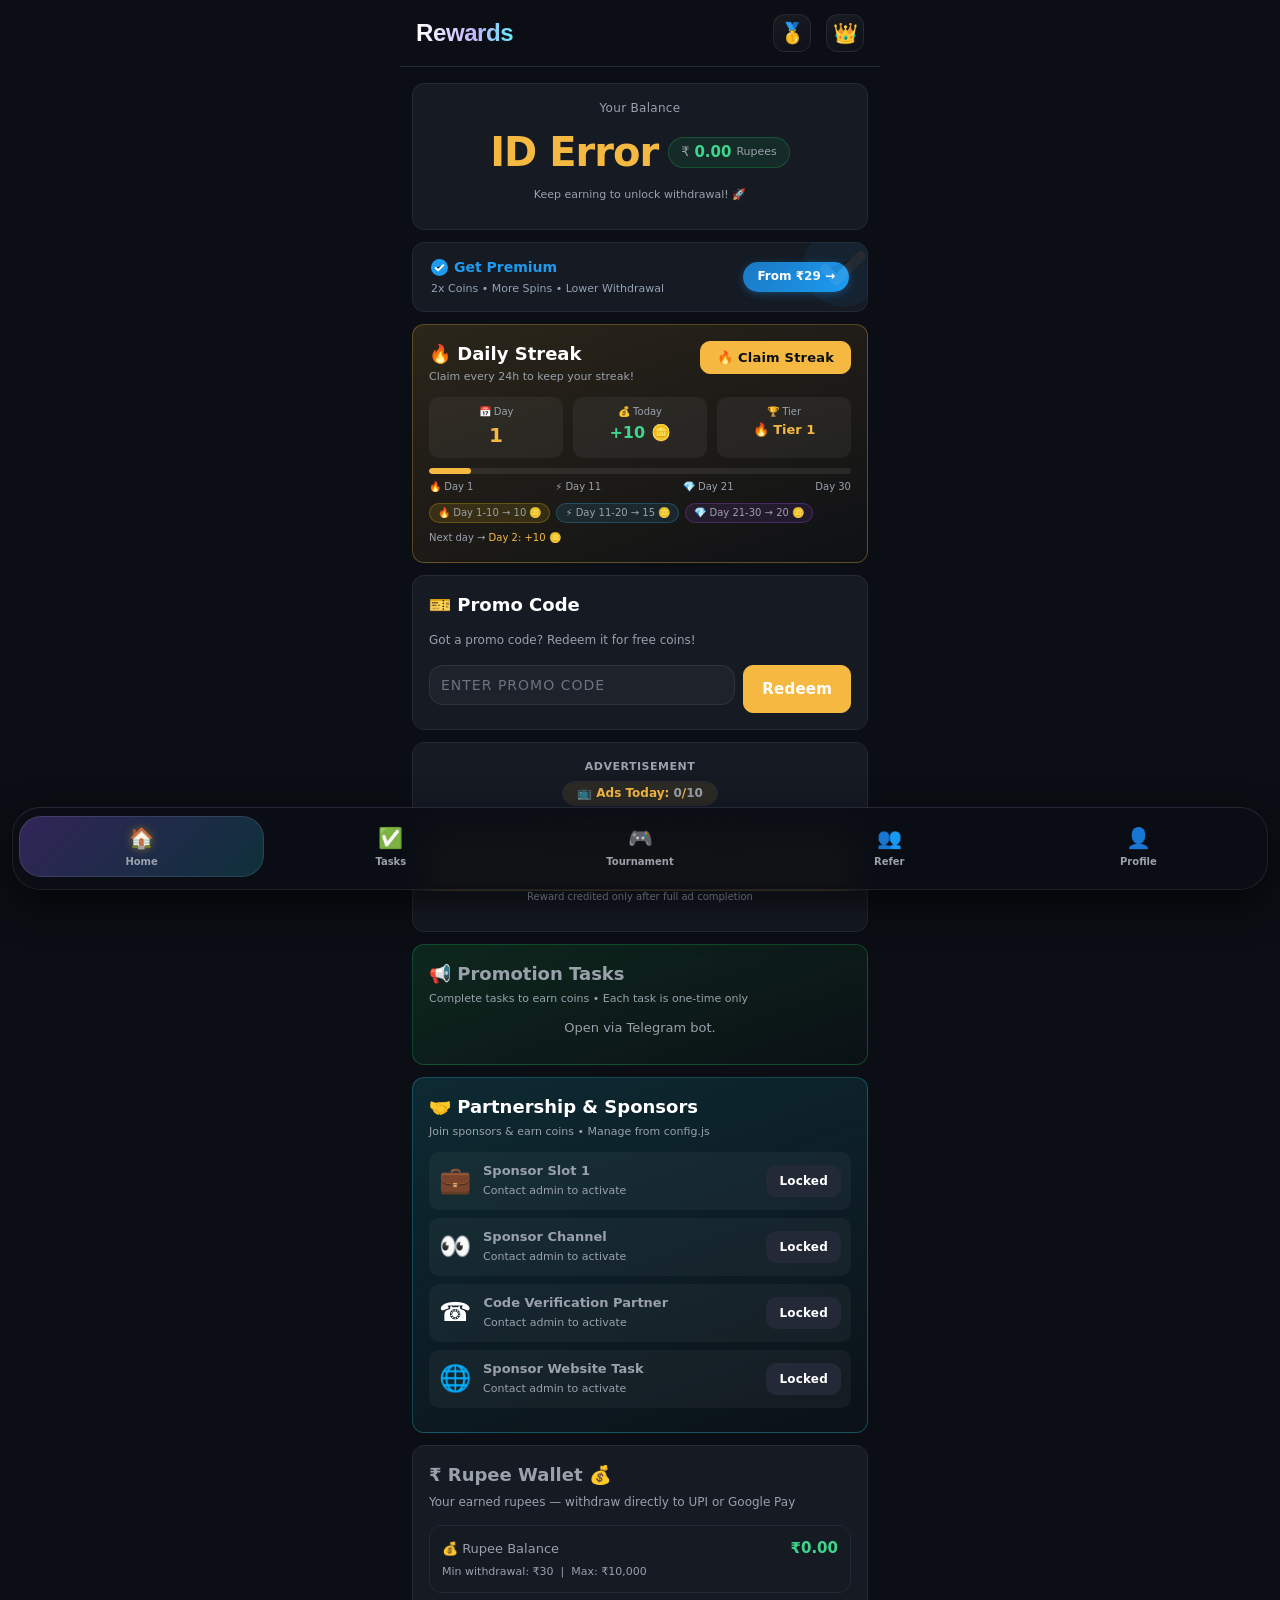
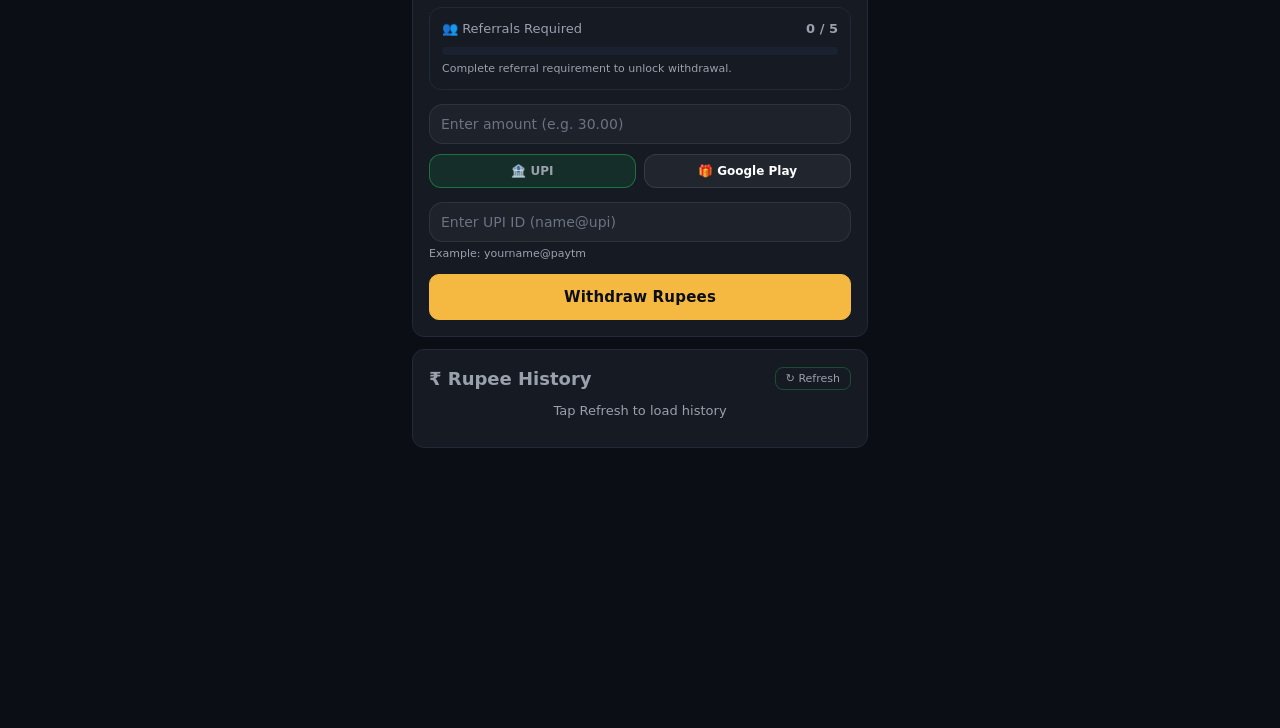
==== index.html @ 0562cbfc "Update script.js version to v10" ====
<!DOCTYPE html>
<html lang="en">
<head>
    <meta charset="UTF-8">
    <meta name="viewport" content="width=device-width, initial-scale=1.0">
    <title>Daksh Grand Earn</title>
    <script src="https://telegram.org/js/telegram-web-app.js"></script>
    <script src="https://sad.adsgram.ai/js/sad.min.js"></script>
    <script src="https://unpkg.com/lucide@0.468.0/dist/umd/lucide.min.js"></script>
    <link rel="stylesheet" href="style.css">
    <link rel="stylesheet" href="theme.css?v=1">
    <style>
        /* ═══════════════════════════════════════════════════════
           DESIGN SYSTEM — Glassmorphism + Unified Palette
           ═══════════════════════════════════════════════════════ */
        :root {
            --glass-bg:       rgba(255,255,255,0.025);
            --glass-border:   rgba(255,255,255,0.055);
            --glass-blur:     blur(14px);
            --card-radius:    16px;
            --card-shadow:    0 4px 24px rgba(0,0,0,0.6), inset 0 1px 0 rgba(255,255,255,0.04);
            --gold:           #d4a017;
            --text-primary:   #c9d1d9;
            --text-muted:     #6e7e96;
            --text-dim:       #3d4a5c;
        }

        /* ── Glass Card base — overrides all inline card styles ── */
        .card {
            background:              var(--glass-bg) !important;
            backdrop-filter:         var(--glass-blur) !important;
            -webkit-backdrop-filter: var(--glass-blur) !important;
            border:                  1px solid var(--glass-border) !important;
            border-radius:           var(--card-radius) !important;
            padding:                 16px 18px !important;
            margin-bottom:           10px;
            box-shadow:              var(--card-shadow) !important;
            position:                relative;
            overflow:                hidden;
        }
        /* Subtle shimmer top edge */
        .card::before {
            content: '';
            position: absolute; top: 0; left: 0; right: 0; height: 1px;
            background: linear-gradient(90deg, transparent, rgba(255,255,255,0.14), transparent);
            pointer-events: none;
        }

        /* ── Accent tint overrides (applied via class on individual cards) ── */
        .c-gold   { border-color: rgba(241,196,15,0.28) !important;  background: rgba(241,196,15,0.04)  !important; }
        .c-purple { border-color: rgba(168,85,247,0.28) !important;  background: rgba(168,85,247,0.04)  !important; }
        .c-amber  { border-color: rgba(245,158,11,0.28) !important;  background: rgba(245,158,11,0.04)  !important; }
        .c-red    { border-color: rgba(239,68,68,0.28)  !important;  background: rgba(239,68,68,0.04)   !important; }
        .c-blue   { border-color: rgba(56,189,248,0.28) !important;  background: rgba(56,189,248,0.04)  !important; }
        .c-green  { border-color: rgba(34,197,94,0.28)  !important;  background: rgba(34,197,94,0.04)   !important; }

        /* ── Balance hero card ── */
        .balance-card {
            background: linear-gradient(145deg, rgba(241,196,15,0.07), rgba(255,255,255,0.03)) !important;
            border-color: rgba(241,196,15,0.25) !important;
        }

        /* ── Section header card (Tasks Daily, Leaderboard, etc.) ── */
        .section-header-card {
            background: linear-gradient(135deg, rgba(255,255,255,0.06), rgba(255,255,255,0.02)) !important;
            border-color: rgba(255,255,255,0.12) !important;
            padding: 14px 18px !important;
        }

        /* ── Lock Animation ── */
        @keyframes lock-pulse {
            0%,100% { transform: scale(1) rotate(0deg);    }
            25%      { transform: scale(1.12) rotate(-8deg); }
            75%      { transform: scale(1.12) rotate(8deg);  }
        }
        .lock-overlay {
            position: absolute; inset: 0;
            display: flex; flex-direction: column;
            align-items: center; justify-content: center;
            background: rgba(5,10,20,0.88);
            backdrop-filter: blur(8px);
            border-radius: var(--card-radius);
            z-index: 10; pointer-events: all; cursor: default;
        }
        .lock-icon  { font-size: 28px; animation: lock-pulse 1.8s ease-in-out infinite; display: block; }
        .lock-label { font-size: 11px; color: #64748b; margin-top: 4px; font-weight: 600; letter-spacing: 0.5px; }

        /* ── Lottery Lock Overlay ── */
        .lottery-lock-overlay {
            position: absolute; inset: 0;
            display: flex; flex-direction: column;
            align-items: center; justify-content: center;
            background: rgba(5,10,20,0.88);
            backdrop-filter: blur(8px);
            border-radius: var(--card-radius);
            z-index: 10; pointer-events: all; cursor: default;
        }
        .lottery-lock-icon  { font-size: 36px; animation: lock-pulse 1.6s ease-in-out infinite; display: block; }
        .lottery-lock-label { font-size: 13px; color: #e8d5ff; margin-top: 8px; font-weight: 700; letter-spacing: 0.5px; }
        .lottery-lock-sub   { font-size: 11px; color: #94a3b8; margin-top: 3px; }

        /* ── Ad Counter Badge ── */
        .ad-counter-badge {
            display: inline-block;
            background: rgba(241,196,15,0.10);
            border: 1px solid rgba(241,196,15,0.30);
            border-radius: 20px; padding: 3px 14px;
            font-size: 12px; font-weight: 700; color: #f1c40f; margin-bottom: 8px;
        }

        /* ── Channel Claim Button ── */
        .ch-claim-btn { transition: background 0.3s, opacity 0.3s; }
        .ch-claim-btn:disabled { cursor: not-allowed; opacity: 0.85; }

        /* ── Partner / Promo Task Card ── */
        .partner-card {
            background: rgba(255,255,255,0.04);
            border: 1px solid rgba(168,85,247,0.20);
            border-radius: 14px; padding: 14px; margin-bottom: 8px;
            position: relative; overflow: hidden;
        }
        .promo-task-card {
            background: rgba(255,255,255,0.04);
            border: 1px solid rgba(34,197,94,0.18);
            border-radius: 14px; padding: 14px; margin-bottom: 8px; position: relative;
        }
        .promo-task-card.completed { border-color: rgba(51,65,85,0.4); opacity: 0.65; }
        .promo-task-card .promo-btn {
            background: linear-gradient(135deg, #22c55e, #16a34a);
            color: #fff; border: none; border-radius: 10px;
            padding: 8px 18px; font-size: 13px; font-weight: 700;
            cursor: pointer; width: 100%; margin-top: 8px;
        }
        .promo-task-card .promo-btn:disabled { background: #1e293b; cursor: not-allowed; opacity: 0.65; }

        /* ── Section Divider ── */
        .section-gap { height: 14px; }

        /* ── Social Icons ── */
        .social-icons-row { display: flex; justify-content: center; gap: 20px; margin-top: 18px; }
        .social-icon-link  { display: flex; flex-direction: column; align-items: center; gap: 6px; text-decoration: none; }
        .social-icon-circle {
            width: 48px; height: 48px; border-radius: 14px;
            display: flex; align-items: center; justify-content: center;
            transition: transform 0.2s, opacity 0.2s;
        }
        .social-icon-circle:active { transform: scale(0.92); opacity: 0.85; }
        .social-icon-label { font-size: 11px; color: #94a3b8; font-weight: 500; }

        /* Channel progress indicator */
        .channel-progress-label { font-size: 11px; color: #64748b; text-align: center; margin-bottom: 10px; }

        /* ── Spin Wheel ── */
        .spin-segment-row { display: flex; justify-content: center; gap: 6px; flex-wrap: wrap; margin: 10px 0 6px; }
        .spin-segment {
            background: rgba(241,196,15,0.08); border: 1px solid rgba(241,196,15,0.25);
            border-radius: 8px; padding: 4px 10px; font-size: 12px; color: #f1c40f; font-weight: 700;
        }
        .spin-segment.miss { color: #64748b; border-color: rgba(51,65,85,0.5); background: rgba(51,65,85,0.2); }
        @keyframes spinResultPop {
            from { opacity: 0; transform: scale(0.6) translateY(8px); }
            to   { opacity: 1; transform: scale(1) translateY(0); }
        }
        .spin-wheel-wrap   { display: flex; flex-direction: column; align-items: center; margin: 8px 0 10px; }
        .spin-pointer-wrap { position: relative; display: inline-block; }
        .spin-pointer {
            position: absolute; top: -4px; left: 50%; transform: translateX(-50%);
            width: 0; height: 0;
            border-left: 10px solid transparent; border-right: 10px solid transparent;
            border-top: 22px solid #f1c40f; z-index: 5;
            filter: drop-shadow(0 0 6px #f1c40f);
        }
        #spin-wheel-canvas { border-radius: 50%; display: block; }

        /* ── Mining ── */
        .mining-progress-bar-wrap { background: rgba(30,41,59,0.6); border-radius: 20px; height: 6px; overflow: hidden; margin-top: 6px; }
        .mining-progress-bar      { height: 100%; background: linear-gradient(90deg, #f59e0b, #f97316); border-radius: 20px; width: 0%; transition: width 0.5s; }
        @keyframes miningGlow {
            0%,100% { box-shadow: 0 0 0 0 rgba(245,158,11,0.0); }
            50%      { box-shadow: 0 0 14px 4px rgba(245,158,11,0.22); }
        }
        .mining-active-glow { animation: miningGlow 2s ease-in-out infinite; }

        /* ── Info strip inside game cards ── */
        .game-info-strip {
            display: flex; gap: 0; justify-content: center;
            background: rgba(255,255,255,0.04);
            border: 1px solid rgba(255,255,255,0.07);
            border-radius: 12px; padding: 9px 12px; margin-bottom: 10px;
        }
        .game-info-strip > div { text-align: center; flex: 1; }
        .game-info-strip .divider { width: 1px; background: rgba(255,255,255,0.08); margin: 0 2px; flex: none; }
        .game-info-strip .lbl { font-size: 10px; color: var(--text-dim); margin: 0; }
        .game-info-strip .val { font-size: 14px; font-weight: 700; color: var(--text-primary); margin: 0; }

        /* ── Withdraw inner boxes ── */
        .withdraw-inner {
            background: rgba(255,255,255,0.04);
            border: 1px solid rgba(255,255,255,0.08);
            border-radius: 12px; padding: 12px; margin-bottom: 10px;
        }

        /* ── Help notice accent boxes ── */
        .notice-green { background: rgba(34,197,94,0.07); border-left: 3px solid rgba(34,197,94,0.5); border-radius: 0 10px 10px 0; padding: 10px 14px; margin-bottom: 10px; }
        .notice-red   { background: rgba(239,68,68,0.08); border: 1px solid rgba(239,68,68,0.25); border-radius: 10px; padding: 12px 14px; }

        /* ══════════════════════════════════════════════════════
           TOURNAMENT HUB — Premium Esports Design
           ══════════════════════════════════════════════════════ */

        /* Modal overlay */
        #tournament-modal {
            display: none; position: fixed; inset: 0; z-index: 99000;
            background: rgba(0,0,0,0.92); backdrop-filter: blur(10px);
            overflow-y: auto; -webkit-overflow-scrolling: touch;
        }
        #tournament-modal.open { display: block; }

        /* Slide-in animation */
        @keyframes t-slide-in {
            from { opacity:0; transform: translateY(40px) scale(0.96); }
            to   { opacity:1; transform: translateY(0) scale(1); }
        }
        #tournament-hub-box {
            animation: t-slide-in 0.4s cubic-bezier(.17,.67,.35,1.2) both;
            background: linear-gradient(160deg, #0d1117 0%, #0f1923 50%, #0a0e1a 100%);
            border: 1px solid rgba(241,196,15,0.20);
            border-radius: 24px;
            margin: 16px;
            padding: 0;
            overflow: hidden;
            box-shadow: 0 0 60px rgba(241,196,15,0.12), 0 24px 64px rgba(0,0,0,0.8);
        }

        /* Header band */
        .t-header-band {
            background: linear-gradient(135deg, rgba(241,196,15,0.12), rgba(139,92,246,0.12));
            border-bottom: 1px solid rgba(241,196,15,0.15);
            padding: 18px 20px 14px;
            position: relative;
        }
        .t-close-btn {
            position: absolute; top: 14px; right: 16px;
            background: rgba(255,255,255,0.08); border: 1px solid rgba(255,255,255,0.12);
            border-radius: 50%; width: 32px; height: 32px;
            display: flex; align-items: center; justify-content: center;
            cursor: pointer; font-size: 16px; color: #94a3b8;
            transition: background 0.2s;
        }
        .t-close-btn:active { background: rgba(255,255,255,0.16); }

        /* Status badge */
        @keyframes live-pulse {
            0%,100% { box-shadow: 0 0 0 0 rgba(239,68,68,0.6); }
            50%      { box-shadow: 0 0 0 8px rgba(239,68,68,0); }
        }
        @keyframes reg-glow {
            0%,100% { box-shadow: 0 0 0 0 rgba(74,222,128,0.5); }
            50%      { box-shadow: 0 0 0 6px rgba(74,222,128,0); }
        }
        .t-status-badge {
            display: inline-flex; align-items: center; gap: 6px;
            padding: 4px 12px; border-radius: 20px;
            font-size: 11px; font-weight: 800; letter-spacing: 0.6px;
            text-transform: uppercase;
        }
        .t-status-badge.coming-soon    { background:rgba(148,163,184,0.12); color:#94a3b8; border:1px solid rgba(148,163,184,0.20); }
        .t-status-badge.reg-open       { background:rgba(74,222,128,0.12);  color:#4ade80; border:1px solid rgba(74,222,128,0.25); animation: reg-glow 1.8s ease infinite; }
        .t-status-badge.reg-closed     { background:rgba(251,146,60,0.12);  color:#fb923c; border:1px solid rgba(251,146,60,0.25); }
        .t-status-badge.match-live     { background:rgba(239,68,68,0.12);   color:#f87171; border:1px solid rgba(239,68,68,0.30); animation: live-pulse 1.4s ease infinite; }
        .t-status-badge.completed      { background:rgba(241,196,15,0.12);  color:#f1c40f; border:1px solid rgba(241,196,15,0.25); }

        /* Info stat tiles */
        .t-stats-grid {
            display: grid; grid-template-columns: repeat(3,1fr); gap: 8px;
            padding: 14px 16px;
        }
        .t-stat-tile {
            background: rgba(255,255,255,0.04);
            border: 1px solid rgba(255,255,255,0.08);
            border-radius: 12px; padding: 10px 6px; text-align: center;
        }
        .t-stat-tile .t-lbl { font-size: 9px; color: #64748b; text-transform: uppercase; letter-spacing: 0.5px; margin: 0; }
        .t-stat-tile .t-val { font-size: 16px; font-weight: 800; color: #e2e8f0; margin: 2px 0 0; }

        /* Prize cards */
        .t-prize-card {
            display: flex; align-items: center; gap: 12px;
            background: rgba(255,255,255,0.03);
            border: 1px solid rgba(255,255,255,0.07);
            border-radius: 14px; padding: 12px 14px; margin-bottom: 8px;
        }
        .t-prize-medal { font-size: 26px; flex-shrink: 0; }
        .t-prize-name  { font-size: 13px; font-weight: 700; color: #e2e8f0; margin: 0; }
        .t-prize-reward{ font-size: 11px; color: #94a3b8; margin: 2px 0 0; }

        /* Winners cards */
        .t-winner-card {
            display: flex; align-items: center; gap: 12px;
            border-radius: 14px; padding: 12px 14px; margin-bottom: 8px;
            position: relative; overflow: hidden;
        }
        .t-winner-card.rank-1 { background: linear-gradient(135deg,rgba(241,196,15,0.12),rgba(241,196,15,0.04)); border: 1px solid rgba(241,196,15,0.30); }
        .t-winner-card.rank-2 { background: linear-gradient(135deg,rgba(148,163,184,0.10),rgba(148,163,184,0.03)); border: 1px solid rgba(148,163,184,0.25); }
        .t-winner-card.rank-3 { background: linear-gradient(135deg,rgba(205,127,50,0.10),rgba(205,127,50,0.03)); border: 1px solid rgba(205,127,50,0.25); }

        /* Registration form */
        .t-input {
            width: 100%; box-sizing: border-box;
            background: rgba(255,255,255,0.05);
            border: 1px solid rgba(255,255,255,0.12);
            border-radius: 10px; padding: 11px 14px;
            color: #e2e8f0; font-size: 13px; outline: none;
            margin-bottom: 10px;
        }
        .t-input:focus { border-color: rgba(241,196,15,0.40); }
        .t-input::placeholder { color: #475569; }

        .t-reg-btn {
            width: 100%; padding: 13px;
            background: linear-gradient(135deg, #f1c40f, #e67e22);
            color: #000; font-weight: 800; font-size: 14px;
            border: none; border-radius: 12px; cursor: pointer;
            letter-spacing: 0.3px;
            transition: opacity 0.2s, transform 0.15s;
        }
        .t-reg-btn:active  { transform: scale(0.97); opacity: 0.9; }
        .t-reg-btn:disabled { background: #1e293b; color: #475569; cursor: not-allowed; }

        /* Already registered badge */
        .t-registered-badge {
            background: rgba(74,222,128,0.10); border: 1px solid rgba(74,222,128,0.25);
            border-radius: 12px; padding: 14px; text-align: center; margin-bottom: 10px;
        }

        /* Lock overlay for tournament states */
        .t-lock-overlay {
            display: flex; flex-direction: column;
            align-items: center; justify-content: center;
            padding: 40px 20px; text-align: center;
        }
        .t-lock-icon { font-size: 48px; animation: lock-pulse 1.8s ease-in-out infinite; display: block; margin-bottom: 12px; }
        .t-lock-title { font-size: 18px; font-weight: 800; color: #e2e8f0; margin: 0 0 6px; }
        .t-lock-sub   { font-size: 13px; color: #64748b; margin: 0; }

        /* Trophy icon pulse when tournament is live */
        @keyframes trophy-live-pulse {
            0%,100% { filter: drop-shadow(0 0 0px #f1c40f); }
            50%      { filter: drop-shadow(0 0 8px #f1c40f); }
        }
        #nav-leaderboard.has-active { animation: trophy-live-pulse 2s ease-in-out infinite; }

        /* Content padding area */
        .t-body { padding: 0 16px 20px; }

        /* Rounds progress row */
        .t-rounds-row {
            display: flex; gap: 6px; flex-wrap: wrap; margin-bottom: 12px;
        }
        .t-round-tile {
            flex: 1; min-width: 54px; text-align: center;
            padding: 6px 4px; border-radius: 10px;
            transition: transform 0.2s;
        }
        .t-round-tile.live   { background: rgba(239,68,68,0.12);  border: 1px solid rgba(239,68,68,0.40); }
        .t-round-tile.ended  { background: rgba(74,222,128,0.08); border: 1px solid rgba(74,222,128,0.25); }
        .t-round-tile.pending{ background: rgba(255,255,255,0.04);border: 1px solid rgba(255,255,255,0.08); }
        .t-round-tile p { margin: 0; }

        /* Team ID badge */
        .t-team-id-badge {
            display: flex; align-items: center; justify-content: space-between;
            margin-top: 8px; padding: 10px 14px;
            background: rgba(139,92,246,0.08); border: 1px solid rgba(139,92,246,0.25);
            border-radius: 12px;
        }

        /* ── Task section labels ── */
        .task-section-label {
            padding: 8px 4px 4px 4px;
        }
        .task-section-label .tsl-title { font-size: 12px; font-weight: 700; text-transform: uppercase; letter-spacing: 1px; margin: 0 0 2px 0; }
        .task-section-label .tsl-sub   { font-size: 11px; color: #64748b; margin: 0; }

        /* ── Privacy Policy Accordion ── */
        .policy-accordion-btn {
            width: 100%;
            display: flex;
            align-items: center;
            justify-content: space-between;
            background: none;
            border: none;
            cursor: pointer;
            padding: 0;
            text-align: left;
        }
        .policy-accordion-btn:active { opacity: 0.8; }
        .policy-chevron {
            font-size: 16px;
            color: #a78bfa;
            transition: transform 0.3s ease;
            flex-shrink: 0;
        }
        .policy-chevron.open { transform: rotate(180deg); }

        .policy-body {
            max-height: 0;
            overflow: hidden;
            transition: max-height 0.4s ease, opacity 0.3s ease;
            opacity: 0;
        }
        .policy-body.open {
            max-height: 2000px;
            opacity: 1;
        }
        .policy-section-title {
            font-size: 12px;
            font-weight: 800;
            color: #a78bfa;
            text-transform: uppercase;
            letter-spacing: 0.8px;
            margin: 14px 0 6px 0;
        }
        .policy-section-title:first-child { margin-top: 6px; }
        .policy-text {
            font-size: 12px;
            color: var(--text-muted);
            line-height: 1.7;
            margin: 0 0 4px 0;
        }
        .policy-bullet {
            font-size: 12px;
            color: var(--text-muted);
            line-height: 1.7;
            margin: 0 0 3px 0;
            padding-left: 4px;
        }
        .policy-divider {
            height: 1px;
            background: rgba(167,139,250,0.12);
            margin: 12px 0 0 0;
        }
        .policy-disclaimer-box {
            background: rgba(239,68,68,0.06);
            border: 1px solid rgba(239,68,68,0.18);
            border-radius: 10px;
            padding: 10px 12px;
            margin-top: 6px;
        }

        /* ── Leaderboard Items ── */
        .lb-item {
            display: flex;
            align-items: center;
            justify-content: space-between;
            padding: 10px 4px;
            border-bottom: 1px solid rgba(255,255,255,0.05);
        }
        .lb-item:last-child { border-bottom: none; }
        .lb-rank  { font-size: 18px; min-width: 36px; }
        .lb-user  { flex: 1; font-size: 13px; font-weight: 600; color: var(--text-primary); padding: 0 8px; }
        .lb-coins { font-size: 13px; font-weight: 700; color: var(--gold); white-space: nowrap; }

        /* ── Spinner / Loading text ── */
        .spinner {
            text-align: center;
            color: var(--text-muted);
            font-size: 13px;
            padding: 16px 0;
            margin: 0;
        }
    </style>
    <style id="professional-dark-theme">
        /*
         * Daksh Grand Earn — Unified Telegram Mini-App Theme
         * This layer intentionally wins over the legacy inline presentation styles
         * while preserving every existing id, event handler and API-driven state.
         */
        :root {
            --app-bg: #0B0E14;
            --card-bg: #151A23;
            --card-border: #232936;
            --gold: #F5B942;
            --green: #3DD68C;
            --locked: #6B7280;
            --text-primary: #FFFFFF;
            --text-body: #9AA1AC;
            --text-muted: #6B7280;
            --text-dim: #6B7280;
            --card-radius: 12px;
        }

        * { box-sizing: border-box; }
        html, body {
            background: var(--app-bg) !important;
            color: var(--text-primary) !important;
            font-family: Inter, -apple-system, BlinkMacSystemFont, "Segoe UI", sans-serif !important;
        }
        body {
            margin: 0 !important;
            padding: 0 12px 88px !important;
            font-size: 14px !important;
            line-height: 1.45 !important;
        }
        p, label, span { color: var(--text-body); }
        h1, h2, h3, h4, h5, h6,
        .card h1, .card h2, .card h3, .card h4, .card h5, .card h6 {
            color: var(--text-primary) !important;
        }
        h3 { font-size: 20px !important; font-weight: 600 !important; }
        h4 { font-size: 18px !important; font-weight: 600 !important; }

        /* Every surface uses one material, border and radius. */
        .card,
        .partner-card,
        .promo-task-card,
        .withdraw-inner,
        .section-header-card,
        .t-stat-tile,
        .t-prize-card,
        .t-winner-card,
        .task-item,
        .pf-stat-tile,
        .game-info-strip,
        #premium-buy-card,
        #pub-lb-box,
        #tournament-hub-box {
            background: var(--card-bg) !important;
            border: 1px solid var(--card-border) !important;
            border-radius: var(--card-radius) !important;
            box-shadow: none !important;
            backdrop-filter: none !important;
            -webkit-backdrop-filter: none !important;
        }
        .card {
            padding: 16px !important;
            margin: 0 0 12px !important;
            overflow: hidden !important;
        }
        .card::before { display: none !important; }
        .c-gold, .c-purple, .c-amber, .c-red, .c-blue, .c-green,
        .balance-card, .section-header-card,
        #rupee-withdraw-card, #premium-buy-card {
            background: var(--card-bg) !important;
            border-color: var(--card-border) !important;
        }
        .section-gap { height: 12px !important; }
        .tab-content { padding-top: 4px !important; }

        /* Header and bottom navigation */
        .header {
            background: var(--app-bg) !important;
            border-bottom: 1px solid var(--card-border) !important;
            margin: 0 -12px 12px !important;
            padding: 14px 16px !important;
        }
        .header h3 { margin: 0 !important; color: var(--text-primary) !important; }
        .bottom-nav {
            background: rgba(11,14,20,.97) !important;
            border-top: 1px solid var(--card-border) !important;
            backdrop-filter: blur(16px) !important;
            -webkit-backdrop-filter: blur(16px) !important;
            padding: 8px 4px 12px !important;
        }
        .nav-item {
            color: var(--text-muted) !important;
            border-radius: 10px !important;
            min-width: 54px;
            padding: 7px 10px !important;
        }
        .nav-item.active {
            color: var(--gold) !important;
            background: rgba(245,185,66,.10) !important;
        }

        /* Numbers and state colors */
        #balance, #profile-coins, #streak-day-num, #ref-stat-total,
        #ref-stat-active, #ref-stat-today, #ref-stat-lifetime {
            color: var(--gold) !important;
            background: none !important;
            -webkit-text-fill-color: var(--gold) !important;
        }
        #balance, #profile-coins { font-size: 40px !important; font-weight: 800 !important; }
        #rupee-balance, #rupee-wd-balance-text, #streak-reward-num,
        #ref-stat-active { color: var(--green) !important; }
        #premium-status-badge, #premium-status-badge *,
        #streak-tier-label, #streak-next-reward { color: var(--gold) !important; }

        /* Gold progress system */
        [id$="-progress-bar"], [id*="-progress-bar"],
        .mining-progress-bar, #ref-daily-bar, #ref-ms-bar,
        #profile-rank-bar {
            background: var(--gold) !important;
            box-shadow: none !important;
        }
        .mining-progress-bar-wrap,
        [id$="-progress-bar"]::before {
            background: #232936 !important;
        }
        .game-info-strip { padding: 12px !important; }
        .game-info-strip .divider { background: var(--card-border) !important; }

        /* Inputs and buttons */
        input, textarea, select, .t-input {
            background: #0B0E14 !important;
            color: var(--text-primary) !important;
            border: 1px solid var(--card-border) !important;
            border-radius: 10px !important;
            font-size: 14px !important;
        }
        input::placeholder, textarea::placeholder { color: var(--text-muted) !important; }
        input:focus, textarea:focus, select:focus, .t-input:focus {
            border-color: var(--gold) !important;
            outline: none !important;
        }
        button.btn, button.btn-sm, button.promo-btn, button.t-reg-btn,
        #ad-btn, #daily-btn, #spin-btn, #mining-watch-ad-btn, #mining-collect-btn,
        #bomb-box-ad-btn, #lottery-btn, #rupee-withdraw-btn, #allbonus-btn,
        #prem-pay-btn, #winner-close-btn {
            background: var(--gold) !important;
            color: var(--app-bg) !important;
            border: 1px solid var(--gold) !important;
            border-radius: 10px !important;
            box-shadow: none !important;
            font-weight: 700 !important;
        }
        button:disabled, button[disabled] {
            background: #232936 !important;
            border-color: #232936 !important;
            color: var(--locked) !important;
            opacity: 1 !important;
        }
        button[onclick*="copy"], button[onclick*="Copy"],
        button[onclick*="Refresh"], button[onclick*="refresh"],
        button[onclick*="clear"], button[onclick*="Clear"],
        #pub-lb-clear-btn, .t-close-btn {
            background: transparent !important;
            color: var(--gold) !important;
            border: 1px solid var(--gold) !important;
        }
        .t-close-btn {
            width: 32px !important;
            height: 32px !important;
            color: var(--text-body) !important;
            border-color: var(--card-border) !important;
        }
        .btn:active, .btn-sm:active, button:active { transform: scale(.98); }

        /* Locked features are compact dimmed cards with a gray pill, never a modal overlay. */
        /* BUG FIX #3: :has() isn't supported in every Telegram in-app WebView, so the
           dimming used to silently fail there and the card looked fully active.
           .locked-card is now toggled directly in JS as the reliable fallback,
           the :has() rule stays only as a belt-and-braces enhancement. */
        #lottery-card:has(.lottery-lock-overlay),
        #spin-card:has(.spin-lock-overlay),
        #mining-card:has(.mining-lock-overlay),
        #bomb-box-card:has(.tl-card-lock-bomb_box),
        #yt-tasks-section:has(.lock-overlay),
        .locked-card {
            opacity: .62 !important;
        }
        /* BUG FIX #1: belt-and-braces — even if a button's `disabled` attribute
           somehow gets missed, clicks inside a locked card never reach it. */
        .locked-card button, .locked-card .btn, .locked-card .btn-sm {
            pointer-events: none !important;
        }
        .lock-overlay, .lottery-lock-overlay, .spin-lock-overlay,
        .mining-lock-overlay, .tl-overlay {
            /* BUG FIX #4: was absolutely pinned to a corner (first bottom-right,
               then top-right) — every corner collides with something different
               on some card (CTA button, rate badge, etc). Now a normal in-flow
               line at the top of the card, so it can never overlap anything. */
            position: static !important;
            inset: auto !important;
            margin: 0 0 10px 0 !important;
            width: auto !important;
            height: auto !important;
            min-height: 0 !important;
            display: inline-flex !important;
            flex-direction: row !important;
            align-items: center !important;
            justify-content: center !important;
            gap: 5px !important;
            padding: 6px 10px !important;
            background: rgba(107,114,128,.16) !important;
            border: 1px solid #232936 !important;
            border-radius: 999px !important;
            backdrop-filter: none !important;
            -webkit-backdrop-filter: none !important;
            pointer-events: none !important;
        }
        .app-lock-pill {
            position: static !important;
            inset: auto !important;
            margin: 0 0 10px 0 !important;
            z-index: 20 !important;
            display: inline-flex !important;
            align-items: center !important;
            gap: 5px !important;
            width: auto !important;
            height: auto !important;
            min-height: 0 !important;
            padding: 6px 10px !important;
            background: rgba(107,114,128,.16) !important;
            border: 1px solid var(--card-border) !important;
            border-radius: 999px !important;
            color: var(--locked) !important;
            pointer-events: none !important;
            backdrop-filter: none !important;
        }
        .app-lock-pill .lock-label,
        .app-lock-pill .lottery-lock-label {
            display: inline !important;
            color: var(--locked) !important;
            font-size: 11px !important;
            margin: 0 !important;
            animation: none !important;
        }
        .app-lock-pill .lock-label::before,
        .app-lock-pill .lottery-lock-label::before { content: none !important; }
        .lock-icon, .lottery-lock-icon, .t-lock-icon,
        .lock-overlay span:first-child { font-size: 0 !important; animation: none !important; }
        .lock-label, .lottery-lock-label, .lottery-lock-sub,
        .lock-overlay span:not(:first-child),
        .tl-overlay p { color: var(--locked) !important; font-size: 11px !important; margin: 0 !important; }
        .lock-label::before, .lottery-lock-label::before,
        .tl-overlay p:first-of-type::before {
            content: "Locked";
        }
        .lock-label, .lottery-lock-label { font-size: 0 !important; }
        .lottery-lock-sub, .tl-overlay p:not(:first-of-type),
        .tl-overlay button { display: none !important; }
        .tl-overlay p { font-size: 0 !important; }
        .tl-overlay p:first-of-type::before {
            content: "Locked";
            font-size: 11px;
            color: var(--locked);
        }

        /* Tournament modal uses the same card language as every other screen. */
        #tournament-modal, #pub-lb-modal { background: rgba(11,14,20,.92) !important; }
        #tournament-hub-box, #pub-lb-box {
            margin: 12px !important;
            overflow: hidden !important;
        }
        .t-header-band,
        #pub-lb-box > div:first-child {
            background: var(--card-bg) !important;
            border-bottom: 1px solid var(--card-border) !important;
        }
        .t-body { padding: 12px 16px 20px !important; }
        .t-status-badge, .ad-counter-badge, #spin-count-badge,
        #mining-rate-badge, .pf-rank-pill {
            background: rgba(245,185,66,.10) !important;
            color: var(--gold) !important;
            border: 1px solid var(--card-border) !important;
        }
        .t-status-badge.coming-soon, .t-status-badge.reg-closed,
        .t-status-badge.match-live, .t-status-badge.completed,
        .t-status-badge.reg-open {
            background: rgba(107,114,128,.14) !important;
            color: var(--text-body) !important;
            border-color: var(--card-border) !important;
            animation: none !important;
        }
        .t-reg-btn { width: 100% !important; }
        .t-winner-card.rank-1, .t-winner-card.rank-2, .t-winner-card.rank-3 {
            background: var(--card-bg) !important;
            border-color: var(--card-border) !important;
        }

        /* Prevent old inline accent colors from creating a multi-color UI. */
        .card h1, .card h2, .card h3, .card h4, .card h5, .card h6 {
            color: var(--text-primary) !important;
        }
        .card p, .card label, .card span, .card small,
        .task-section-label .tsl-title, .task-section-label .tsl-sub {
            color: var(--text-body) !important;
        }
        .card button, .card button * { color: inherit !important; }
        .card [style*="color:#4ade80"],
        .card [style*="color:#22c55e"],
        .card [style*="color:#2ecc71"],
        .card [style*="color:#16a34a"],
        .card [style*="color: #4ade80"],
        .card [style*="color: #22c55e"] {
            color: var(--text-body) !important;
        }
        #streak-reward-num, #rupee-balance, #rupee-wd-balance-text,
        #ref-stat-active, [id*="reward-num"], [id*="reward-coins"],
        [id*="earnings"], [id*="commission"] {
            color: var(--green) !important;
        }
        #balance, #profile-coins, #streak-day-num, #streak-tier-label,
        #ref-stat-total, #ref-stat-today, #ref-stat-lifetime,
        #display-link, #ref-ms-text, #lottery-prize {
            color: var(--gold) !important;
        }

        /* Icon system */
        .lucide-app-icon, [data-lucide] {
            width: 18px !important;
            height: 18px !important;
            stroke-width: 2 !important;
            vertical-align: -4px !important;
            flex: 0 0 auto;
        }
        .nav-item [data-lucide] { width: 19px !important; height: 19px !important; }
        .gold-icon, [data-icon-state="gold"] { color: var(--gold) !important; stroke: var(--gold) !important; }
        .muted-icon, [data-icon-state="muted"] { color: var(--locked) !important; stroke: var(--locked) !important; }

        @media (min-width: 520px) {
            body { max-width: 480px; margin: 0 auto !important; }
        }
    </style>
</head>
<body>

    <div class="header" style="display:flex; justify-content:space-between; align-items:center; padding:12px 20px;">
        <h3 id="tab-title">Rewards</h3>
        <div style="display:flex; gap:15px; align-items:center;">
            <div onclick="switchTab('leaderboard', null)" id="top-earners-btn" style="cursor:pointer; font-size:20px; position:relative;" title="Top Earners Ranking">
                🥇
            </div>
            <div onclick="openPublicLeaderboard()" id="lb-crown-btn" style="cursor:pointer; font-size:20px;" title="Tournament Leaderboard">👑</div>
        </div>
    </div>

    <!-- ═══════════════════════════════════════════
         TOURNAMENT HUB MODAL
         ═══════════════════════════════════════════ -->
    <div id="tournament-modal">
        <div id="tournament-hub-box">

            <!-- ── Header Band ── -->
            <div class="t-header-band">
                <div style="display:flex; align-items:center; gap:10px; margin-bottom:8px;">
                    <span style="font-size:26px;">🏆</span>
                    <div>
                        <h3 style="color:#f1c40f; margin:0; font-size:17px; font-weight:800; letter-spacing:0.3px;">Tournament Hub</h3>
                        <p style="font-size:11px; color:#64748b; margin:0;">Free Fire Esports Arena</p>
                    </div>
                </div>
                <div id="t-status-badge-wrap"></div>
                <div class="t-close-btn" onclick="closeTournamentHub()">✕</div>
            </div>

            <!-- ── Dynamic Content ── -->
            <div id="tournament-content">
                <div style="padding:40px; text-align:center;">
                    <div style="font-size:28px; margin-bottom:8px;">⏳</div>
                    <p style="color:#64748b; font-size:13px;">Loading tournament...</p>
                </div>
            </div>

        </div>
    </div>

    <!-- ═══════════════════════════════════════════
         PUBLIC TOURNAMENT LEADERBOARD MODAL
         ═══════════════════════════════════════════ -->
    <div id="pub-lb-modal" style="display:none; position:fixed; inset:0; z-index:10000; background:rgba(0,0,0,0.78); backdrop-filter:blur(4px); overflow-y:auto; -webkit-overflow-scrolling:touch;">
        <div id="pub-lb-box" style="background:linear-gradient(180deg,#0f1523 0%,#0a0e1a 100%); border:1px solid rgba(139,92,246,0.18); border-radius:20px 20px 0 0; min-height:88vh; margin-top:6vh; padding-bottom:40px; position:relative; max-width:480px; margin-left:auto; margin-right:auto; box-shadow:0 0 60px rgba(139,92,246,0.10);">

            <!-- Header Band -->
            <div style="background:linear-gradient(135deg,rgba(139,92,246,0.15),rgba(241,196,15,0.08)); border-bottom:1px solid rgba(139,92,246,0.18); padding:18px 20px 14px; position:relative; border-radius:20px 20px 0 0;">
                <div style="display:flex; align-items:center; gap:10px; margin-bottom:2px;">
                    <span style="font-size:26px;">👑</span>
                    <div>
                        <h3 style="color:#a78bfa; margin:0; font-size:17px; font-weight:800; letter-spacing:0.3px;">Tournament Leaderboard</h3>
                        <p style="font-size:11px; color:#64748b; margin:0;">Enter Tournament ID &amp; Team ID to view</p>
                    </div>
                </div>
                <div onclick="closePublicLeaderboard()" class="t-close-btn">✕</div>
            </div>

            <!-- Content -->
            <div style="padding:16px;">
                <!-- Search form (hidden after results load) -->
                <div id="pub-lb-inputs" style="margin-bottom:14px;">
                    <input type="text" id="pub-lb-tid"
                        class="t-input"
                        placeholder="Enter Tournament ID (e.g. FF25-A8KQ)"
                        autocomplete="off"
                        autocapitalize="characters"
                        style="margin-bottom:10px;" />
                    <input type="text" id="pub-lb-teamid"
                        class="t-input"
                        placeholder="Enter Team ID (e.g. T001)"
                        autocomplete="off"
                        autocapitalize="characters"
                        style="margin-bottom:12px;" />
                    <button onclick="viewPublicLeaderboard()" id="pub-lb-view-btn"
                        class="t-reg-btn"
                        style="background:linear-gradient(135deg,#a78bfa,#7c3aed);">
                        👑 View Leaderboard
                    </button>
                </div>
                <!-- Clear Search button (shown after results load) -->
                <button id="pub-lb-clear-btn"
                    onclick="clearPublicLeaderboardSearch()"
                    style="display:none; align-items:center; justify-content:center; gap:7px;
                           width:100%; padding:9px 0; margin-bottom:12px;
                           background:rgba(255,255,255,0.05); border:1px solid rgba(255,255,255,0.12);
                           border-radius:10px; color:#94a3b8; font-size:12px; font-weight:700;
                           cursor:pointer; letter-spacing:0.3px;">
                    🔍 Clear Search &amp; Search Another
                </button>
                <!-- Results -->
                <div id="pub-lb-result"></div>
            </div>
        </div>
    </div>

    <!-- ===================== REWARDS TAB ===================== -->
    <div id="rewards" class="tab-content active-tab">

        <!-- Balance -->
        <div class="card balance-card" style="text-align:center;">
            <div id="premium-status-badge" style="display:none; margin-bottom:8px; text-align:center;"></div>
            <p style="font-size:12px; color:var(--text-muted); margin-bottom:6px; letter-spacing:0.3px;">Your Balance</p>
            <div style="display:flex;align-items:center;justify-content:center;gap:10px;flex-wrap:nowrap;">
                <h1 id="balance" style="font-size:42px; color:var(--gold); font-weight:800; letter-spacing:-1px; margin:0;white-space:nowrap;">0 🪙</h1>
                <div style="display:inline-flex;align-items:center;gap:5px;background:rgba(34,197,94,0.10);border:1px solid rgba(34,197,94,0.25);border-radius:20px;padding:4px 12px;flex-shrink:0;">
                    <span style="font-size:13px;color:#4ade80;">₹</span>
                    <span id="rupee-balance" style="font-size:15px;font-weight:800;color:#4ade80;">0.00</span>
                    <span style="font-size:11px;color:#64748b;">Rupees</span>
                </div>
            </div>
            <p style="font-size:11px; color:var(--text-dim); margin-top:6px;">Keep earning to unlock withdrawal! 🚀</p>
        </div>

        <!-- Premium Buy Card -->
        <div id="premium-buy-card" onclick="handlePremiumCardClick()" style="
            background: linear-gradient(135deg, #1a1a2e 0%, #16213e 50%, #0f3460 100%);
            border: 1px solid rgba(241,196,15,0.35);
            border-radius: 16px;
            padding: 14px 18px;
            margin: 0 0 12px 0;
            cursor: pointer;
            display: flex;
            align-items: center;
            justify-content: space-between;
            gap: 12px;
            box-shadow: 0 4px 20px rgba(241,196,15,0.08);
            position: relative;
            overflow: hidden;
        ">
            <div style="position:absolute;top:-16px;right:-16px;opacity:0.07;pointer-events:none;">
                <svg width="80" height="80" viewBox="0 0 18 18" xmlns="http://www.w3.org/2000/svg">
                    <circle cx="9" cy="9" r="9" fill="#1D9BF0"/>
                    <path d="M5 9.5L7.5 12L13 6.5" stroke="white" stroke-width="2.2" stroke-linecap="round" stroke-linejoin="round"/>
                </svg>
            </div>
            <div style="flex:1;">
                <div style="display:flex;align-items:center;gap:6px;margin-bottom:3px;">
                    <svg width="17" height="17" viewBox="0 0 18 18" xmlns="http://www.w3.org/2000/svg" style="flex-shrink:0;">
                        <circle cx="9" cy="9" r="9" fill="#1D9BF0"/>
                        <path d="M5 9.5L7.5 12L13 6.5" stroke="white" stroke-width="2.2" stroke-linecap="round" stroke-linejoin="round"/>
                    </svg>
                    <p style="font-size:14px;font-weight:800;color:#1D9BF0;margin:0;" id="prem-card-title">Get Premium</p>
                </div>
                <p style="font-size:11px;color:#94a3b8;margin:0;" id="prem-card-sub">2x Coins • More Spins • Lower Withdrawal</p>
            </div>
            <div style="background:linear-gradient(135deg,#1a78c2,#1D9BF0);border-radius:20px;padding:6px 14px;white-space:nowrap;box-shadow:0 2px 8px rgba(29,155,240,0.35);">
                <p style="font-size:12px;font-weight:800;color:#fff;margin:0;" id="prem-card-btn-label">From ₹29 →</p>
            </div>
        </div>

        <!-- Daily Streak Bonus -->
        <div class="card c-gold" style="padding:16px;">
            <div style="display:flex; justify-content:space-between; align-items:flex-start; margin-bottom:12px;">
                <div>
                    <h4 style="margin-bottom:2px; color:var(--text-primary);">🔥 Daily Streak</h4>
                    <p style="font-size:11px; color:var(--text-muted); margin:0;">Claim every 24h to keep your streak!</p>
                </div>
                <button class="btn" id="daily-btn" onclick="claimDaily()" style="width:auto; padding:8px 16px; font-size:13px;">🔥 Claim Streak</button>
            </div>

            <!-- Streak Stats Row -->
            <div style="display:flex; gap:10px; margin-bottom:10px;">
                <div style="flex:1; background:rgba(255,255,255,0.05); border-radius:10px; padding:8px 10px; text-align:center;">
                    <p style="font-size:10px; color:var(--text-dim); margin:0 0 2px;">📅 Day</p>
                    <p style="font-size:20px; font-weight:800; color:var(--gold); margin:0;" id="streak-day-num">1</p>
                </div>
                <div style="flex:1; background:rgba(255,255,255,0.05); border-radius:10px; padding:8px 10px; text-align:center;">
                    <p style="font-size:10px; color:var(--text-dim); margin:0 0 2px;">💰 Today</p>
                    <p style="font-size:16px; font-weight:800; color:#4ade80; margin:0;" id="streak-reward-num">+10 🪙</p>
                </div>
                <div style="flex:1; background:rgba(255,255,255,0.05); border-radius:10px; padding:8px 10px; text-align:center;">
                    <p style="font-size:10px; color:var(--text-dim); margin:0 0 2px;">🏆 Tier</p>
                    <p style="font-size:13px; font-weight:800; margin:0;" id="streak-tier-label">🔥 Tier 1</p>
                </div>
            </div>

            <!-- Progress Bar -->
            <div style="background:rgba(255,255,255,0.08); border-radius:20px; height:6px; overflow:hidden; margin-bottom:6px;">
                <div id="streak-progress-bar" style="height:100%; width:10%; background:#f1c40f; border-radius:20px; transition:width 0.5s;"></div>
            </div>
            <div style="display:flex; justify-content:space-between; font-size:10px; color:var(--text-dim); margin-bottom:8px;">
                <span>🔥 Day 1</span>
                <span>⚡ Day 11</span>
                <span>💎 Day 21</span>
                <span>Day 30</span>
            </div>

            <!-- Tier Info -->
            <div style="display:flex; gap:6px; flex-wrap:wrap; margin-bottom:8px;">
                <span style="font-size:10px; background:rgba(241,196,15,0.12); border:1px solid rgba(241,196,15,0.25); border-radius:20px; padding:2px 8px; color:#f1c40f;">🔥 Day 1-10 → 10 🪙</span>
                <span style="font-size:10px; background:rgba(56,189,248,0.10); border:1px solid rgba(56,189,248,0.25); border-radius:20px; padding:2px 8px; color:#38bdf8;">⚡ Day 11-20 → 15 🪙</span>
                <span style="font-size:10px; background:rgba(168,85,247,0.10); border:1px solid rgba(168,85,247,0.25); border-radius:20px; padding:2px 8px; color:#a855f7;">💎 Day 21-30 → 20 🪙</span>
            </div>

            <!-- Countdown + Next reward -->
            <div style="display:flex; justify-content:space-between; align-items:center; flex-wrap:wrap; gap:4px;">
                <p id="daily-timer" style="font-size:11px; color:var(--gold); font-weight:700; margin:0; display:none;">
                    ⏰ Next: <span id="daily-countdown">--:--:--</span>
                </p>
                <p style="font-size:10px; color:var(--text-dim); margin:0;">
                    Next day → <span id="streak-next-reward" style="color:var(--text-muted);">Day 2: +10 🪙</span>
                </p>
            </div>
        </div>

        <!-- Lottery -->
        <div class="card c-purple" id="lottery-card" style="display:none; position:relative; overflow:hidden;">
            <div style="display:flex; justify-content:space-between; align-items:flex-start; gap:10px;">
                <div style="flex:1;">
                    <h4 style="margin-bottom:4px; color:#d8b4fe;">🎰 Daily Lottery</h4>
                    <p style="font-size:12px; color:var(--text-muted); margin-bottom:8px;">
                        Buy a ticket. Win the jackpot at end of day!
                    </p>
                    <div style="display:flex; gap:14px; flex-wrap:wrap; margin-bottom:6px;">
                        <div>
                            <p style="font-size:10px; color:var(--text-dim); margin:0;">🎫 Ticket</p>
                            <p style="font-size:16px; font-weight:700; margin:0; color:var(--text-primary);">
                                <span id="lottery-ticket-price">--</span> 🪙
                            </p>
                        </div>
                        <div>
                            <p style="font-size:10px; color:var(--text-dim); margin:0;">🏆 Prize</p>
                            <p style="font-size:16px; font-weight:700; margin:0; color:var(--gold);">
                                <span id="lottery-prize">--</span> 🪙
                            </p>
                        </div>
                        <div>
                            <p style="font-size:10px; color:var(--text-dim); margin:0;">👥 Players</p>
                            <p style="font-size:16px; font-weight:700; margin:0; color:var(--text-primary);">
                                <span id="lottery-players">0</span>
                            </p>
                        </div>
                    </div>
                    <p id="lottery-last-winner" style="font-size:10px; color:var(--text-dim); margin-top:6px; display:none;"></p>
                </div>
            </div>
            <button
                class="btn"
                id="lottery-btn"
                onclick="buyLotteryTicket()"
                style="background:#ffd700; color:#1a1a1a; font-weight:700; margin-top:10px;">
                🎫 Buy Ticket
            </button>
        </div>

        <!-- Promo Code -->
        <div class="card" style="display:flex; flex-direction:column; gap:10px;">
            <h4 style="margin-bottom:4px; color:var(--text-primary);">🎫 Promo Code</h4>
            <p style="font-size:12px; color:var(--text-muted); margin-bottom:6px;">Got a promo code? Redeem it for free coins!</p>
            <div style="display:flex; gap:8px;">
                <input
                    type="text"
                    id="promo-input"
                    placeholder="Enter promo code"
                    style="flex:1; text-transform:uppercase; letter-spacing:1px;"
                    maxlength="30"
                >
                <button
                    id="promo-btn"
                    class="btn"
                    onclick="redeemPromo()"
                    style="width:auto; padding:10px 18px; background:linear-gradient(135deg,#a855f7,#7c3aed); color:#fff; font-weight:700;"
                >
                    Redeem
                </button>
            </div>
        </div>

        <!-- Watch Ad -->
        <div class="card" style="text-align:center;">
            <p style="font-size:11px; color:var(--text-dim); margin-bottom:6px; letter-spacing:0.5px; text-transform:uppercase; font-weight:600;">Advertisement</p>
            <div class="ad-counter-badge">📺 Ads Today: <span id="ad-counter">0</span>/<span id="ad-max">10</span></div>
            <p style="font-size:11px; color:var(--text-muted); margin-bottom:8px;">Earn <b style="color:var(--gold);">+5 coins</b> per ad • Max 10 ads/day</p>
            <div id="adsgram-container">
                <button class="btn" id="ad-btn" style="background:linear-gradient(135deg,#f1c40f,#f39c12); color:#000; font-weight:700;" onclick="showAd()">
                    📺 Watch Ad & Earn 5 Coins
                </button>
            </div>
            <p style="font-size:10px; color:#475569; margin-top:6px;">Reward credited only after full ad completion</p>
        </div>

        <!-- Promotion Tasks Section -->
        <div class="card c-green">
            <h4 style="color:#4ade80; margin-bottom:4px;">📢 Promotion Tasks</h4>
            <p style="font-size:11px; color:var(--text-dim); margin-bottom:12px;">Complete tasks to earn coins • Each task is one-time only</p>
            <div id="promo-tasks-list">
                <p style="color:#475569; text-align:center; font-size:13px;">Loading tasks...</p>
            </div>
        </div>

        <!-- Partnership & Sponsors -->
        <div class="card c-blue">
            <h4 style="color:#7dd3fc; margin-bottom:4px;">🤝 Partnership & Sponsors</h4>
            <p style="font-size:11px; color:var(--text-dim); margin-bottom:12px;">Join sponsors & earn coins • Manage from config.js</p>
            <div id="sponsor-slots-container">
                <p style="color:#475569; text-align:center; font-size:13px;">Loading...</p>
            </div>
        </div>


        <!-- ₹ Rupees Withdrawal Card -->
        <div class="card" id="rupee-withdraw-card" style="position:relative;overflow:hidden;background:linear-gradient(135deg,#0a1f0a,#0d2b0d);border:1px solid rgba(34,197,94,0.3);">
            <h4 style="margin-bottom:6px;color:#4ade80;">₹ Rupee Wallet 💰</h4>
            <p style="font-size:12px;color:#64748b;margin-bottom:14px;">Your earned rupees — withdraw directly to UPI or Google Pay</p>

            <!-- Balance row -->
            <div class="withdraw-inner" style="margin-bottom:14px;">
                <div style="display:flex;justify-content:space-between;align-items:center;margin-bottom:4px;">
                    <span style="font-size:13px;color:var(--text-muted);">💰 Rupee Balance</span>
                    <span id="rupee-wd-balance-text" style="font-size:15px;font-weight:800;color:#4ade80;">₹0.00</span>
                </div>
            <p style="font-size:11px;color:#475569;margin:0;">Min withdrawal: ₹30 &nbsp;|&nbsp; Max: ₹10,000</p>
            </div>

            <!-- Referral Requirement Progress Card -->
            <div id="rupee-ref-requirement-box" class="withdraw-inner" style="margin-bottom:14px;border:1px solid rgba(239,68,68,0.4);border-radius:12px;padding:12px;">
                <div style="display:flex;justify-content:space-between;align-items:center;margin-bottom:8px;">
                    <span style="font-size:13px;color:var(--text-muted);">👥 Referrals Required</span>
                    <span style="font-size:13px;font-weight:700;" id="rupee-ref-progress-text">0 / 5</span>
                </div>
                <div style="background:rgba(30,41,59,0.6);border-radius:20px;height:8px;overflow:hidden;margin-bottom:6px;">
                    <div id="rupee-ref-progress-bar" style="height:100%;background:linear-gradient(90deg,#ef4444,#b91c1c);border-radius:20px;width:0%;transition:width 0.5s;"></div>
                </div>
                <p id="rupee-ref-hint" style="font-size:11px;color:#ef4444;margin:0;">Complete referral requirement to unlock withdrawal.</p>
            </div>

            <input type="text" id="rupee-withdraw-amount" placeholder="Enter amount (e.g. 30.00)"
                style="margin-bottom:10px;" oninput="this.value=this.value.replace(/[^0-9.]/g,'')">

            <div style="display:flex;gap:8px;margin-bottom:14px;">
                <button id="rupee-method-btn-upi" onclick="selectRupeeMethod('upi')"
                    style="flex:1;padding:9px 4px;border-radius:12px;border:1px solid rgba(34,197,94,0.45);
                           background:rgba(34,197,94,0.12);color:#4ade80;font-size:12px;font-weight:700;cursor:pointer;">
                    🏦 UPI
                </button>
                <button id="rupee-method-btn-google" onclick="selectRupeeMethod('google')"
                    style="flex:1;padding:9px 4px;border-radius:12px;border:1px solid rgba(255,255,255,0.10);
                           background:rgba(255,255,255,0.05);color:var(--text-muted);font-size:12px;font-weight:700;cursor:pointer;">
                    🎁 Google Play
                </button>
            </div>

            <div id="rupee-input-upi">
                <input type="text" id="rupee-upi-id" placeholder="Enter UPI ID (name@upi)" style="margin-bottom:4px;">
                <p style="font-size:11px;color:var(--text-dim);margin-bottom:12px;">Example: yourname@paytm</p>
            </div>
            <div id="rupee-input-google" style="display:none;">
                <div class="withdraw-inner" style="text-align:center;margin-bottom:12px;">
                    <div style="font-size:22px;margin-bottom:6px;">🎁</div>
                    <p style="font-size:13px;color:var(--text-primary);margin:0 0 4px 0;font-weight:600;">Google Play Gift Card</p>
                    <p style="font-size:11px;color:var(--text-muted);margin:0;">Code sent via Telegram after approval.</p>
                </div>
            </div>

            <button id="rupee-withdraw-btn" class="btn" style="background:linear-gradient(135deg,#16a34a,#15803d);font-weight:700;opacity:0.45;cursor:not-allowed;" onclick="requestRupeeWithdraw()" disabled>Withdraw Rupees</button>
        </div>

        <!-- ₹ Rupee Withdrawal History -->
        <div class="card" style="margin-top:10px;background:rgba(34,197,94,0.04);border:1px solid rgba(34,197,94,0.12);">
            <div style="display:flex;justify-content:space-between;align-items:center;margin-bottom:10px;">
                <h4 style="color:#4ade80;margin:0;">₹ Rupee History</h4>
                <button onclick="loadRupeeHistory()" style="background:none;border:1px solid rgba(34,197,94,0.3);color:#4ade80;padding:4px 10px;border-radius:8px;font-size:11px;cursor:pointer;">↻ Refresh</button>
            </div>
            <div id="rupee-history-list"><p style="color:#64748b;font-size:13px;text-align:center;">Tap Refresh to load history</p></div>
        </div>

    </div>

    <!-- ===================== TASKS TAB ===================== -->
    <div id="tasks" class="tab-content" style="display:none;">

        <div class="card section-header-card" style="text-align:center;">
            <h4 style="color:var(--gold); letter-spacing:0.3px;">Daily Tasks 🌟</h4>
            <p style="color:var(--text-muted); font-size:13px; margin-top:2px;">Tasks reset every day. Complete and earn!</p>
        </div>

        <!-- 💎 VIP TASKS SECTION (Premium only) -->
        <div id="vip-tasks-section" style="display:none;">
            <div class="task-section-label">
                <p class="tsl-title" style="background:linear-gradient(135deg,#1a78c2,#1D9BF0);-webkit-background-clip:text;-webkit-text-fill-color:transparent;">💎 VIP Exclusive Tasks</p>
                <p class="tsl-sub" style="color:#1D9BF0;">Premium members only • Higher rewards</p>
            </div>
            <div id="vip-tasks-list"></div>
        </div>

        <!-- ══════════════════════════════════════════════════ -->
        <!-- 🎡 SPIN WHEEL CARD                                 -->
        <!-- ══════════════════════════════════════════════════ -->
        <div class="card c-purple" id="spin-card" style="position:relative; overflow:hidden;">

            <div style="display:flex; justify-content:space-between; align-items:center; margin-bottom:4px;">
                <h4 style="color:#c4b5fd; margin:0;">🎡 Spin Wheel</h4>
                <span id="spin-count-badge"
                      style="font-size:11px; background:rgba(168,85,247,0.12);
                             border:1px solid rgba(168,85,247,0.30); border-radius:20px;
                             padding:2px 10px; color:#c4b5fd; white-space:nowrap;">
                    0/5 used
                </span>
            </div>

            <p style="font-size:12px; color:var(--text-muted); margin-bottom:4px;">
                Watch 1 ad per spin • 5 spins/day • Win up to <b style="color:var(--gold);">100 coins!</b>
            </p>

            <div class="spin-wheel-wrap">
                <div class="spin-pointer-wrap">
                    <div class="spin-pointer"></div>
                    <canvas id="spin-wheel-canvas" width="220" height="220"></canvas>
                </div>
            </div>

            <div id="spin-result"
                 style="display:none; text-align:center; font-size:20px; font-weight:800;
                        margin: 4px 0 8px; padding:10px; border-radius:12px;
                        background:rgba(255,255,255,0.07); letter-spacing:0.5px;">
            </div>

            <button id="spin-btn" class="btn" onclick="doSpin()"
                style="background:linear-gradient(135deg,#f1c40f,#f39c12);
                       color:#000; font-weight:700; margin-top:4px;">
                🎡 Watch Ad &amp; Spin (5 left)
            </button>
        </div>

        <!-- ══════════════════════════════════════════════════ -->
        <!-- ⛏️ COIN MINING CARD                                -->
        <!-- ══════════════════════════════════════════════════ -->
        <div class="card c-amber" id="mining-card" style="position:relative; overflow:hidden;">

            <div style="display:flex; justify-content:space-between; align-items:center; margin-bottom:4px;">
                <h4 style="color:#fcd34d; margin:0;">⛏️ Coin Mining</h4>
                <span id="mining-rate-badge" style="font-size:11px; background:rgba(245,158,11,0.12);
                             border:1px solid rgba(245,158,11,0.30); border-radius:20px;
                             padding:2px 10px; color:#fcd34d; white-space:nowrap;">
                    +30 🪙/hr
                </span>
            </div>

            <p style="font-size:12px; color:var(--text-muted); margin-bottom:6px;">
                Watch <b style="color:#fcd34d;">2 ads</b> → mine for <b style="color:#fcd34d;">1 hour</b> → collect <b id="mining-desc-reward" style="color:#fcd34d;">30 coins!</b>
            </p>

            <div id="mining-ads-progress"
                 style="font-size:11px; color:var(--text-dim); margin-bottom:6px; text-align:center;">
                0/2 ads watched
            </div>

            <div id="mining-status-label"
                 style="font-size:12px; color:var(--text-muted); text-align:center;
                        margin-bottom:8px; font-weight:500; min-height:18px;">
                Watch 2 ads to start mining!
            </div>

            <div class="game-info-strip" style="margin-bottom:10px;">
                <div><p class="lbl">⏱️ Duration</p><p class="val" style="color:#fcd34d;">1 Hour</p></div>
                <div class="divider"></div>
                <div><p class="lbl">🪙 Reward</p><p id="mining-info-reward" class="val" style="color:#fcd34d;">30 Coins</p></div>
                <div class="divider"></div>
                <div><p class="lbl">📺 Ads</p><p class="val" style="color:#fcd34d;">2 Ads</p></div>
            </div>

            <button id="mining-watch-ad-btn" class="btn" onclick="watchMiningAd()"
                style="background:linear-gradient(135deg,#f59e0b,#d97706);
                       color:#000; font-weight:700; margin-bottom:6px; display:none;">
                📺 Watch Ad 0/2
            </button>

            <button id="mining-collect-btn" class="btn" onclick="collectMining()"
                style="background:linear-gradient(135deg,#22c55e,#16a34a);
                       color:#fff; font-weight:700; display:none;"
                disabled>
                ⛏️ Collect 30 Coins!
            </button>

            <!-- Mining Speed Upgrade -->
            <div id="mining-upgrade-section" style="margin-top:10px; border-top:1px solid rgba(255,255,255,0.07); padding-top:10px;">
                <div style="display:flex; justify-content:space-between; align-items:center; margin-bottom:6px;">
                    <span style="font-size:12px; color:#fcd34d; font-weight:700;">⚡ Mining Speed</span>
                    <span id="mining-level-badge" style="font-size:11px; background:rgba(245,158,11,0.15); border:1px solid rgba(245,158,11,0.3); border-radius:20px; padding:2px 10px; color:#fcd34d;">Level 1 • 30🪙</span>
                </div>
                <button id="mining-upgrade-btn" class="btn" onclick="upgradeMining()"
                    style="background:linear-gradient(135deg,#1e3a5f,#2563eb); color:#fff; font-size:12px; font-weight:700; padding:8px;">
                    ⬆️ Upgrade to Level 2 — 200 Coins
                </button>
            </div>
        </div>

        <!-- ══════════════════════════════════════════════════ -->
        <!-- 💣 BOMB BOX CHALLENGE CARD                         -->
        <!-- ══════════════════════════════════════════════════ -->
        <div class="card c-red" id="bomb-box-card" style="position:relative; overflow:hidden;">

            <div style="display:flex; justify-content:space-between; align-items:center; margin-bottom:4px;">
                <h4 style="color:#fca5a5; margin:0;">💣 Bomb Box Challenge</h4>
                <span style="font-size:11px; background:rgba(239,68,68,0.12);
                             border:1px solid rgba(239,68,68,0.30); border-radius:20px;
                             padding:2px 10px; color:#fca5a5; white-space:nowrap;">
                    1 game / 15min
                </span>
            </div>

            <p style="font-size:12px; color:var(--text-muted); margin-bottom:6px;">
                Watch <b style="color:#fca5a5;">1 ad</b> → Pick a box →
                Win <b style="color:var(--gold);">5 / 10 / 20 coins</b> or hit 💣!
            </p>

            <div id="bomb-box-status"
                 style="font-size:12px; color:var(--text-muted); text-align:center;
                        margin-bottom:8px; font-weight:500; min-height:18px;">
                Watch 1 ad to start!
            </div>

            <!-- 2×2 Box Grid (hidden until game starts) -->
            <div id="bomb-box-grid"
                 style="display:none; grid-template-columns:1fr 1fr; gap:8px; margin-bottom:10px;">
                <button class="btn" id="bb-btn-0" onclick="pickBombBox(0)"
                    style="background:rgba(239,68,68,0.15); border:1px solid rgba(239,68,68,0.30);
                           color:#fca5a5; font-weight:700; font-size:15px; padding:14px 0;">
                    📦 Box 1
                </button>
                <button class="btn" id="bb-btn-1" onclick="pickBombBox(1)"
                    style="background:rgba(239,68,68,0.15); border:1px solid rgba(239,68,68,0.30);
                           color:#fca5a5; font-weight:700; font-size:15px; padding:14px 0;">
                    📦 Box 2
                </button>
                <button class="btn" id="bb-btn-2" onclick="pickBombBox(2)"
                    style="background:rgba(239,68,68,0.15); border:1px solid rgba(239,68,68,0.30);
                           color:#fca5a5; font-weight:700; font-size:15px; padding:14px 0;">
                    📦 Box 3
                </button>
                <button class="btn" id="bb-btn-3" onclick="pickBombBox(3)"
                    style="background:rgba(239,68,68,0.15); border:1px solid rgba(239,68,68,0.30);
                           color:#fca5a5; font-weight:700; font-size:15px; padding:14px 0;">
                    📦 Box 4
                </button>
            </div>

            <!-- Result reveal (hidden until picked) -->
            <div id="bomb-box-result"
                 style="display:none; text-align:center; font-size:15px; font-weight:700;
                        padding:10px 14px; border-radius:12px; margin-bottom:10px;">
            </div>

            <div class="game-info-strip" style="margin-bottom:10px;">
                <div><p class="lbl">🎯 Boxes</p><p class="val" style="color:#fca5a5;">4</p></div>
                <div class="divider"></div>
                <div><p class="lbl">💣 Bombs</p><p class="val" style="color:#fca5a5;">1</p></div>
                <div class="divider"></div>
                <div><p class="lbl">🏆 Max Win</p><p class="val" style="color:var(--gold);">20 🪙</p></div>
                <div class="divider"></div>
                <div><p class="lbl">📺 Ads</p><p class="val" style="color:#fca5a5;">1 Ad</p></div>
            </div>

            <button id="bomb-box-ad-btn" class="btn" onclick="watchBombBoxAd()"
                style="background:linear-gradient(135deg,#ef4444,#b91c1c);
                       color:#fff; font-weight:700;">
                📺 Watch Ad to Play
            </button>
        </div>

        <!-- All-Tasks Complete Bonus -->
        <div class="card c-green">
            <div style="display:flex; justify-content:space-between; align-items:flex-start; margin-bottom:10px;">
                <div>
                    <h4 style="color:#4ade80; margin-bottom:4px;">🏅 All-Tasks Bonus</h4>
                    <p style="font-size:11px; color:var(--text-dim);">Complete all daily tasks → Earn <b style="color:var(--gold);">+10 bonus coins</b></p>
                </div>
                <span id="allbonus-status-badge" style="font-size:11px; background:rgba(34,197,94,0.10); color:#4ade80; border:1px solid rgba(34,197,94,0.30); border-radius:20px; padding:2px 10px; white-space:nowrap; margin-top:2px;">0/4</span>
            </div>
            <div style="display:flex; flex-direction:column; gap:6px; margin-bottom:12px;">
                <div style="display:flex; align-items:center; gap:8px;">
                    <span id="check-daily" style="font-size:16px;">⬜</span>
                    <span style="font-size:12px; color:#94a3b8;">Daily Bonus Claimed</span>
                </div>
                <div style="display:flex; align-items:center; gap:8px;">
                    <span id="check-ads" style="font-size:16px;">⬜</span>
                    <span style="font-size:12px; color:#94a3b8;">Watch All 10 Ads <span id="allbonus-ads-count" style="color:#f1c40f;">(0/10)</span></span>
                </div>
                <div style="display:flex; align-items:center; gap:8px;">
                    <span id="check-web" style="font-size:16px;">⬜</span>
                    <span style="font-size:12px; color:#94a3b8;">All 3 Website Tasks <span id="allbonus-web-count" style="color:#f1c40f;">(0/3)</span></span>
                </div>
            </div>
            <button id="allbonus-btn" class="btn" onclick="claimAllBonus()"
                style="background:rgba(34,197,94,0.12); border:1px solid rgba(34,197,94,0.25); font-weight:700; color:#4ade80;" disabled>
                🏅 Complete All Tasks (0/3)
            </button>
        </div>

        <!-- Website Tasks -->
        <div id="web-tasks-card" style="position:relative; overflow:hidden;">
        <div class="task-section-label">
            <p class="tsl-title" style="color:#60a5fa;">🌐 Website Tasks</p>
            <p class="tsl-sub">+3 coins each • Max 3 per day</p>
        </div>

        <div class="card task-item" data-task="web1">
            <div style="display:flex; justify-content:space-between; align-items:center; margin-bottom:8px;">
                <p style="font-size:13px; font-weight:600; margin:0;">Task 1: Visit Site</p>
                <span style="font-size:12px; color:#f1c40f; font-weight:700;">+20 🪙</span>
            </div>
            <button class="btn-sm" style="background:#3498db; width:100%; margin-bottom:8px;" onclick="openTask('web1', 'web')">🌐 Visit Site 1</button>
            <div class="task-input-row">
                <input type="text" id="web-1" placeholder="Enter Code">
                <button class="btn-sm" onclick="verifyTask('web1', 'web-1')">Verify</button>
            </div>
        </div>

        <div class="card task-item" data-task="web2">
            <div style="display:flex; justify-content:space-between; align-items:center; margin-bottom:8px;">
                <p style="font-size:13px; font-weight:600; margin:0;">Task 2: Visit Site</p>
                <span style="font-size:12px; color:#f1c40f; font-weight:700;">+20 🪙</span>
            </div>
            <button class="btn-sm" style="background:#3498db; width:100%; margin-bottom:8px;" onclick="openTask('web2', 'web')">🌐 Visit Site 2</button>
            <div class="task-input-row">
                <input type="text" id="web-2" placeholder="Enter Code">
                <button class="btn-sm" onclick="verifyTask('web2', 'web-2')">Verify</button>
            </div>
        </div>

        <div class="card task-item" data-task="web3">
            <div style="display:flex; justify-content:space-between; align-items:center; margin-bottom:8px;">
                <p style="font-size:13px; font-weight:600; margin:0;">Task 3: Visit Site</p>
                <span style="font-size:12px; color:#f1c40f; font-weight:700;">+20 🪙</span>
            </div>
            <button class="btn-sm" style="background:#3498db; width:100%; margin-bottom:8px;" onclick="openTask('web3', 'web')">🌐 Visit Site 3</button>
            <div class="task-input-row">
                <input type="text" id="web-3" placeholder="Enter Code">
                <button class="btn-sm" onclick="verifyTask('web3', 'web-3')">Verify</button>
            </div>
        </div>
        </div><!-- /#web-tasks-card -->

        <!-- Telegram Channels -->
        <div class="task-section-label">
            <p class="tsl-title" style="color:#38bdf8;">📢 Telegram Channels</p>
            <p class="tsl-sub">Join all 3 channels • +5 coins each (one-time per channel)</p>
        </div>

        <div class="card c-blue" style="display:flex; justify-content:space-between; align-items:center;">
            <div>
                <p style="font-size:13px; font-weight:600; margin:0; color:var(--text-primary);">Official Channel</p>
                <p style="font-size:11px; color:var(--text-muted); margin:2px 0 0 0;">Join once & earn coins 🎁</p>
            </div>
            <button id="ch-btn-official" class="btn-sm ch-claim-btn" style="background:#0088cc;"
                onclick="claimChannel('official', CONFIG.CHANNELS.official)">+5 🪙 Join</button>
        </div>

        <div class="card c-blue" style="display:flex; justify-content:space-between; align-items:center;">
            <div>
                <p style="font-size:13px; font-weight:600; margin:0; color:var(--text-primary);">Channel 2</p>
                <p style="font-size:11px; color:var(--text-muted); margin:2px 0 0 0;">Join once & earn coins 🎁</p>
            </div>
            <button id="ch-btn-channel2" class="btn-sm ch-claim-btn" style="background:#0088cc;"
                onclick="claimChannel('channel2', CONFIG.CHANNELS.channel2)">+5 🪙 Join</button>
        </div>

        <div class="card c-blue" style="display:flex; justify-content:space-between; align-items:center;">
            <div>
                <p style="font-size:13px; font-weight:600; margin:0; color:var(--text-primary);">Channel 3</p>
                <p style="font-size:11px; color:var(--text-muted); margin:2px 0 0 0;">Join once & earn coins 🎁</p>
            </div>
            <button id="ch-btn-channel3" class="btn-sm ch-claim-btn" style="background:#0088cc;"
                onclick="claimChannel('channel3', CONFIG.CHANNELS.channel3)">+5 🪙 Join</button>
        </div>

    </div>

    <!-- ===================== LEADERBOARD TAB ===================== -->
    <div id="leaderboard" class="tab-content" style="display:none;">
        <div class="card section-header-card" style="text-align:center;">
            <h4 style="color:var(--gold);">Top 10 Earners 🏆</h4>
            <p style="font-size:13px; color:var(--text-muted); margin-top:2px;">Compete and climb to the top!</p>
        </div>
        <div class="card">
            <div id="leaderboard-list"><p class="spinner">Loading ranking...</p></div>
        </div>
    </div>

    <!-- ===================== REFER TAB ===================== -->
    <div id="refer" class="tab-content" style="display:none; position:relative; overflow:hidden;">

        <!-- ── Hero Header ── -->
        <div class="card balance-card" style="text-align:center; background:linear-gradient(135deg,rgba(241,196,15,0.10) 0%,rgba(139,92,246,0.10) 100%); border:1px solid rgba(241,196,15,0.18);">
            <div style="font-size:32px; margin-bottom:6px;">🚀</div>
            <h3 style="color:var(--gold); margin:0 0 4px 0; font-size:17px; font-weight:800; letter-spacing:0.3px;">Refer & Earn Commission</h3>
            <p style="font-size:12px; color:var(--text-muted); margin:0; line-height:1.6;">Invite friends • Earn <b style="color:var(--gold);">30 coins</b> on join + <b style="color:#a78bfa;">10% passive commission</b> from their earnings forever!</p>
        </div>

        <!-- ── Stats Grid (4 tiles) ── -->
        <div class="card" style="padding:14px 16px;">
            <p style="font-size:11px; font-weight:700; color:var(--text-dim); text-transform:uppercase; letter-spacing:0.7px; margin:0 0 12px 0;">📊 Dashboard Overview</p>
            <div id="ref-stats-grid" style="display:grid; grid-template-columns:1fr 1fr; gap:10px;">
                <div style="background:rgba(241,196,15,0.07); border:1px solid rgba(241,196,15,0.15); border-radius:12px; padding:12px; text-align:center;">
                    <p style="font-size:10px; color:var(--text-dim); margin:0 0 4px 0; text-transform:uppercase; letter-spacing:0.5px;">Total Referrals</p>
                    <p id="ref-stat-total" style="font-size:22px; font-weight:800; color:var(--gold); margin:0;">—</p>
                    <p style="font-size:10px; color:var(--text-muted); margin:2px 0 0 0;">👥 Invited</p>
                </div>
                <div style="background:rgba(74,222,128,0.07); border:1px solid rgba(74,222,128,0.15); border-radius:12px; padding:12px; text-align:center;">
                    <p style="font-size:10px; color:var(--text-dim); margin:0 0 4px 0; text-transform:uppercase; letter-spacing:0.5px;">Active Referrals</p>
                    <p id="ref-stat-active" style="font-size:22px; font-weight:800; color:#4ade80; margin:0;">—</p>
                    <p style="font-size:10px; color:var(--text-muted); margin:2px 0 0 0;">✅ Earning</p>
                </div>
                <div style="background:rgba(167,139,250,0.07); border:1px solid rgba(167,139,250,0.15); border-radius:12px; padding:12px; text-align:center;">
                    <p style="font-size:10px; color:var(--text-dim); margin:0 0 4px 0; text-transform:uppercase; letter-spacing:0.5px;">Today's Commission</p>
                    <p id="ref-stat-today" style="font-size:22px; font-weight:800; color:#a78bfa; margin:0;">—</p>
                    <p style="font-size:10px; color:var(--text-muted); margin:2px 0 0 0;">💰 Today</p>
                </div>
                <div style="background:rgba(56,189,248,0.07); border:1px solid rgba(56,189,248,0.15); border-radius:12px; padding:12px; text-align:center;">
                    <p style="font-size:10px; color:var(--text-dim); margin:0 0 4px 0; text-transform:uppercase; letter-spacing:0.5px;">Lifetime Earned</p>
                    <p id="ref-stat-lifetime" style="font-size:22px; font-weight:800; color:#38bdf8; margin:0;">—</p>
                    <p style="font-size:10px; color:var(--text-muted); margin:2px 0 0 0;">📈 All Time</p>
                </div>
            </div>
        </div>

        <!-- ── Daily Limit + Milestone Progress ── -->
        <div class="card" style="padding:14px 16px;">
            <div style="display:flex; justify-content:space-between; align-items:center; margin-bottom:14px;">
                <p style="font-size:11px; font-weight:700; color:var(--text-dim); text-transform:uppercase; letter-spacing:0.7px; margin:0;">🚀 Progress Tracker</p>
                <span id="ref-daily-badge" style="font-size:10px; background:rgba(167,139,250,0.15); color:#a78bfa; padding:3px 8px; border-radius:20px; font-weight:700;">Loading...</span>
            </div>

            <p style="font-size:12px; color:var(--text-muted); margin:0 0 6px 0; display:flex; justify-content:space-between;">
                <span>📊 Daily Commission Limit</span>
                <b id="ref-daily-text" style="color:var(--text-primary);">— / 200</b>
            </p>
            <div style="background:rgba(255,255,255,0.06); border-radius:20px; height:8px; overflow:hidden; margin-bottom:16px;">
                <div id="ref-daily-bar" style="height:100%; border-radius:20px; background:linear-gradient(90deg,#a78bfa,#7c3aed); width:0%; transition:width 0.5s ease;"></div>
            </div>

            <div id="ref-milestone-block">
                <p style="font-size:12px; color:var(--text-muted); margin:0 0 6px 0; display:flex; justify-content:space-between;">
                    <span id="ref-ms-label">🎯 Next Milestone</span>
                    <b id="ref-ms-text" style="color:var(--gold);">Loading...</b>
                </p>
                <div style="background:rgba(255,255,255,0.06); border-radius:20px; height:8px; overflow:hidden; margin-bottom:10px;">
                    <div id="ref-ms-bar" style="height:100%; border-radius:20px; background:linear-gradient(90deg,#f1c40f,#e67e22); width:0%; transition:width 0.5s ease;"></div>
                </div>
                <p id="ref-ms-reward-text" style="font-size:11px; color:var(--text-muted); text-align:center; margin:0;">Loading next milestone...</p>
            </div>
        </div>

        <!-- ── Referral Link ── -->
        <div class="card c-gold" style="padding:14px 16px;">
            <p style="font-size:11px; font-weight:700; color:var(--text-dim); text-transform:uppercase; letter-spacing:0.7px; margin:0 0 10px 0;">🔗 Your Referral Link</p>
            <div id="display-link" style="background:rgba(241,196,15,0.06); padding:10px 12px; border-radius:10px; font-size:11px; word-break:break-all; border:1px dashed rgba(241,196,15,0.30); margin-bottom:10px; color:var(--gold);">Loading...</div>
            <div style="display:grid; grid-template-columns:1fr 1fr; gap:8px;">
                <button class="btn" style="font-size:13px; padding:10px;" onclick="inviteFriend()">📤 Share Link</button>
                <button class="btn" style="font-size:13px; padding:10px; background:rgba(241,196,15,0.10); border:1px solid rgba(241,196,15,0.3); color:var(--gold);" onclick="copyReferralLink()">📋 Copy Link</button>
            </div>
        </div>

        <!-- ── Milestones ── -->
        <div class="card" style="padding:14px 16px;">
            <p style="font-size:11px; font-weight:700; color:var(--text-dim); text-transform:uppercase; letter-spacing:0.7px; margin:0 0 12px 0;">🏆 Milestone Rewards</p>
            <div id="ref-milestones-list">
                <p style="color:var(--text-muted); font-size:13px; text-align:center;">Loading...</p>
            </div>
        </div>

        <!-- ── Recent Referrals ── -->
        <div class="card" style="padding:14px 16px;">
            <div style="display:flex; justify-content:space-between; align-items:center; margin-bottom:10px;">
                <p style="font-size:11px; font-weight:700; color:var(--text-dim); text-transform:uppercase; letter-spacing:0.7px; margin:0;">👥 Recent Referrals</p>
                <span id="ref-active-count-label" style="font-size:10px; background:rgba(74,222,128,0.12); color:#4ade80; padding:3px 8px; border-radius:20px;">0 active</span>
            </div>
            <div id="refer-list">
                <p style="color:var(--text-muted); text-align:center; font-size:13px;">No referrals yet. Invite your friends! 🚀</p>
            </div>
        </div>

        <!-- ── Commission History ── -->
        <div class="card" style="padding:14px 16px;">
            <div style="display:flex; justify-content:space-between; align-items:center; margin-bottom:10px;">
                <p style="font-size:11px; font-weight:700; color:var(--text-dim); text-transform:uppercase; letter-spacing:0.7px; margin:0;">💰 Commission History</p>
                <button onclick="loadReferralDashboard(true)" style="font-size:10px; background:rgba(167,139,250,0.15); color:#a78bfa; border:none; padding:3px 10px; border-radius:20px; cursor:pointer; font-weight:700;">↻ Refresh</button>
            </div>
            <div id="commission-history-list">
                <p style="color:var(--text-muted); text-align:center; font-size:13px;">Loading...</p>
            </div>
        </div>

    </div>

    <!-- ===================== HELP TAB ===================== -->
    <!-- ═══════════════════════════════════════════════════ -->
    <!-- 👤 PROFILE TAB                                      -->
    <!-- ═══════════════════════════════════════════════════ -->
    <!-- ═══════════════════════════════════════════════════ -->
    <!-- 👤 PROFILE TAB                                      -->
    <!-- ═══════════════════════════════════════════════════ -->
    <style>
        @keyframes avatarRing {
            0%   { box-shadow: 0 0 0 0 rgba(124,58,237,0.6), 0 0 0 0 rgba(26,120,194,0.4); }
            50%  { box-shadow: 0 0 0 8px rgba(124,58,237,0.0), 0 0 0 16px rgba(26,120,194,0.0); }
            100% { box-shadow: 0 0 0 0 rgba(124,58,237,0.6), 0 0 0 0 rgba(26,120,194,0.4); }
        }
        @keyframes coinShimmer {
            0%   { background-position: -300% center; }
            100% { background-position: 300% center; }
        }
        @keyframes profileFadeUp {
            from { opacity: 0; transform: translateY(18px); }
            to   { opacity: 1; transform: translateY(0); }
        }
        @keyframes onlinePulse {
            0%,100% { box-shadow: 0 0 0 0 rgba(34,197,94,0.7); }
            50%      { box-shadow: 0 0 0 5px rgba(34,197,94,0); }
        }
        .pf-block { animation: profileFadeUp 0.4s ease both; }
        .pf-block:nth-child(1) { animation-delay: 0.0s; }
        .pf-block:nth-child(2) { animation-delay: 0.07s; }
        .pf-block:nth-child(3) { animation-delay: 0.14s; }
        .pf-block:nth-child(4) { animation-delay: 0.21s; }
        .pf-block:nth-child(5) { animation-delay: 0.28s; }
        .pf-block:nth-child(6) { animation-delay: 0.35s; }

        .pf-stat-tile {
            flex: 1; min-width: 0;
            background: rgba(255,255,255,0.04);
            border: 1px solid rgba(255,255,255,0.09);
            border-radius: 14px;
            padding: 13px 8px 11px;
            text-align: center;
            transition: transform 0.15s, background 0.15s;
            cursor: default;
        }
        .pf-stat-tile:active { transform: scale(0.93); background: rgba(255,255,255,0.07); }

        .mining-lvl-dot {
            width: 11px; height: 11px; border-radius: 50%;
            display: inline-block;
            background: rgba(255,255,255,0.10);
            border: 1.5px solid rgba(255,255,255,0.15);
            transition: all 0.35s;
        }
        .mining-lvl-dot.on {
            background: linear-gradient(135deg, #fbbf24, #f59e0b);
            border-color: #fbbf24;
            box-shadow: 0 0 7px rgba(251,191,36,0.7);
        }

        .pf-rank-pill {
            display: inline-flex; align-items: center; gap: 5px;
            padding: 3px 11px; border-radius: 20px;
            font-size: 10px; font-weight: 700;
            letter-spacing: 0.6px; text-transform: uppercase;
        }

        .pf-support-btn {
            display: flex; align-items: center; justify-content: center; gap: 10px;
            padding: 15px 18px; border-radius: 16px; cursor: pointer;
            background: linear-gradient(135deg, rgba(56,189,248,0.08), rgba(14,165,233,0.04));
            border: 1px solid rgba(56,189,248,0.22);
            transition: transform 0.15s, background 0.15s;
        }
        .pf-support-btn:active { transform: scale(0.97); background: rgba(56,189,248,0.12); }
    </style>

    <div id="profile" class="tab-content" style="display:none; padding-bottom:16px;">

        <!-- ── Hero Card ── -->
        <div class="pf-block" style="
            position: relative; margin-bottom: 12px; padding: 20px 18px;
            background: linear-gradient(135deg, rgba(124,58,237,0.16) 0%, rgba(26,120,194,0.10) 100%);
            border: 1px solid rgba(124,58,237,0.28); border-radius: 20px; overflow: hidden;
        ">
            <!-- Glow blobs -->
            <div style="position:absolute;top:-40px;right:-30px;width:130px;height:130px;border-radius:50%;background:radial-gradient(circle,rgba(124,58,237,0.22),transparent 70%);pointer-events:none;"></div>
            <div style="position:absolute;bottom:-30px;left:-20px;width:100px;height:100px;border-radius:50%;background:radial-gradient(circle,rgba(26,120,194,0.18),transparent 70%);pointer-events:none;"></div>
            <!-- Shimmer top line -->
            <div style="position:absolute;top:0;left:0;right:0;height:1px;background:linear-gradient(90deg,transparent,rgba(255,255,255,0.18),transparent);pointer-events:none;"></div>

            <div style="display:flex; align-items:center; gap:16px; position:relative;">
                <!-- Avatar -->
                <div style="position:relative; flex-shrink:0;">
                    <div id="profile-avatar" style="
                        width:70px; height:70px; border-radius:50%;
                        background: linear-gradient(135deg,#1a78c2,#7c3aed);
                        display:flex; align-items:center; justify-content:center;
                        font-size:30px; font-weight:800; color:#fff;
                        animation: avatarRing 2.5s ease-in-out infinite;
                        border: 2px solid rgba(255,255,255,0.14);
                    ">?</div>
                    <div style="
                        position:absolute; bottom:3px; right:3px;
                        width:14px; height:14px; border-radius:50%;
                        background:#22c55e; border:2.5px solid #070d1a;
                        animation: onlinePulse 2s ease-in-out infinite;
                    "></div>
                </div>

                <!-- Info -->
                <div style="flex:1; min-width:0;">
                    <p id="profile-username" style="font-size:17px;font-weight:800;color:#f1f5f9;margin:0 0 2px;overflow:hidden;text-overflow:ellipsis;white-space:nowrap;">Loading...</p>
                    <p id="profile-userid" style="font-size:11px;color:#6e7e96;margin:0 0 7px;">ID: —</p>
                    <div id="profile-premium-badge" style="display:none;"></div>
                    <div style="display:inline-flex;align-items:center;gap:5px;background:rgba(255,255,255,0.07);border-radius:20px;padding:3px 10px;">
                        <span style="font-size:10px;">⭐</span>
                        <span style="font-size:10px;color:#94a3b8;font-weight:600;letter-spacing:0.3px;">Member</span>
                    </div>
                </div>
            </div>
        </div>

        <!-- ── Coins Balance Hero ── -->
        <div class="pf-block" style="
            position: relative; margin-bottom: 12px; padding: 18px 20px;
            background: linear-gradient(135deg, rgba(241,196,15,0.13), rgba(245,158,11,0.06));
            border: 1px solid rgba(241,196,15,0.32); border-radius: 18px; overflow: hidden;
            text-align: center;
        ">
            <!-- Sweep shine -->
            <div style="
                position:absolute;inset:0;border-radius:18px;pointer-events:none;
                background:linear-gradient(90deg,transparent 0%,rgba(255,255,255,0.05) 50%,transparent 100%);
                background-size:300% 100%;
                animation: coinShimmer 3.5s linear infinite;
            "></div>
            <p style="position:relative;font-size:11px;color:#b45309;font-weight:700;letter-spacing:1.8px;text-transform:uppercase;margin:0 0 5px;">Total Balance</p>
            <p style="position:relative;margin:0 0 4px;line-height:1;">
                <span id="profile-coins" style="
                    font-size:42px; font-weight:900;
                    background: linear-gradient(135deg,#fbbf24,#f59e0b,#d97706);
                    -webkit-background-clip:text; -webkit-text-fill-color:transparent;
                    background-clip:text;
                ">—</span>
            </p>
            <p style="position:relative;font-size:13px;color:#92400e;margin:0;font-weight:600;">🪙 Coins</p>
        </div>

        <!-- ── Stats Row ── -->
        <div class="pf-block" style="display:grid; grid-template-columns:1fr 1fr; gap:8px; margin-bottom:12px;">
            <div class="pf-stat-tile">
                <p style="font-size:22px;font-weight:800;color:#60a5fa;margin:0;" id="profile-referrals">—</p>
                <p style="font-size:10px;color:#64748b;margin:5px 0 0;font-weight:600;">👥 Referrals</p>
            </div>
            <div class="pf-stat-tile">
                <p style="font-size:22px;font-weight:800;color:#f97316;margin:0;" id="profile-streak">—</p>
                <p style="font-size:10px;color:#64748b;margin:5px 0 0;font-weight:600;">🔥 Streak</p>
            </div>
            <div class="pf-stat-tile">
                <p style="font-size:22px;font-weight:800;color:#a78bfa;margin:0;" id="profile-ads">—</p>
                <p style="font-size:10px;color:#64748b;margin:5px 0 0;font-weight:600;">📺 Ads Today</p>
            </div>
            <div class="pf-stat-tile">
                <p style="font-size:22px;font-weight:800;color:#34d399;margin:0;" id="profile-tournaments">—</p>
                <p style="font-size:10px;color:#64748b;margin:5px 0 0;font-weight:600;">🏆 Tournaments</p>
            </div>
        </div>

        <!-- ── Rank Card ── -->
        <div class="pf-block" style="
            margin-bottom:12px; padding:16px 18px;
            background: rgba(255,255,255,0.025);
            border: 1px solid rgba(255,255,255,0.07);
            border-radius: 18px; position:relative; overflow:hidden;
        ">
            <div style="position:absolute;top:0;left:0;right:0;height:1px;background:linear-gradient(90deg,transparent,rgba(255,255,255,0.12),transparent);pointer-events:none;"></div>
            <div style="display:flex; justify-content:space-between; align-items:center; margin-bottom:14px;">
                <div>
                    <p style="font-size:11px;color:#64748b;margin:0 0 5px;letter-spacing:1px;text-transform:uppercase;font-weight:700;">🏅 Your Rank</p>
                    <p id="profile-rank-label" style="font-size:21px;font-weight:800;color:#f1c40f;margin:0;">—</p>
                </div>
                <div style="
                    width:58px; height:58px; border-radius:50%;
                    background: rgba(241,196,15,0.10);
                    border: 2px solid rgba(241,196,15,0.28);
                    display:flex; align-items:center; justify-content:center;
                ">
                    <span id="profile-rank-emoji" style="font-size:30px; line-height:1;">🥉</span>
                </div>
            </div>
            <!-- Progress bar -->
            <div style="height:8px;background:rgba(255,255,255,0.07);border-radius:20px;overflow:hidden;margin-bottom:6px;">
                <div id="profile-rank-bar" style="
                    height:100%; width:0%;
                    background: linear-gradient(90deg,#f59e0b,#f1c40f,#fbbf24);
                    border-radius:20px;
                    transition:width 0.9s cubic-bezier(.4,0,.2,1);
                    box-shadow: 0 0 10px rgba(241,196,15,0.45);
                "></div>
            </div>
            <p id="profile-rank-sub" style="font-size:11px;color:#64748b;margin:0;text-align:right;"></p>
        </div>

        <!-- ── Mining Level Card ── -->
        <div class="pf-block" style="
            margin-bottom:12px; padding:16px 18px;
            background: linear-gradient(135deg, rgba(251,191,36,0.07), rgba(245,158,11,0.03));
            border: 1px solid rgba(251,191,36,0.24); border-radius:18px; position:relative; overflow:hidden;
        ">
            <div style="position:absolute;top:0;left:0;right:0;height:1px;background:linear-gradient(90deg,transparent,rgba(251,191,36,0.22),transparent);pointer-events:none;"></div>
            <div style="display:flex; justify-content:space-between; align-items:center;">
                <div>
                    <p style="font-size:11px;color:#92400e;margin:0 0 5px;letter-spacing:1px;text-transform:uppercase;font-weight:700;">⛏️ Mining Level</p>
                    <p id="profile-mining-level" style="font-size:21px;font-weight:800;color:#fcd34d;margin:0 0 8px;">Level 1</p>
                    <!-- Level dots -->
                    <div style="display:flex;gap:7px;align-items:center;" id="profile-mining-dots">
                        <span class="mining-lvl-dot on"></span>
                        <span class="mining-lvl-dot"></span>
                        <span class="mining-lvl-dot"></span>
                    </div>
                </div>
                <div style="
                    width:56px; height:56px; border-radius:14px;
                    background:rgba(251,191,36,0.12);
                    border:1.5px solid rgba(251,191,36,0.28);
                    display:flex; align-items:center; justify-content:center;
                    font-size:28px;
                ">⛏️</div>
            </div>
            <div style="margin-top:12px;padding-top:11px;border-top:1px solid rgba(255,255,255,0.06);">
                <p id="profile-mining-reward" style="font-size:12px;color:#d97706;margin:0;font-weight:600;">Earning 30 coins per session</p>
            </div>
        </div>

        <!-- ── Support Button ── -->
        <div class="pf-block pf-support-btn" onclick="switchTab('help', document.querySelector('.nav-item'))">
            <div style="width:40px;height:40px;border-radius:12px;background:rgba(56,189,248,0.12);border:1px solid rgba(56,189,248,0.25);display:flex;align-items:center;justify-content:center;font-size:20px;flex-shrink:0;">🎧</div>
            <div style="flex:1;text-align:left;">
                <p style="font-size:14px;font-weight:700;color:#38bdf8;margin:0;">Contact Support</p>
                <p style="font-size:11px;color:#475569;margin:2px 0 0;">Tap to get help from admin</p>
            </div>
            <span style="font-size:16px;color:#334155;">›</span>
        </div>

    </div>


    <div id="help" class="tab-content" style="display:none;">

        <div class="card c-gold" style="padding:0 !important; overflow:hidden !important;">
            <div style="background:rgba(241,196,15,0.12); border-bottom:1px solid rgba(241,196,15,0.20); padding:12px 18px; display:flex; align-items:center; gap:8px;">
                <span style="font-size:18px;">📋</span>
                <h4 style="color:var(--gold); margin:0; font-size:15px; font-weight:700;">Notice Board</h4>
            </div>
            <div style="padding:16px;">

                <div class="notice-green">
                    <p style="font-size:13px; font-weight:700; color:#4ade80; margin:0 0 8px 0;">🎯 Earning Rates</p>
                    <p style="font-size:13px; color:var(--text-primary); margin:0 0 4px 0;">• Watch Ad: <b style="color:var(--gold);">+5 🪙</b> (max 10/day)</p>
                    <p style="font-size:13px; color:var(--text-primary); margin:0 0 4px 0;">• YouTube Task: <b style="color:var(--gold);">+5 🪙</b> (max 3/day)</p>
                    <p style="font-size:13px; color:var(--text-primary); margin:0 0 4px 0;">• Website Task: <b style="color:var(--gold);">+3 🪙</b> (max 3/day)</p>
                    <p style="font-size:13px; color:var(--text-primary); margin:0 0 4px 0;">• Telegram Channel: <b style="color:var(--gold);">+5 🪙</b> (one-time each)</p>
                    <p style="font-size:13px; color:var(--text-primary); margin:0 0 4px 0;">• Promotion Task: <b style="color:var(--gold);">+5 🪙</b> (one-time each)</p>
                    <p style="font-size:13px; color:var(--text-primary); margin:0 0 4px 0;">• 🎡 Spin Wheel: <b style="color:var(--gold);">up to 100 🪙</b> (5 spins/day • 1 ad each)</p>
                    <p style="font-size:13px; color:var(--text-primary); margin:0;">• ⛏️ Coin Mining: <b style="color:var(--gold);">+10 🪙/hr</b> (2 ads to start • 1hr cooldown)</p>
                </div>

                <div class="notice-green">
                    <p style="font-size:13px; font-weight:700; color:#4ade80; margin:0 0 8px 0;">📤 Withdrawal Rules</p>
                    <p style="font-size:13px; color:var(--text-primary); margin:0 0 4px 0;">• Minimum Withdrawal: <b style="color:var(--gold);">25000 🪙</b></p>
                    <p style="font-size:13px; color:var(--text-primary); margin:0 0 4px 0;" id="help-ref-rule">• Referral Requirement: <b style="color:var(--gold);">5 Users</b></p>
                    <p style="font-size:13px; color:var(--text-primary); margin:0;">• Cooldown: <b style="color:var(--gold);">1 Request per 24 Hours</b></p>
                </div>

                <div class="notice-red">
                    <p style="font-size:14px; font-weight:700; color:#f87171; text-align:center; margin:0 0 8px 0;">⚠️ Warning ⚠️</p>
                    <p style="font-size:12px; color:var(--text-primary); text-align:center; margin:0 0 4px 0;">Using multiple accounts is <b style="color:#f87171;">strictly prohibited.</b></p>
                    <p style="font-size:12px; color:var(--text-primary); text-align:center; margin:0 0 8px 0;">Detected accounts will be <b style="color:#f87171;">suspended.</b></p>
                    <div style="background:rgba(239,68,68,0.12); border-radius:8px; padding:8px; text-align:center;">
                        <p style="font-size:15px; font-weight:700; color:#f87171; margin:0;">Penalty: Account Block</p>
                    </div>
                    <p style="font-size:11px; color:var(--text-muted); text-align:center; margin:8px 0 0 0;">Please earn fair 🙏</p>
                </div>

            </div>
        </div>

        <div class="card c-blue">
            <h4 style="margin-bottom:6px; color:#7dd3fc;">💬 Support</h4>
            <p style="font-size:12px; color:var(--text-muted); margin-bottom:14px;">Tap the button below to message the admin directly on Telegram.</p>
            <div id="tg-contact-box" style="background:rgba(56,189,248,0.06); border:1px dashed rgba(56,189,248,0.30); border-radius:12px; padding:14px; text-align:center; margin-bottom:12px;">
                <span style="font-size:22px;">✈️</span>
                <p id="admin-tg-username" style="font-size:16px; font-weight:700; color:#7dd3fc; margin:6px 0 2px 0;">Loading...</p>
                <p style="font-size:11px; color:var(--text-dim); margin:0;">Admin Telegram Username</p>
            </div>
            <button class="btn" style="background:linear-gradient(135deg,#0088cc,#006aaa); font-weight:700;"
                onclick="openAdminTelegram()">
                💬 Support
            </button>
        </div>

        <!-- Email + Social Links Card -->
        <div class="card c-blue" style="text-align:center;">
            <h4 style="color:#7dd3fc; margin-bottom:6px;">Official Email Support 📧</h4>
            <p style="font-size:12px; color:var(--text-muted); margin-bottom:12px;">Tap to copy our email address:</p>
            <div id="email-copy-box" onclick="copyEmail()" style="background:rgba(56,189,248,0.06); padding:15px; border-radius:12px; color:#7dd3fc; border:1px dashed rgba(56,189,248,0.30); font-weight:bold; cursor:pointer;">
                cdoternsupport@gmail.com
                <div style="font-size:10px; margin-top:5px; color:var(--text-muted); font-weight:normal;">(Tap to Copy)</div>
            </div>
            <p id="copy-status" style="color:#2ecc71; font-size:12px; margin-top:10px; display:none; font-weight:bold;">Email Copied! ✅</p>

            <div style="margin-top:6px; padding-top:14px; border-top:1px solid #1e293b;">
                <p style="font-size:11px; color:#64748b; margin-bottom:12px;">Follow us on social media</p>
                <div class="social-icons-row">
                    <a href="https://www.instagram.com/cdotern_bot?igsh=MTUwdGVqczhiZTNjdA==" target="_blank" class="social-icon-link">
                        <div class="social-icon-circle" style="background:linear-gradient(45deg,#f09433,#e6683c,#dc2743,#cc2366,#bc1888);">
                            <svg width="24" height="24" viewBox="0 0 24 24" fill="white">
                                <path d="M12 2.163c3.204 0 3.584.012 4.85.07 3.252.148 4.771 1.691 4.919 4.919.058 1.265.069 1.645.069 4.849 0 3.205-.012 3.584-.069 4.849-.149 3.225-1.664 4.771-4.919 4.919-1.266.058-1.644.07-4.85.07-3.204 0-3.584-.012-4.849-.07-3.26-.149-4.771-1.699-4.919-4.92-.058-1.265-.07-1.644-.07-4.849 0-3.204.013-3.583.07-4.849.149-3.227 1.664-4.771 4.919-4.919 1.266-.057 1.645-.069 4.849-.069zM12 0C8.741 0 8.333.014 7.053.072 2.695.272.273 2.69.073 7.052.014 8.333 0 8.741 0 12c0 3.259.014 3.668.072 4.948.2 4.358 2.618 6.78 6.98 6.98C8.333 23.986 8.741 24 12 24c3.259 0 3.668-.014 4.948-.072 4.354-.2 6.782-2.618 6.979-6.98.059-1.28.073-1.689.073-4.948 0-3.259-.014-3.667-.072-4.947-.196-4.354-2.617-6.78-6.979-6.98C15.668.014 15.259 0 12 0zm0 5.838a6.162 6.162 0 1 0 0 12.324 6.162 6.162 0 0 0 0-12.324zM12 16a4 4 0 1 1 0-8 4 4 0 0 1 0 8zm6.406-11.845a1.44 1.44 0 1 0 0 2.881 1.44 1.44 0 0 0 0-2.881z"/>
                            </svg>
                        </div>
                        <span class="social-icon-label">Instagram</span>
                    </a>
                    <a href="https://www.facebook.com/share/1DyrqPf6Gw/" target="_blank" class="social-icon-link">
                        <div class="social-icon-circle" style="background:#1877f2;">
                            <svg width="24" height="24" viewBox="0 0 24 24" fill="white">
                                <path d="M24 12.073c0-6.627-5.373-12-12-12s-12 5.373-12 12c0 5.99 4.388 10.954 10.125 11.854v-8.385H7.078v-3.47h3.047V9.43c0-3.007 1.792-4.669 4.533-4.669 1.312 0 2.686.235 2.686.235v2.953H15.83c-1.491 0-1.956.925-1.956 1.874v2.25h3.328l-.532 3.47h-2.796v8.385C19.612 23.027 24 18.062 24 12.073z"/>
                            </svg>
                        </div>
                        <span class="social-icon-label">Facebook</span>
                    </a>
                </div>
            </div>
        </div>

        <!-- Privacy Policy Accordion Card -->
        <div class="card" style="border-color: rgba(167,139,250,0.25) !important; background: rgba(167,139,250,0.04) !important;">
            <button class="policy-accordion-btn" onclick="togglePrivacyPolicy()" id="privacy-policy-btn">
                <div style="display:flex; align-items:center; gap:10px;">
                    <span style="font-size:20px;">🔐</span>
                    <div>
                        <p style="font-size:14px; font-weight:800; color:#c4b5fd; margin:0;">Privacy Policy & Terms</p>
                        <p style="font-size:11px; color:#64748b; margin:2px 0 0 0;">Tournament Hub · Last Updated: 29 July 2026</p>
                    </div>
                </div>
                <span class="policy-chevron" id="policy-chevron">▼</span>
            </button>

            <div class="policy-body" id="policy-body">
                <div class="policy-divider"></div>

                <!-- Welcome -->
                <p class="policy-text" style="margin-top:10px;">
                    Welcome to <b style="color:#c4b5fd;">Tournament Hub</b> — a community-based Telegram bot designed to manage Free Fire tournaments efficiently.
                </p>

                <!-- Information We Collect -->
                <p class="policy-section-title">📋 Information We Collect</p>
                <p class="policy-bullet">• Telegram User ID</p>
                <p class="policy-bullet">• Telegram Username</p>
                <p class="policy-bullet">• Free Fire UID</p>
                <p class="policy-bullet">• In-Game Name (IGN)</p>
                <p class="policy-bullet">• Team Name</p>
                <p class="policy-bullet">• Tournament Registration Details</p>

                <!-- Why We Collect -->
                <p class="policy-section-title">🎯 Why We Collect Your Information</p>
                <p class="policy-text">Your information is used <b style="color:#c4b5fd;">only</b> for:</p>
                <p class="policy-bullet">• Tournament registration & team verification</p>
                <p class="policy-bullet">• Match management & leaderboard calculation</p>
                <p class="policy-bullet">• Tournament communication</p>
                <p class="policy-bullet">• Prize distribution (if applicable)</p>
                <p class="policy-text" style="margin-top:6px; color:#4ade80;">✅ We do not sell or intentionally share your personal information with third parties.</p>

                <!-- Fair Play -->
                <p class="policy-section-title">⚖️ Fair Play Rules</p>
                <p class="policy-text">By using this bot, you agree that:</p>
                <p class="policy-bullet">• Only registered players may participate.</p>
                <p class="policy-bullet">• Cheating, hacking, scripts, exploits and teaming are <b style="color:#f87171;">strictly prohibited.</b></p>
                <p class="policy-bullet">• Fake registrations may be rejected.</p>
                <p class="policy-bullet">• Violators may be <b style="color:#f87171;">disqualified or banned</b> from future tournaments.</p>

                <!-- Leaderboard & Scoring -->
                <p class="policy-section-title">🏆 Leaderboard & Scoring System</p>
                <p class="policy-bullet">🔫 <b style="color:#e2e8f0;">1 Kill = 1 Point</b></p>
                <p class="policy-bullet">🟡 <b style="color:#f1c40f;">1 Booyah = +5 Bonus Points</b> — displayed as <b style="background:linear-gradient(135deg,#f1c40f,#f39c12);color:#1a1200;padding:0 5px;border-radius:4px;font-size:11px;">B!</b> badge next to team name</p>
                <p class="policy-bullet">🥇 <b style="color:#e2e8f0;">Final Ranking = Placement Points + Kill Points + Booyah Bonus Points</b></p>
                <p class="policy-text" style="margin-top:6px;">Rankings are calculated automatically after each round. Leaderboard updates live as admin submits results.</p>

                <!-- Tournament Policy -->
                <p class="policy-section-title">📅 Tournament Policy</p>
                <p class="policy-text">Tournament schedules, room details, prizes and formats are decided by the organizer. The organizer reserves the right to modify schedules or cancel a tournament due to technical or operational reasons.</p>

                <!-- Disclaimer -->
                <p class="policy-section-title">⚠️ Disclaimer</p>
                <div class="policy-disclaimer-box">
                    <p class="policy-text" style="margin:0 0 6px 0;">Tournament Hub is an <b style="color:#fca5a5;">independent</b> community tournament management bot.</p>
                    <p class="policy-text" style="margin:0 0 6px 0;">This bot is <b style="color:#fca5a5;">not affiliated with, endorsed by, sponsored by or associated</b> with Garena or Free Fire. Free Fire and all related trademarks belong to their respective owners.</p>
                    <p class="policy-text" style="margin:0;">The tournament organizer is solely responsible for tournament operations, prizes and participant management.</p>
                </div>
            </div>
        </div>

    </div>

    <!-- ===================== BOTTOM NAV BAR ===================== -->
    <div class="bottom-nav" style="
        position: fixed; bottom: 0; left: 0; right: 0;
        background: rgba(7,13,26,0.90);
        backdrop-filter: blur(20px);
        -webkit-backdrop-filter: blur(20px);
        border-top: 1px solid rgba(255,255,255,0.08);
        display: flex; justify-content: space-around; align-items: center;
        padding: 8px 0 14px 0; z-index: 999;
    ">
        <div class="nav-item active" id="nav-home" onclick="switchTab('rewards', this)" style="display:flex;flex-direction:column;align-items:center;cursor:pointer;padding:5px 10px;border-radius:12px;font-size:10px;color:#94a3b8;gap:2px;transition:all 0.2s;">
            <span style="font-size:20px;">🏠</span><span>Home</span>
        </div>
        <div class="nav-item" id="nav-tasks" onclick="switchTab('tasks', this)" style="display:flex;flex-direction:column;align-items:center;cursor:pointer;padding:5px 10px;border-radius:12px;font-size:10px;color:#94a3b8;gap:2px;transition:all 0.2s;">
            <span style="font-size:20px;">✅</span><span>Tasks</span>
        </div>
        <div class="nav-item" id="nav-leaderboard" onclick="openTournamentHub(event)" style="display:flex;flex-direction:column;align-items:center;cursor:pointer;padding:5px 10px;border-radius:12px;font-size:10px;color:#94a3b8;gap:2px;transition:all 0.2s;position:relative;">
            <span style="font-size:20px;">🎮</span><span>Tournament</span>
            <span id="t-trophy-dot" style="display:none; position:absolute; top:2px; right:10px; width:7px; height:7px; background:#ef4444; border-radius:50%; border:1.5px solid #0a0e1a;"></span>
        </div>
        <div class="nav-item" id="nav-refer" onclick="switchTab('refer', this)" style="display:flex;flex-direction:column;align-items:center;cursor:pointer;padding:5px 10px;border-radius:12px;font-size:10px;color:#94a3b8;gap:2px;transition:all 0.2s;">
            <span style="font-size:20px;">👥</span><span>Refer</span>
        </div>
        <div class="nav-item" id="nav-profile" onclick="switchTab('profile', this)" style="display:flex;flex-direction:column;align-items:center;cursor:pointer;padding:5px 10px;border-radius:12px;font-size:10px;color:#94a3b8;gap:2px;transition:all 0.2s;">
            <span style="font-size:20px;">👤</span><span>Profile</span>
        </div>
    </div>

    <div style="height: 70px;"></div>

    <script>
    // ============================================================
    // PROMOTION TASKS — Frontend Logic
    // ============================================================

    // ============================================================
    // PRIVACY POLICY ACCORDION
    // ============================================================
    function togglePrivacyPolicy() {
        const body    = document.getElementById('policy-body');
        const chevron = document.getElementById('policy-chevron');
        if (!body || !chevron) return;
        const isOpen = body.classList.contains('open');
        body.classList.toggle('open', !isOpen);
        chevron.classList.toggle('open', !isOpen);
    }

    async function loadPromoTasks() {
        const container = document.getElementById('promo-tasks-list');
        if (!container) return;
        const userId = window.USER_ID;
        if (!userId) {
            container.innerHTML = '<p style="color:#475569; text-align:center; font-size:13px;">Open via Telegram bot.</p>';
            return;
        }
        try {
            const resp = await fetch(CONFIG.API_BASE_URL + '/get_promo_tasks?user_id=' + userId);
            const data = await resp.json();
            const tasks = data.tasks || [];
            const completions = window._promoTaskCompletions || [];

            if (!tasks.length) {
                container.innerHTML = '<p style="color:#475569; text-align:center; font-size:13px;">No promotion tasks yet.</p>';
                return;
            }

            container.innerHTML = '';
            tasks.forEach(task => {
                const isCompleted = completions.includes(task.task_id);
                const card = document.createElement('div');
                card.className = 'promo-task-card' + (isCompleted ? ' completed' : '');
                card.innerHTML = `
                    <div style="display:flex; justify-content:space-between; align-items:flex-start; margin-bottom:6px;">
                        <p style="font-size:13px; font-weight:700; color:#22c55e; margin:0;">${escapeHtml(task.title)}</p>
                        <span style="font-size:12px; color:#f1c40f; font-weight:700; white-space:nowrap; margin-left:8px;">+${task.reward || 5} 🪙</span>
                    </div>
                    ${task.description ? `<p style="font-size:11px; color:#64748b; margin:0 0 8px 0;">${escapeHtml(task.description)}</p>` : ''}
                    <button
                        class="promo-btn"
                        onclick="claimPromoTask('${task.task_id}')"
                        ${isCompleted ? 'disabled' : ''}
                    >
                        ${isCompleted ? '✅ Completed' : '✅ Mark as Done & Claim'}
                    </button>
                `;
                container.appendChild(card);
            });
        } catch (e) {
            container.innerHTML = '<p style="color:#475569; text-align:center; font-size:13px;">Failed to load tasks.</p>';
        }
    }

    async function claimPromoTask(taskId) {
        const userId = window.USER_ID;
        if (!userId) return showToast('Please open via Telegram bot.');
        try {
            const resp = await fetch(CONFIG.API_BASE_URL + '/claim_promo_task', {
                method: 'POST',
                headers: { 'Content-Type': 'application/json' },
                body: JSON.stringify({ user_id: userId, task_id: taskId }),
            });
            const data = await resp.json();
            if (data.status === 'success') {
                showToast(data.message || 'Coins credited!', 'success');
                if (!window._promoTaskCompletions) window._promoTaskCompletions = [];
                window._promoTaskCompletions.push(taskId);
                await loadPromoTasks();
                await refreshBalance();
            } else {
                showToast(data.message || 'Failed to claim.');
            }
        } catch (e) {
            showToast('Network error. Please try again.');
        }
    }

    function escapeHtml(text) {
        if (!text) return '';
        return String(text)
            .replace(/&/g, '&amp;')
            .replace(/</g, '&lt;')
            .replace(/>/g, '&gt;')
            .replace(/"/g, '&quot;');
    }

    function openAdminTelegram() {
        const username = (CONFIG.ADMIN_TELEGRAM || '').replace('@', '').trim();
        if (!username) return showToast('Admin Telegram not configured.');
        const url = 'https://t.me/' + username;
        if (window.Telegram && window.Telegram.WebApp && window.Telegram.WebApp.openTelegramLink) {
            window.Telegram.WebApp.openTelegramLink(url);
        } else {
            window.open(url, '_blank');
        }
    }

    // ============================================================
    // YOUTUBE TASKS LOCK — controlled via CONFIG.YT_TASKS_ACTIVE
    // ============================================================
    function applyYtLockState() {
        const section = document.getElementById('yt-tasks-section');
        if (!section) return;
        if (typeof CONFIG === 'undefined') return;

        const isActive = CONFIG.YT_TASKS_ACTIVE !== false;

        if (getComputedStyle(section).position === 'static') {
            section.style.position = 'relative';
        }

        const existing = section.querySelector('.lock-overlay');
        if (existing) existing.remove();

        section.querySelectorAll('button, input').forEach(el => {
            if (el.dataset.ytLockedDisabled === '1') {
                el.disabled = false;
                delete el.dataset.ytLockedDisabled;
            }
        });
        section.style.pointerEvents = '';
        section.style.filter = '';
        section.style.userSelect = '';

        if (!isActive) {
            section.style.pointerEvents = 'none';
            section.style.filter = 'blur(2px) grayscale(0.4)';
            section.style.userSelect = 'none';
            section.querySelectorAll('button, input').forEach(el => {
                if (!el.disabled) {
                    el.disabled = true;
                    el.dataset.ytLockedDisabled = '1';
                }
            });

            const overlay = document.createElement('div');
            overlay.className = 'lock-overlay';
            overlay.style.cssText =
                'position:absolute;inset:0;display:flex;flex-direction:column;' +
                'align-items:center;justify-content:center;' +
                'background:rgba(15,23,42,0.85);border-radius:10px;' +
                'z-index:9999;pointer-events:auto;';
            overlay.innerHTML =
                '<span style="font-size:42px;animation:lock-pulse 1.8s ease-in-out infinite;">🔒</span>' +
                '<span style="font-size:13px;color:#f1c40f;margin-top:8px;font-weight:700;letter-spacing:0.5px;">YouTube tasks coming soon</span>';
            section.appendChild(overlay);
        }
    }

    function applyYtLockStateWhenReady(attempts) {
        attempts = attempts || 0;
        if (typeof CONFIG !== 'undefined' && document.getElementById('yt-tasks-section')) {
            applyYtLockState();
            return;
        }
        if (attempts > 30) return;
        setTimeout(function() { applyYtLockStateWhenReady(attempts + 1); }, 100);
    }

    document.addEventListener('DOMContentLoaded', function() {
        setTimeout(function() {
            const el = document.getElementById('admin-tg-username');
            if (el && typeof CONFIG !== 'undefined' && CONFIG.ADMIN_TELEGRAM) {
                const u = CONFIG.ADMIN_TELEGRAM.startsWith('@') ? CONFIG.ADMIN_TELEGRAM : '@' + CONFIG.ADMIN_TELEGRAM;
                el.textContent = u;
            }
        }, 200);
        applyYtLockStateWhenReady();
        loadPromoTasks();
    });

    (function hookTabSwitchForLock() {
        const tryHook = setInterval(function() {
            if (typeof window.switchTab === 'function' && !window._ytLockHooked) {
                const original = window.switchTab;
                window.switchTab = function(tab, el) {
                    const r = original.apply(this, arguments);
                    if (tab === 'tasks') {
                        setTimeout(applyYtLockStateWhenReady, 50);
                    }
                    return r;
                };
                window._ytLockHooked = true;
                clearInterval(tryHook);
            }
        }, 200);
        setTimeout(function() { clearInterval(tryHook); }, 5000);
    })();
    </script>

    <!-- ===== LOTTERY WINNER CELEBRATION POPUP ===== -->
    <div id="winner-popup-overlay" style="display:none; position:fixed; inset:0; z-index:99999;
        background:rgba(0,0,0,0.88); display:none; align-items:center; justify-content:center;
        flex-direction:column; text-align:center; padding:24px;">

        <style>
            @keyframes trophy-bounce {
                0%,100% { transform: translateY(0) scale(1); }
                30%      { transform: translateY(-18px) scale(1.12); }
                60%      { transform: translateY(-8px) scale(1.06); }
            }
            @keyframes winner-glow {
                0%,100% { text-shadow: 0 0 24px #f1c40f, 0 0 48px #f39c12; }
                50%      { text-shadow: 0 0 48px #ffe066, 0 0 96px #f1c40f; }
            }
            @keyframes confetti-fall {
                0%   { transform: translateY(-60px) rotate(0deg);   opacity:1; }
                100% { transform: translateY(120vh) rotate(720deg); opacity:0; }
            }
            @keyframes winner-fadein {
                from { opacity:0; transform:scale(0.7); }
                to   { opacity:1; transform:scale(1);   }
            }
            #winner-popup-box {
                animation: winner-fadein 0.55s cubic-bezier(.17,.67,.35,1.3) both;
                background: linear-gradient(145deg, #1a1a2e, #16213e, #0f3460);
                border: 2px solid #f1c40f;
                border-radius: 24px;
                padding: 36px 28px 32px;
                max-width: 340px;
                width: 100%;
                position: relative;
                box-shadow: 0 0 60px rgba(241,196,15,0.35), 0 8px 32px rgba(0,0,0,0.6);
            }
            #winner-trophy {
                font-size: 72px;
                display: block;
                animation: trophy-bounce 1.4s ease-in-out infinite;
                margin-bottom: 8px;
            }
            #winner-title {
                font-size: 22px;
                font-weight: 800;
                color: #f1c40f;
                animation: winner-glow 2s ease-in-out infinite;
                letter-spacing: 1px;
                margin: 8px 0 4px;
            }
            #winner-subtitle {
                font-size: 15px;
                color: #e2e8f0;
                margin: 4px 0 16px;
            }
            #winner-prize-box {
                background: linear-gradient(135deg, #f1c40f22, #f39c1211);
                border: 1px solid #f1c40f55;
                border-radius: 14px;
                padding: 14px 20px;
                margin: 12px 0 20px;
            }
            #winner-prize-coins {
                font-size: 32px;
                font-weight: 900;
                color: #f1c40f;
                display: block;
            }
            #winner-prize-label {
                font-size: 13px;
                color: #94a3b8;
                margin-top: 2px;
            }
            #winner-close-btn {
                background: linear-gradient(135deg, #f1c40f, #f39c12);
                color: #1a1a2e;
                border: none;
                border-radius: 50px;
                padding: 13px 40px;
                font-size: 15px;
                font-weight: 800;
                cursor: pointer;
                letter-spacing: 0.5px;
                box-shadow: 0 4px 18px rgba(241,196,15,0.4);
                transition: transform 0.15s, box-shadow 0.15s;
                width: 100%;
            }
            #winner-close-btn:active { transform: scale(0.97); }
            .confetti-piece {
                position: fixed;
                width: 10px; height: 10px;
                border-radius: 2px;
                top: -60px;
                animation: confetti-fall linear forwards;
                pointer-events: none;
                z-index: 100000;
            }
        </style>

        <div id="winner-popup-box">
            <span id="winner-trophy">🏆</span>
            <div id="winner-title">YOU WON THE LOTTERY!</div>
            <div id="winner-subtitle">Congratulations! 🎉 You are today's lucky winner!</div>
            <div id="winner-prize-box">
                <span id="winner-prize-coins">+0 🪙</span>
                <div id="winner-prize-label">Coins added to your balance</div>
            </div>
            <button id="winner-close-btn" onclick="closeWinnerPopup()">🎊 Claim My Prize!</button>
        </div>
    </div>

    <!-- ===================== PREMIUM MODAL ===================== -->
    <div id="premium-modal-overlay" onclick="hidePremiumModal()" style="
        display:none; position:fixed; inset:0; background:rgba(0,0,0,0.75);
        z-index:3000; backdrop-filter:blur(4px);
    "></div>

    <div id="premium-modal" style="
        display:none; position:fixed; bottom:0; left:0; right:0;
        background:linear-gradient(180deg,#0d1b2a 0%,#07111a 100%);
        border-radius:24px 24px 0 0;
        border-top:1px solid rgba(241,196,15,0.25);
        z-index:3001; max-height:88vh; overflow-y:auto;
        padding:0 0 32px 0;
    ">
        <!-- Handle -->
        <div style="text-align:center;padding:10px 0 0;">
            <div style="width:36px;height:4px;background:#334155;border-radius:4px;display:inline-block;"></div>
        </div>

        <!-- Header -->
        <div style="padding:16px 20px 0; display:flex; justify-content:space-between; align-items:center;">
            <div>
                <h3 style="color:#1D9BF0;margin:0;font-size:18px;display:flex;align-items:center;gap:7px;">
                    <svg width="20" height="20" viewBox="0 0 18 18" xmlns="http://www.w3.org/2000/svg">
                        <circle cx="9" cy="9" r="9" fill="#1D9BF0"/>
                        <path d="M5 9.5L7.5 12L13 6.5" stroke="white" stroke-width="2.2" stroke-linecap="round" stroke-linejoin="round"/>
                    </svg>
                    Premium Membership
                </h3>
                <p style="font-size:12px;color:#64748b;margin:4px 0 0;">Earn more, withdraw faster!</p>
            </div>
            <button onclick="hidePremiumModal()" style="background:rgba(255,255,255,0.08);border:none;color:#94a3b8;width:32px;height:32px;border-radius:50%;font-size:18px;cursor:pointer;line-height:30px;">✕</button>
        </div>

        <!-- Benefits list -->
        <div style="margin:14px 20px 0; background:rgba(241,196,15,0.06); border:1px solid rgba(241,196,15,0.15); border-radius:14px; padding:14px;">
            <p style="font-size:11px;font-weight:800;color:#64748b;text-transform:uppercase;letter-spacing:0.8px;margin:0 0 10px;">✨ Premium Benefits</p>
            <div style="display:flex;flex-direction:column;gap:8px;">
                <div style="display:flex;align-items:center;gap:8px;"><span style="font-size:16px;">🎯</span><span style="font-size:13px;color:#e2e8f0;">Task reward <b style="color:#4ade80;">+25% bonus</b> coins</span></div>
                <div style="display:flex;align-items:center;gap:8px;"><span style="font-size:16px;">📺</span><span style="font-size:13px;color:#e2e8f0;">Watch ads: <b style="color:#4ade80;">10 coins</b> (2x normal)</span></div>
                <div style="display:flex;align-items:center;gap:8px;"><span style="font-size:16px;">🎡</span><span style="font-size:13px;color:#e2e8f0;">Spin wheel: <b style="color:#4ade80;">15 spins/day</b> (3x)</span></div>
                <div style="display:flex;align-items:center;gap:8px;"><span style="font-size:16px;">💸</span><span style="font-size:13px;color:#e2e8f0;">Withdraw from <b style="color:#4ade80;">10,000 coins</b></span></div>
                <div style="display:flex;align-items:center;gap:8px;"><span style="font-size:16px;">👥</span><span style="font-size:13px;color:#e2e8f0;">Only <b style="color:#4ade80;">2 referrals</b> needed</span></div>
            </div>
        </div>

        <!-- Plan Cards -->
        <div id="prem-plan-section" style="padding:0 20px;">
            <p style="font-size:11px;font-weight:800;color:#64748b;text-transform:uppercase;letter-spacing:0.8px;margin:16px 0 10px;">📦 Choose Your Plan</p>
            <div style="display:flex;flex-direction:column;gap:10px;">

                <!-- Weekly -->
                <div id="plan-weekly" onclick="selectPlan('weekly')" style="
                    border:2px solid rgba(241,196,15,0.2); border-radius:14px;
                    padding:14px 16px; cursor:pointer; position:relative;
                    background:rgba(241,196,15,0.04); transition:all 0.2s;
                    display:flex; justify-content:space-between; align-items:center;
                ">
                    <div>
                        <p style="font-size:14px;font-weight:800;color:#e2e8f0;margin:0;">📅 Weekly</p>
                        <p style="font-size:11px;color:#64748b;margin:3px 0 0;">7 days — Best for trying out</p>
                    </div>
                    <div style="text-align:right;">
                        <p style="font-size:20px;font-weight:800;color:#f1c40f;margin:0;">₹29</p>
                        <p style="font-size:10px;color:#64748b;margin:0;">~₹4/day</p>
                    </div>
                </div>

                <!-- Monthly (Recommended) -->
                <div id="plan-monthly" onclick="selectPlan('monthly')" style="
                    border:2px solid #f1c40f; border-radius:14px;
                    padding:14px 16px; cursor:pointer; position:relative;
                    background:rgba(241,196,15,0.08); transition:all 0.2s;
                    display:flex; justify-content:space-between; align-items:center;
                ">
                    <div style="position:absolute;top:-10px;left:14px;background:linear-gradient(135deg,#f1c40f,#e67e22);border-radius:20px;padding:2px 10px;">
                        <p style="font-size:10px;font-weight:800;color:#1e293b;margin:0;">⭐ POPULAR</p>
                    </div>
                    <div>
                        <p style="font-size:14px;font-weight:800;color:#f1c40f;margin:0;">📆 Monthly</p>
                        <p style="font-size:11px;color:#94a3b8;margin:3px 0 0;">30 days — Most value!</p>
                    </div>
                    <div style="text-align:right;">
                        <p style="font-size:20px;font-weight:800;color:#f1c40f;margin:0;">₹79</p>
                        <p style="font-size:10px;color:#64748b;margin:0;">~₹2.6/day</p>
                    </div>
                </div>

                <!-- Quarterly -->
                <div id="plan-quarterly" onclick="selectPlan('quarterly')" style="
                    border:2px solid rgba(241,196,15,0.2); border-radius:14px;
                    padding:14px 16px; cursor:pointer; position:relative;
                    background:rgba(241,196,15,0.04); transition:all 0.2s;
                    display:flex; justify-content:space-between; align-items:center;
                ">
                    <div style="position:absolute;top:-10px;right:14px;background:linear-gradient(135deg,#22c55e,#16a34a);border-radius:20px;padding:2px 10px;">
                        <p style="font-size:10px;font-weight:800;color:#fff;margin:0;">💰 BEST DEAL</p>
                    </div>
                    <div>
                        <p style="font-size:14px;font-weight:800;color:#e2e8f0;margin:0;">🗓 Quarterly</p>
                        <p style="font-size:11px;color:#64748b;margin:3px 0 0;">90 days — Save 16%</p>
                    </div>
                    <div style="text-align:right;">
                        <p style="font-size:20px;font-weight:800;color:#f1c40f;margin:0;">₹199</p>
                        <p style="font-size:10px;color:#64748b;margin:0;">~₹2.2/day</p>
                    </div>
                </div>
            </div>
        </div>

        <!-- Payment Instructions (shown after plan selected) -->
        <div id="prem-pay-section" style="display:none; padding:0 20px; margin-top:16px;">
            <div style="background:rgba(34,197,94,0.08); border:1px solid rgba(34,197,94,0.2); border-radius:14px; padding:16px;">
                <p style="font-size:12px;font-weight:800;color:#4ade80;text-transform:uppercase;letter-spacing:0.8px;margin:0 0 12px;">💳 Payment Steps</p>

                <div style="display:flex;align-items:flex-start;gap:10px;margin-bottom:10px;">
                    <span style="background:#4ade80;color:#0d1b2a;border-radius:50%;width:22px;height:22px;display:inline-flex;align-items:center;justify-content:center;font-size:11px;font-weight:800;flex-shrink:0;">1</span>
                    <div style="flex:1;">
                        <p style="font-size:13px;font-weight:700;color:#e2e8f0;margin:0;">Pay via UPI</p>

                        <!-- QR Code -->
                        <div id="prem-qr-wrap" style="margin-top:10px;text-align:center;display:none;">
                            <div style="background:#fff;border-radius:14px;padding:10px;display:inline-block;box-shadow:0 0 20px rgba(241,196,15,0.2);">
                                <img id="prem-qr-img" src="" alt="UPI QR Code" style="width:170px;height:170px;object-fit:contain;border-radius:8px;display:block;">
                            </div>
                            <p style="font-size:11px;color:#4ade80;margin:6px 0 0;font-weight:700;">📷 Scan QR or copy UPI ID below</p>
                        </div>

                        <!-- UPI ID row -->
                        <div style="background:rgba(0,0,0,0.3);border-radius:10px;padding:10px 14px;margin-top:8px;display:flex;align-items:center;justify-content:space-between;">
                            <p id="prem-upi-display" style="font-size:14px;font-weight:800;color:#f1c40f;margin:0;letter-spacing:0.5px;word-break:break-all;">loading...</p>
                            <button onclick="copyUpi()" style="background:rgba(241,196,15,0.15);border:1px solid rgba(241,196,15,0.3);color:#f1c40f;border-radius:8px;padding:4px 10px;font-size:11px;font-weight:700;cursor:pointer;white-space:nowrap;margin-left:8px;">📋 Copy</button>
                        </div>
                        <p id="prem-amount-display" style="font-size:12px;color:#94a3b8;margin:4px 0 0;">Amount: loading...</p>
                    </div>
                </div>

                <div style="display:flex;align-items:flex-start;gap:10px;margin-bottom:10px;">
                    <span style="background:#4ade80;color:#0d1b2a;border-radius:50%;width:22px;height:22px;display:inline-flex;align-items:center;justify-content:center;font-size:11px;font-weight:800;flex-shrink:0;">2</span>
                    <div>
                        <p style="font-size:13px;font-weight:700;color:#e2e8f0;margin:0;">Take a Screenshot</p>
                        <p style="font-size:11px;color:#64748b;margin:2px 0 0;">Save screenshot of the successful payment</p>
                    </div>
                </div>

                <div style="display:flex;align-items:flex-start;gap:10px;">
                    <span style="background:#4ade80;color:#0d1b2a;border-radius:50%;width:22px;height:22px;display:inline-flex;align-items:center;justify-content:center;font-size:11px;font-weight:800;flex-shrink:0;">3</span>
                    <div>
                        <p style="font-size:13px;font-weight:700;color:#e2e8f0;margin:0;">Send screenshot to the bot</p>
                        <p style="font-size:11px;color:#64748b;margin:2px 0 0;">Admin will verify and activate your premium within 10–30 minutes</p>
                    </div>
                </div>
            </div>

            <!-- Transaction ID input -->
            <div style="margin-top:14px;">
                <label style="font-size:11px;font-weight:700;color:#94a3b8;text-transform:uppercase;letter-spacing:0.7px;display:block;margin-bottom:6px;">
                    🧾 Transaction / UTR ID <span style="color:#ef4444;">*</span>
                </label>
                <div style="position:relative;">
                    <input
                        id="prem-txn-input"
                        type="text"
                        inputmode="numeric"
                        placeholder="Enter 12-digit UTR or Transaction ID"
                        maxlength="30"
                        oninput="validateTxnInput()"
                        style="
                            width:100%; box-sizing:border-box;
                            background:rgba(0,0,0,0.35);
                            border:1.5px solid rgba(255,255,255,0.1);
                            border-radius:12px; padding:12px 44px 12px 14px;
                            font-size:14px; font-weight:700;
                            color:#f1c40f; outline:none;
                            letter-spacing:0.5px;
                            transition:border-color 0.2s;
                        "
                    />
                    <span id="prem-txn-tick" style="
                        position:absolute; right:14px; top:50%;
                        transform:translateY(-50%);
                        font-size:16px; display:none;
                    ">✅</span>
                </div>
                <p id="prem-txn-err" style="font-size:11px;color:#ef4444;margin:4px 0 0;display:none;">
                    ⚠️ Please enter a valid Transaction / UTR ID before proceeding.
                </p>
            </div>

            <button id="prem-pay-btn" onclick="openBotForPayment()" style="
                width:100%; margin-top:12px;
                background:linear-gradient(135deg,#f1c40f,#e67e22);
                border:none; border-radius:14px;
                padding:14px; font-size:15px; font-weight:800;
                color:#1e293b; cursor:pointer;
                box-shadow:0 4px 20px rgba(241,196,15,0.3);
            ">✅ I've Paid — Open Bot to Send Screenshot</button>

            <button onclick="resetPremiumModal()" style="
                width:100%; margin-top:8px;
                background:transparent; border:1px solid rgba(255,255,255,0.1);
                border-radius:14px; padding:10px; font-size:13px;
                color:#64748b; cursor:pointer;
            ">← Choose a Different Plan</button>
        </div>

    </div>

    <!-- Cache-bust query param: bump v=N every time you deploy a change -->
    <script src="config.js?v=4"></script>
    <script src="script.js?v=10"></script>

    <!-- All profile patches (mining dots, premium lock, ads count, tournaments)
         are handled directly in script.js — no inline patch needed. -->

</body>
</html>
---- style.css ----
/* ============================================================
   STYLE.CSS — Daksh Grand Earn
   DARK THEME — Premium Midnight Edition
   ============================================================ */

:root {
    /* ── Core Backgrounds ── */
    --bg:           #060810;
    --card-bg:      #0d1017;
    --card-bg2:     #111520;

    /* ── Brand Colors ── */
    --gold:         #d4a017;
    --gold-dim:     rgba(212,160,23,0.15);
    --gold-border:  rgba(212,160,23,0.22);

    /* ── Text ── */
    --text:         #c9d1d9;
    --text-primary: #c9d1d9;
    --text-muted:   #6e7e96;
    --text-dim:     #3d4a5c;
    --muted:        #6e7e96;

    /* ── Borders ── */
    --border:       #1a2030;

    /* ── Accent Colors (muted) ── */
    --primary:      #3a4a6b;
    --primary-btn:  #2d3d5a;
    --success:      #1f6b3a;
    --success-text: #3dbd6e;
    --danger:       #6b1f1f;
    --danger-text:  #c0392b;
    --purple:       #4a2d6b;
    --cyan:         #1a3d4a;

    /* ── Glass System ── */
    --glass-bg:     rgba(255,255,255,0.025);
    --glass-border: rgba(255,255,255,0.055);
    --glass-blur:   blur(14px);
    --card-radius:  16px;
    --card-shadow:  0 4px 24px rgba(0,0,0,0.6), inset 0 1px 0 rgba(255,255,255,0.04);
}

/* ── Reset ── */
* {
    margin: 0;
    padding: 0;
    box-sizing: border-box;
    font-family: 'Segoe UI', system-ui, -apple-system, sans-serif;
}

body {
    background: var(--bg);
    color: var(--text);
    min-height: 100vh;
    padding-bottom: 72px;
}

/* ============================================================
   HEADER
   ============================================================ */
.header {
    background: rgba(6,8,16,0.95);
    border-bottom: 1px solid var(--border);
    position: sticky;
    top: 0;
    z-index: 100;
    backdrop-filter: blur(10px);
}

/* ============================================================
   CARDS — Glass Dark
   ============================================================ */
.card {
    background:              var(--glass-bg) !important;
    backdrop-filter:         var(--glass-blur) !important;
    -webkit-backdrop-filter: var(--glass-blur) !important;
    border:                  1px solid var(--glass-border) !important;
    border-radius:           var(--card-radius) !important;
    padding:                 16px 18px !important;
    margin-bottom:           10px;
    box-shadow:              var(--card-shadow) !important;
    position:                relative;
    overflow:                hidden;
}

/* Shimmer top edge */
.card::before {
    content: '';
    position: absolute; top: 0; left: 0; right: 0; height: 1px;
    background: linear-gradient(90deg, transparent, rgba(255,255,255,0.06), transparent);
    pointer-events: none;
}

/* ── Balance Card ── */
.balance-card {
    background: linear-gradient(145deg, rgba(212,160,23,0.05), rgba(6,8,16,0.6)) !important;
    border-color: var(--gold-border) !important;
    text-align: center;
}

.balance-card p {
    color: var(--text-muted);
    font-size: 13px;
    margin-bottom: 4px;
}

.balance-card h1 {
    font-size: 38px;
    color: var(--gold);
    font-weight: 700;
}

.card h4 {
    font-size: 15px;
    margin-bottom: 8px;
    color: var(--text-primary);
}

.card p {
    font-size: 13px;
    color: var(--text-muted);
    margin-bottom: 10px;
}

/* ── Accent Tints ── */
.c-gold   { border-color: rgba(212,160,23,0.20) !important;  background: rgba(212,160,23,0.03) !important; }
.c-purple { border-color: rgba(100,60,160,0.20) !important;  background: rgba(100,60,160,0.03) !important; }
.c-amber  { border-color: rgba(180,100,10,0.20) !important;  background: rgba(180,100,10,0.03) !important; }
.c-red    { border-color: rgba(160,40,40,0.22)  !important;  background: rgba(160,40,40,0.03)  !important; }
.c-blue   { border-color: rgba(30,100,160,0.20) !important;  background: rgba(30,100,160,0.03) !important; }
.c-green  { border-color: rgba(20,100,60,0.20)  !important;  background: rgba(20,100,60,0.03)  !important; }

/* ── Section Header Card ── */
.section-header-card {
    background: linear-gradient(135deg, rgba(255,255,255,0.03), rgba(255,255,255,0.01)) !important;
    border-color: rgba(255,255,255,0.07) !important;
    padding: 14px 18px !important;
}

/* ── Partner Card ── */
.partner-card {
    background: rgba(100,60,160,0.05);
    border: 1px solid rgba(100,60,160,0.18);
    border-radius: 14px;
    padding: 14px;
    margin-bottom: 8px;
    position: relative;
    overflow: hidden;
}

/* ── Sponsor Card (no code) ── */
.sponsor-card {
    background: rgba(30,100,160,0.05);
    border: 1px solid rgba(30,100,160,0.15);
    border-radius: 12px;
    padding: 14px;
    margin-bottom: 8px;
    display: flex;
    align-items: center;
    gap: 12px;
}

/* ── Promo Task Card ── */
.promo-task-card {
    background: rgba(20,100,60,0.04);
    border: 1px solid rgba(20,100,60,0.16);
    border-radius: 14px;
    padding: 14px;
    margin-bottom: 8px;
    position: relative;
}
.promo-task-card.completed { border-color: rgba(30,40,56,0.5); opacity: 0.55; }
.promo-task-card .promo-btn {
    background: linear-gradient(135deg, #1a5c33, #14452a);
    color: #3dbd6e;
    border: 1px solid rgba(61,189,110,0.25);
    border-radius: 10px;
    padding: 8px 18px;
    font-size: 13px;
    font-weight: 700;
    cursor: pointer;
    width: 100%;
    margin-top: 8px;
}
.promo-task-card .promo-btn:disabled { background: #0d1017; color: #3d4a5c; cursor: not-allowed; opacity: 0.65; }

/* ============================================================
   LOCK OVERLAY
   ============================================================ */
@keyframes lock-pulse {
    0%,100% { transform: scale(1) rotate(0deg);    }
    25%      { transform: scale(1.10) rotate(-6deg); }
    75%      { transform: scale(1.10) rotate(6deg);  }
}

.lock-overlay {
    position: absolute; inset: 0;
    display: flex; flex-direction: column;
    align-items: center; justify-content: center;
    background: rgba(4,6,12,0.90);
    backdrop-filter: blur(8px);
    border-radius: var(--card-radius);
    z-index: 10;
    pointer-events: all;
    cursor: default;
}

.lock-icon  { font-size: 28px; animation: lock-pulse 1.8s ease-in-out infinite; display: block; }
.lock-label { font-size: 11px; color: var(--text-dim); margin-top: 4px; font-weight: 600; letter-spacing: 0.5px; }

/* ── Lottery Lock ── */
.lottery-lock-overlay {
    position: absolute; inset: 0;
    display: flex; flex-direction: column;
    align-items: center; justify-content: center;
    background: rgba(4,6,12,0.90);
    backdrop-filter: blur(8px);
    border-radius: var(--card-radius);
    z-index: 10; pointer-events: all; cursor: default;
}
.lottery-lock-icon  { font-size: 36px; animation: lock-pulse 1.6s ease-in-out infinite; display: block; }
.lottery-lock-label { font-size: 13px; color: #b0a0d0; margin-top: 8px; font-weight: 700; letter-spacing: 0.5px; }
.lottery-lock-sub   { font-size: 11px; color: var(--text-muted); margin-top: 3px; }

/* ============================================================
   AD COUNTER BADGE
   ============================================================ */
.ad-counter-badge {
    display: inline-block;
    background: rgba(212,160,23,0.07);
    border: 1px solid rgba(212,160,23,0.20);
    border-radius: 20px;
    padding: 3px 14px;
    font-size: 12px;
    font-weight: 700;
    color: var(--gold);
    margin-bottom: 8px;
}

/* ============================================================
   BUTTONS
   ============================================================ */
.btn {
    width: 100%;
    padding: 13px;
    border: none;
    border-radius: 10px;
    background: var(--primary-btn);
    color: var(--text-primary);
    font-size: 15px;
    font-weight: 600;
    cursor: pointer;
    border: 1px solid rgba(255,255,255,0.07);
    transition: opacity 0.2s, transform 0.1s;
}

.btn:active  { opacity: 0.80; transform: scale(0.98); }

.btn:disabled {
    background: #0d1017;
    color: var(--text-dim);
    cursor: not-allowed;
    transform: none;
    border-color: var(--border);
}

.btn-sm {
    padding: 8px 12px;
    border: 1px solid rgba(255,255,255,0.07);
    border-radius: 8px;
    background: var(--primary-btn);
    color: var(--text-primary);
    font-size: 12px;
    font-weight: 600;
    cursor: pointer;
    transition: opacity 0.2s;
}

.btn-sm:active  { opacity: 0.8; }
.btn-sm:disabled {
    background: #0d1017;
    color: var(--text-dim);
    cursor: not-allowed;
    border-color: var(--border);
}

/* ============================================================
   INPUTS
   ============================================================ */
input[type="text"],
textarea {
    width: 100%;
    padding: 11px;
    border-radius: 8px;
    border: 1px solid var(--border);
    background: rgba(255,255,255,0.03);
    color: var(--text-primary);
    font-size: 13px;
    margin-bottom: 8px;
    outline: none;
    transition: border-color 0.2s;
}

input[type="text"]:focus,
textarea:focus {
    border-color: rgba(212,160,23,0.35);
    background: rgba(212,160,23,0.03);
}

textarea {
    height: 100px;
    resize: none;
}

/* ============================================================
   BOTTOM NAV
   ============================================================ */
.bottom-nav {
    position: fixed;
    bottom: 0; left: 0; right: 0;
    background: rgba(6,8,16,0.97);
    border-top: 1px solid var(--border);
    display: flex;
    justify-content: space-around;
    padding: 8px 0 12px;
    z-index: 100;
    backdrop-filter: blur(10px);
}

.nav-item {
    background: none;
    border: none;
    color: var(--text-dim);
    font-size: 11px;
    cursor: pointer;
    display: flex;
    flex-direction: column;
    align-items: center;
    gap: 2px;
    padding: 5px 12px;
    border-radius: 10px;
    transition: color 0.2s;
}

.nav-item span:first-child { font-size: 20px; }

.nav-item.active {
    color: var(--gold);
}

.nav-item.active span:first-child {
    filter: drop-shadow(0 0 4px rgba(212,160,23,0.5));
}

/* ============================================================
   TAB CONTENT
   ============================================================ */
.tab-content  { display: none; }

/* POLISH: tabs fade + settle in instead of snapping into view */
@keyframes tab-fade-in {
    from { opacity: 0; transform: translateY(6px); }
    to   { opacity: 1; transform: translateY(0); }
}
.tab-content.active-tab {
    animation: tab-fade-in 0.22s ease-out;
}
@media (prefers-reduced-motion: reduce) {
    .tab-content.active-tab { animation: none; }
}
.active-tab   { display: block; }

/* ============================================================
   TOAST
   ============================================================ */
#toast {
    position: fixed;
    bottom: 80px;
    left: 50%;
    transform: translateX(-50%) translateY(8px);
    background: #0d1017;
    border: 1px solid var(--border);
    color: var(--text-primary);
    padding: 12px 22px;
    border-radius: 30px;
    font-size: 13px;
    font-weight: 500;
    z-index: 9999;
    opacity: 0;
    transition: opacity 0.25s ease-out, transform 0.25s ease-out;
    white-space: nowrap;
    max-width: 90vw;
    text-align: center;
    pointer-events: none;
}

#toast.show    { opacity: 1; transform: translateX(-50%) translateY(0); }
#toast.success { border-color: rgba(61,189,110,0.40); color: var(--success-text); }
#toast.error   { border-color: rgba(192,57,43,0.40);  color: #c0392b; }

/* ============================================================
   LEADERBOARD
   ============================================================ */
.lb-item {
    display: flex;
    justify-content: space-between;
    align-items: center;
    padding: 10px 0;
    border-bottom: 1px solid var(--border);
    font-size: 13px;
}

.lb-item:last-child { border-bottom: none; }

.lb-rank  { font-size: 18px; width: 32px; }
.lb-user  { flex: 1; padding: 0 8px; color: var(--text-muted); }
.lb-coins { color: var(--gold); font-weight: 700; }

/* ============================================================
   HISTORY
   ============================================================ */
.history-item {
    padding: 10px 0;
    border-bottom: 1px solid var(--border);
    font-size: 13px;
}

.history-item:last-child { border-bottom: none; }

.history-status {
    font-size: 12px;
    margin-top: 3px;
}

/* ============================================================
   CHANNEL CLAIM BUTTON
   ============================================================ */
.ch-claim-btn { transition: background 0.3s, opacity 0.3s; }
.ch-claim-btn:disabled { cursor: not-allowed; opacity: 0.75; }

/* ============================================================
   TASK ITEMS
   ============================================================ */
.task-item {
    margin: 15px 0;
    padding-bottom: 10px;
    border-bottom: 1px solid var(--border);
}

.task-item.done {
    opacity: 0.4;
    pointer-events: none;
}

.task-input-row {
    display: flex;
    gap: 6px;
    margin-top: 5px;
}

.task-input-row input {
    flex: 1;
    margin-bottom: 0;
}

/* ── Task Section Labels ── */
.task-section-label { padding: 8px 4px 4px 4px; }
.task-section-label .tsl-title { font-size: 12px; font-weight: 700; text-transform: uppercase; letter-spacing: 1px; margin: 0 0 2px 0; color: var(--text-muted); }
.task-section-label .tsl-sub   { font-size: 11px; color: var(--text-dim); margin: 0; }

/* ============================================================
   SECTION GAP / REFER / SPINNER
   ============================================================ */
.section-gap { height: 18px; }

.refer-item {
    padding: 6px 0;
    border-bottom: 1px solid var(--border);
    font-size: 13px;
    color: var(--text-muted);
}

.spinner {
    text-align: center;
    padding: 20px;
    color: var(--text-dim);
    font-size: 13px;
}

/* ============================================================
   SOCIAL ICONS
   ============================================================ */
.social-icons-row { display: flex; justify-content: center; gap: 20px; margin-top: 18px; }
.social-icon-link  { display: flex; flex-direction: column; align-items: center; gap: 6px; text-decoration: none; }
.social-icon-circle {
    width: 48px; height: 48px; border-radius: 14px;
    display: flex; align-items: center; justify-content: center;
    transition: transform 0.2s, opacity 0.2s;
}
.social-icon-circle:active { transform: scale(0.92); opacity: 0.80; }
.social-icon-label { font-size: 11px; color: var(--text-dim); font-weight: 500; }

/* ============================================================
   CHANNEL PROGRESS
   ============================================================ */
.channel-progress-label { font-size: 11px; color: var(--text-dim); text-align: center; margin-bottom: 10px; }

/* ============================================================
   SPIN WHEEL
   ============================================================ */
.spin-segment-row { display: flex; justify-content: center; gap: 6px; flex-wrap: wrap; margin: 10px 0 6px; }
.spin-segment {
    background: rgba(212,160,23,0.06);
    border: 1px solid rgba(212,160,23,0.18);
    border-radius: 8px; padding: 4px 10px; font-size: 12px; color: var(--gold); font-weight: 700;
}
.spin-segment.miss { color: var(--text-dim); border-color: rgba(26,32,48,0.8); background: rgba(26,32,48,0.4); }

@keyframes spinResultPop {
    from { opacity: 0; transform: scale(0.6) translateY(8px); }
    to   { opacity: 1; transform: scale(1) translateY(0); }
}

.spin-wheel-wrap   { display: flex; flex-direction: column; align-items: center; margin: 8px 0 10px; }
.spin-pointer-wrap { position: relative; display: inline-block; }
.spin-pointer {
    position: absolute; top: -4px; left: 50%; transform: translateX(-50%);
    width: 0; height: 0;
    border-left: 10px solid transparent; border-right: 10px solid transparent;
    border-top: 22px solid var(--gold); z-index: 5;
    filter: drop-shadow(0 0 5px rgba(212,160,23,0.5));
}
#spin-wheel-canvas { border-radius: 50%; display: block; }

/* ============================================================
   MINING
   ============================================================ */
.mining-progress-bar-wrap {
    background: rgba(20,28,44,0.7);
    border-radius: 20px; height: 6px; overflow: hidden; margin-top: 6px;
}
.mining-progress-bar {
    height: 100%;
    background: linear-gradient(90deg, #8a6010, #c47e0a);
    border-radius: 20px; width: 0%; transition: width 0.5s;
}
@keyframes miningGlow {
    0%,100% { box-shadow: 0 0 0 0 rgba(180,120,10,0.0); }
    50%      { box-shadow: 0 0 10px 3px rgba(180,120,10,0.18); }
}
.mining-active-glow { animation: miningGlow 2s ease-in-out infinite; }

/* ============================================================
   GAME INFO STRIP
   ============================================================ */
.game-info-strip {
    display: flex; gap: 0; justify-content: center;
    background: rgba(255,255,255,0.025);
    border: 1px solid rgba(255,255,255,0.05);
    border-radius: 12px; padding: 9px 12px; margin-bottom: 10px;
}
.game-info-strip > div { text-align: center; flex: 1; }
.game-info-strip .divider { width: 1px; background: rgba(255,255,255,0.06); margin: 0 2px; flex: none; }
.game-info-strip .lbl { font-size: 10px; color: var(--text-dim); margin: 0; }
.game-info-strip .val { font-size: 14px; font-weight: 700; color: var(--text-primary); margin: 0; }

/* ============================================================
   WITHDRAW INNER / NOTICE BOXES
   ============================================================ */
.withdraw-inner {
    background: rgba(255,255,255,0.025);
    border: 1px solid rgba(255,255,255,0.06);
    border-radius: 12px; padding: 12px; margin-bottom: 10px;
}

.notice-green {
    background: rgba(20,100,60,0.06);
    border-left: 3px solid rgba(61,189,110,0.35);
    border-radius: 0 10px 10px 0;
    padding: 10px 14px; margin-bottom: 10px;
}
.notice-red {
    background: rgba(160,40,40,0.06);
    border: 1px solid rgba(160,40,40,0.22);
    border-radius: 10px; padding: 12px 14px;
}

/* ============================================================
   TOURNAMENT HUB MODAL
   ============================================================ */
#tournament-modal {
    display: none; position: fixed; inset: 0; z-index: 99000;
    background: rgba(0,0,0,0.94); backdrop-filter: blur(12px);
    overflow-y: auto; -webkit-overflow-scrolling: touch;
}
#tournament-modal.open { display: block; }

@keyframes t-slide-in {
    from { opacity:0; transform: translateY(40px) scale(0.96); }
    to   { opacity:1; transform: translateY(0) scale(1); }
}
#tournament-hub-box {
    animation: t-slide-in 0.4s cubic-bezier(.17,.67,.35,1.2) both;
    background: linear-gradient(160deg, #060810 0%, #08101a 50%, #060810 100%);
    border: 1px solid rgba(212,160,23,0.15);
    border-radius: 22px;
    margin: 16px;
    padding: 0;
    overflow: hidden;
    box-shadow: 0 0 60px rgba(212,160,23,0.06), 0 24px 64px rgba(0,0,0,0.9);
}

.t-header-band {
    background: linear-gradient(135deg, rgba(212,160,23,0.07), rgba(80,40,130,0.07));
    border-bottom: 1px solid rgba(212,160,23,0.12);
    padding: 18px 20px 14px;
    position: relative;
}
.t-close-btn {
    position: absolute; top: 14px; right: 16px;
    background: rgba(255,255,255,0.05); border: 1px solid rgba(255,255,255,0.08);
    border-radius: 50%; width: 32px; height: 32px;
    display: flex; align-items: center; justify-content: center;
    cursor: pointer; font-size: 16px; color: var(--text-muted);
    transition: background 0.2s;
}
.t-close-btn:active { background: rgba(255,255,255,0.10); }

@keyframes live-pulse {
    0%,100% { box-shadow: 0 0 0 0 rgba(192,57,43,0.5); }
    50%      { box-shadow: 0 0 0 7px rgba(192,57,43,0); }
}
@keyframes reg-glow {
    0%,100% { box-shadow: 0 0 0 0 rgba(61,189,110,0.4); }
    50%      { box-shadow: 0 0 0 6px rgba(61,189,110,0); }
}

.t-status-badge {
    display: inline-flex; align-items: center; gap: 6px;
    padding: 4px 12px; border-radius: 20px;
    font-size: 11px; font-weight: 800; letter-spacing: 0.6px;
    text-transform: uppercase;
}
.t-status-badge.coming-soon { background:rgba(60,70,90,0.25); color:#6e7e96; border:1px solid rgba(60,70,90,0.4); }
.t-status-badge.reg-open    { background:rgba(20,80,50,0.25);  color:#3dbd6e; border:1px solid rgba(61,189,110,0.25); animation: reg-glow 1.8s ease infinite; }
.t-status-badge.reg-closed  { background:rgba(120,70,20,0.20); color:#b87030; border:1px solid rgba(180,112,48,0.25); }
.t-status-badge.match-live  { background:rgba(120,30,30,0.22); color:#c05050; border:1px solid rgba(192,57,43,0.28); animation: live-pulse 1.4s ease infinite; }
.t-status-badge.completed   { background:rgba(212,160,23,0.10); color:var(--gold); border:1px solid var(--gold-border); }

.t-stats-grid {
    display: grid; grid-template-columns: repeat(3,1fr); gap: 8px;
    padding: 14px 16px;
}
.t-stat-tile {
    background: rgba(255,255,255,0.025);
    border: 1px solid rgba(255,255,255,0.06);
    border-radius: 12px; padding: 10px 6px; text-align: center;
}
.t-stat-tile .t-lbl { font-size: 9px; color: var(--text-dim); text-transform: uppercase; letter-spacing: 0.5px; margin: 0; }
.t-stat-tile .t-val { font-size: 16px; font-weight: 800; color: var(--text-primary); margin: 2px 0 0; }

.t-prize-card {
    display: flex; align-items: center; gap: 12px;
    background: rgba(255,255,255,0.02);
    border: 1px solid rgba(255,255,255,0.05);
    border-radius: 14px; padding: 12px 14px; margin-bottom: 8px;
}
.t-prize-medal { font-size: 26px; flex-shrink: 0; }
.t-prize-name  { font-size: 13px; font-weight: 700; color: var(--text-primary); margin: 0; }
.t-prize-reward{ font-size: 11px; color: var(--text-muted); margin: 2px 0 0; }

.t-winner-card {
    display: flex; align-items: center; gap: 12px;
    border-radius: 14px; padding: 12px 14px; margin-bottom: 8px;
    position: relative; overflow: hidden;
}
.t-winner-card.rank-1 { background: rgba(212,160,23,0.06); border: 1px solid rgba(212,160,23,0.20); }
.t-winner-card.rank-2 { background: rgba(100,110,130,0.06); border: 1px solid rgba(100,110,130,0.18); }
.t-winner-card.rank-3 { background: rgba(130,80,30,0.06);  border: 1px solid rgba(150,90,40,0.18); }

.t-input {
    width: 100%; box-sizing: border-box;
    background: rgba(255,255,255,0.03);
    border: 1px solid rgba(255,255,255,0.08);
    border-radius: 10px; padding: 11px 14px;
    color: var(--text-primary); font-size: 13px; outline: none;
    margin-bottom: 10px;
}
.t-input:focus { border-color: rgba(212,160,23,0.30); }
.t-input::placeholder { color: var(--text-dim); }

.t-reg-btn {
    width: 100%; padding: 13px;
    background: linear-gradient(135deg, #8a6010, #6b4a0a);
    color: #f0d070; font-weight: 800; font-size: 14px;
    border: 1px solid rgba(212,160,23,0.25);
    border-radius: 12px; cursor: pointer;
    letter-spacing: 0.3px;
    transition: opacity 0.2s, transform 0.15s;
}
.t-reg-btn:active  { transform: scale(0.97); opacity: 0.9; }
.t-reg-btn:disabled { background: #0d1017; color: var(--text-dim); cursor: not-allowed; border-color: var(--border); }

.t-registered-badge {
    background: rgba(20,80,50,0.12);
    border: 1px solid rgba(61,189,110,0.18);
    border-radius: 12px; padding: 14px; text-align: center; margin-bottom: 10px;
}

.t-lock-overlay {
    display: flex; flex-direction: column;
    align-items: center; justify-content: center;
    padding: 40px 20px; text-align: center;
}
.t-lock-icon  { font-size: 48px; animation: lock-pulse 1.8s ease-in-out infinite; display: block; margin-bottom: 12px; }
.t-lock-title { font-size: 18px; font-weight: 800; color: var(--text-primary); margin: 0 0 6px; }
.t-lock-sub   { font-size: 13px; color: var(--text-dim); margin: 0; }

@keyframes trophy-live-pulse {
    0%,100% { filter: drop-shadow(0 0 0px rgba(212,160,23,0.5)); }
    50%      { filter: drop-shadow(0 0 7px rgba(212,160,23,0.7)); }
}
#tournament-trophy-btn.has-active { animation: trophy-live-pulse 2s ease-in-out infinite; }

.t-body { padding: 0 16px 20px; }
---- theme.css ----
/* ═══ AURORA THEME — index.html me style.css ke BAAD load hota hai ═══ */
:root{
  --ac1:#8b5cf6; --ac2:#22d3ee;
  --surface:linear-gradient(160deg,rgba(255,255,255,.055),rgba(255,255,255,.015));
  --edge:rgba(255,255,255,.08);
  --r:22px;
}
html,body{
  background:
    radial-gradient(60% 40% at 15% 0%,rgba(139,92,246,.20),transparent 70%),
    radial-gradient(50% 35% at 100% 30%,rgba(34,211,238,.12),transparent 70%),
    #05070d !important;
  background-attachment:fixed !important;
  font-family:'Plus Jakarta Sans',system-ui,sans-serif !important;
}

/* Header */
.header{
  background:rgba(5,7,13,.72) !important;
  backdrop-filter:blur(18px) !important; -webkit-backdrop-filter:blur(18px) !important;
  border-bottom:1px solid var(--edge) !important;
  position:sticky; top:0; z-index:50;
}
#tab-title{
  font-family:'Space Grotesk',sans-serif !important;
  font-size:24px !important; font-weight:700 !important; letter-spacing:-.4px;
  background:linear-gradient(90deg,#fff,#c4b5fd 60%,#67e8f9);
  -webkit-background-clip:text; background-clip:text; color:transparent !important;
}
#top-earners-btn,#lb-crown-btn{
  width:38px; height:38px; display:flex; align-items:center; justify-content:center;
  background:var(--surface); border:1px solid var(--edge); border-radius:12px;
}

/* Cards */
.card{
  background:var(--surface) !important;
  border:1px solid var(--edge) !important;
  border-radius:var(--r) !important;
  padding:18px !important; margin-bottom:14px !important;
  box-shadow:0 10px 30px rgba(0,0,0,.45) !important;
}
.card::before{background:linear-gradient(90deg,transparent,rgba(255,255,255,.22),transparent) !important;}
.card.c-gold  {background:linear-gradient(160deg,rgba(245,185,66,.14),rgba(245,185,66,.02)) !important;border-color:rgba(245,185,66,.30) !important;}
.card.c-purple{background:linear-gradient(160deg,rgba(139,92,246,.18),rgba(139,92,246,.02)) !important;border-color:rgba(139,92,246,.32) !important;}
.card.c-blue {background:linear-gradient(160deg,rgba(34,211,238,.14),rgba(34,211,238,.02)) !important;border-color:rgba(34,211,238,.28) !important;}
.card.c-green {background:linear-gradient(160deg,rgba(34,197,94,.14),rgba(34,197,94,.02)) !important;border-color:rgba(34,197,94,.28) !important;}
.card.c-red   {background:linear-gradient(160deg,rgba(239,68,68,.14),rgba(239,68,68,.02)) !important;border-color:rgba(239,68,68,.28) !important;}
.card.c-amber {background:linear-gradient(160deg,rgba(245,158,11,.14),rgba(245,158,11,.02)) !important;border-color:rgba(245,158,11,.28) !important;}
.balance-card{
  background:
    radial-gradient(80% 90% at 50% 0%,rgba(139,92,246,.30),transparent 70%),
    linear-gradient(160deg,rgba(255,255,255,.07),rgba(255,255,255,.02)) !important;
  border-color:rgba(139,92,246,.35) !important;
}
.pf-block,.pf-stat-tile{
  background:var(--surface) !important; border:1px solid var(--edge) !important;
  border-radius:18px !important;
}

/* Buttons (colors same rehte hain, sirf shape/feel badalta hai) */
.btn,.btn-sm{
  border-radius:14px !important; font-weight:700 !important; letter-spacing:.2px;
  box-shadow:0 6px 18px rgba(0,0,0,.35) !important;
  transition:transform .12s ease, filter .12s ease !important;
}
.btn:active,.btn-sm:active{transform:scale(.96); filter:brightness(1.1);}
.t-input,input[type=text],input[type=number],input[type=email]{
  border-radius:14px !important; border:1px solid var(--edge) !important;
  background:rgba(255,255,255,.04) !important;
}
.divider{background:linear-gradient(90deg,transparent,var(--edge),transparent) !important;border:0 !important;height:1px !important;}

/* Floating pill bottom nav */
.bottom-nav{
  left:12px !important; right:12px !important;
  bottom:calc(10px + env(safe-area-inset-bottom,0px)) !important;
  padding:6px !important; border-radius:28px !important;
  background:rgba(12,15,26,.82) !important;
  border:1px solid var(--edge) !important;
  box-shadow:0 16px 40px rgba(0,0,0,.6) !important;
}
.bottom-nav .nav-item{
  flex:1; margin:0 2px; padding:8px 4px !important;
  border-radius:22px !important; font-weight:600;
}
.bottom-nav .nav-item.active{
  background:linear-gradient(135deg,rgba(139,92,246,.30),rgba(34,211,238,.18)) !important;
  color:#fff !important; box-shadow:inset 0 0 0 1px rgba(255,255,255,.10) !important;
}
.tab-content{padding-bottom:110px !important;}

/* ═══ Tournament hero (feature 1,2,5) ═══ */
.t-hero{
  position:relative; margin:14px 16px 0;
  padding:16px 16px 14px;
  border-radius:18px;
  background:linear-gradient(150deg,rgba(139,92,246,.20),rgba(34,211,238,.06) 60%,rgba(255,255,255,.02));
  border:1px solid rgba(139,92,246,.30);
  overflow:hidden;
}
.t-hero::after{
  content:""; position:absolute; inset:0;
  background:radial-gradient(60% 60% at 100% 0%,rgba(255,255,255,.10),transparent 70%);
  pointer-events:none;
}
.t-hero-top{display:flex; align-items:center; justify-content:space-between; gap:8px; flex-wrap:wrap; margin-bottom:8px;}
.t-hero-badge{
  font-size:11px; font-weight:800; letter-spacing:.3px;
  padding:4px 10px; border-radius:20px;
  background:rgba(255,255,255,.08); border:1px solid rgba(255,255,255,.16); color:#e2e8f0;
}
.t-hero-badge.reg-open{background:rgba(74,222,128,.16); border-color:rgba(74,222,128,.4); color:#4ade80;}
.t-hero-badge.match-live{background:rgba(239,68,68,.18); border-color:rgba(239,68,68,.45); color:#f87171; animation:t-badge-pulse 1.6s ease-in-out infinite;}
.t-hero-badge.reg-closed{background:rgba(251,146,60,.16); border-color:rgba(251,146,60,.4); color:#fb923c;}
.t-hero-badge.completed{background:rgba(241,196,15,.16); border-color:rgba(241,196,15,.4); color:#f1c40f;}
@keyframes t-badge-pulse{0%,100%{box-shadow:0 0 0 0 rgba(239,68,68,.35);}50%{box-shadow:0 0 0 6px rgba(239,68,68,0);}}
.t-hero-chip{
  font-size:11px; font-weight:800; color:#4ade80;
  background:rgba(74,222,128,.14); border:1px solid rgba(74,222,128,.35);
  padding:4px 10px; border-radius:20px;
}
.t-hero-title{color:#f5f3ff; font-size:19px; font-weight:800; margin:0 0 8px; position:relative; z-index:1;}
.t-hero-tags{display:flex; flex-wrap:wrap; gap:8px; position:relative; z-index:1;}
.t-hero-prize{
  display:flex; align-items:center; gap:10px; margin-top:14px;
  padding:12px 14px; border-radius:14px; position:relative; z-index:1;
  background:linear-gradient(135deg,rgba(241,196,15,.14),rgba(251,146,60,.05));
  border:1px solid rgba(241,196,15,.35);
}
.t-hero-prize-icon{font-size:28px;}
.t-hero-prize-lbl{font-size:10px; font-weight:800; color:#c9a227; text-transform:uppercase; letter-spacing:.6px; margin:0;}
.t-hero-prize-val{font-size:20px; font-weight:900; color:#f1c40f; margin:2px 0 0;}
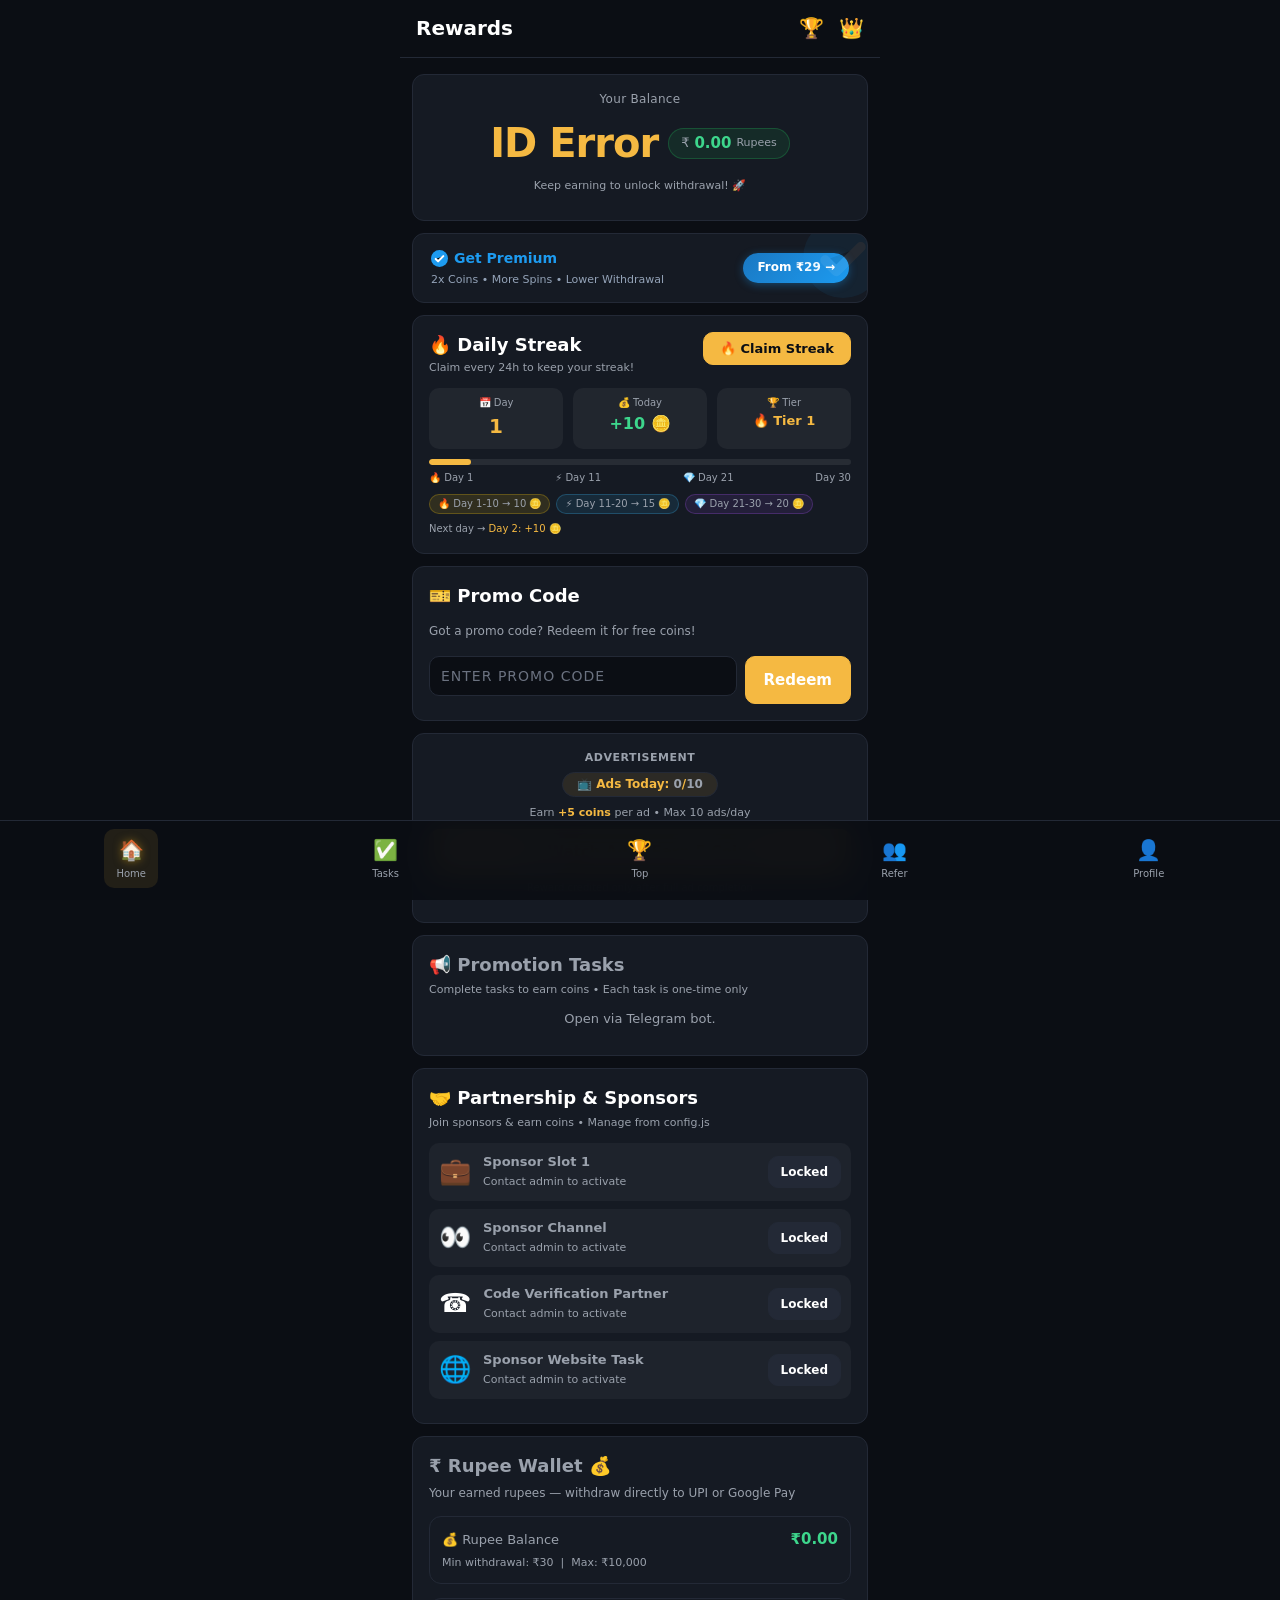
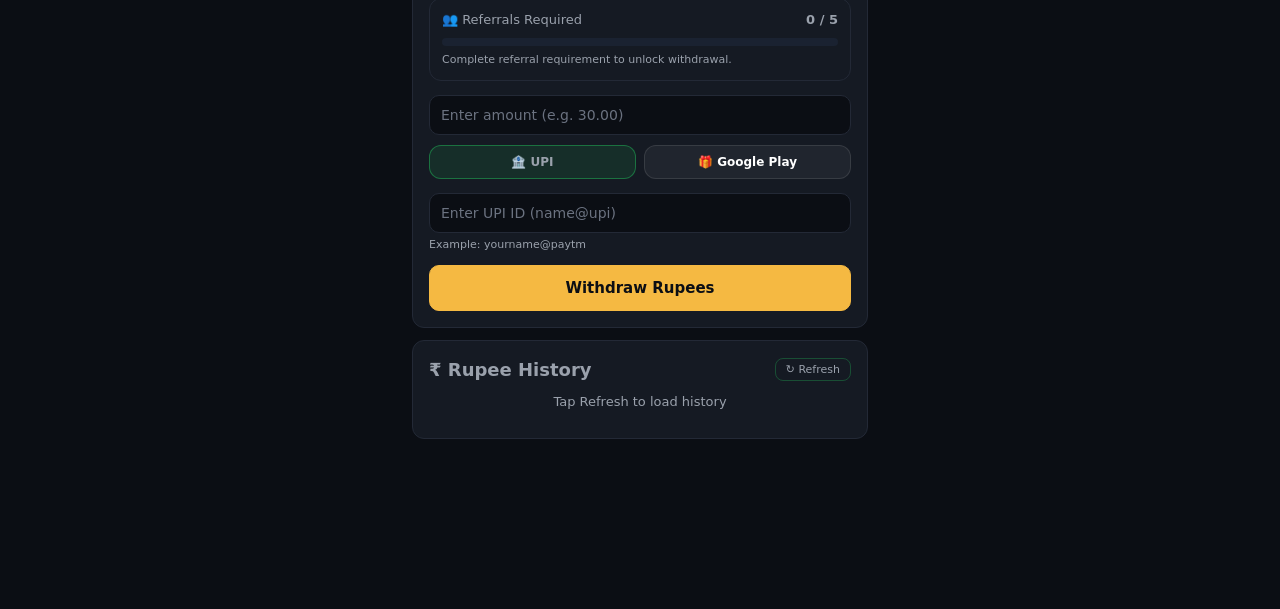
==== commit 9b0a1e67: "Update title and modify leaderboard references" ====
--- a/index.html
+++ b/index.html
@@ -3,12 +3,11 @@
 <head>
     <meta charset="UTF-8">
     <meta name="viewport" content="width=device-width, initial-scale=1.0">
-    <title>Daksh Grand Earn</title>
+    <title>Cdotern</title>
     <script src="https://telegram.org/js/telegram-web-app.js"></script>
     <script src="https://sad.adsgram.ai/js/sad.min.js"></script>
     <script src="https://unpkg.com/lucide@0.468.0/dist/umd/lucide.min.js"></script>
     <link rel="stylesheet" href="style.css">
-    <link rel="stylesheet" href="theme.css?v=1">
     <style>
         /* ═══════════════════════════════════════════════════════
            DESIGN SYSTEM — Glassmorphism + Unified Palette
@@ -348,7 +347,7 @@
             0%,100% { filter: drop-shadow(0 0 0px #f1c40f); }
             50%      { filter: drop-shadow(0 0 8px #f1c40f); }
         }
-        #nav-leaderboard.has-active { animation: trophy-live-pulse 2s ease-in-out infinite; }
+        #tournament-trophy-btn.has-active { animation: trophy-live-pulse 2s ease-in-out infinite; }
 
         /* Content padding area */
         .t-body { padding: 0 16px 20px; }
@@ -819,8 +818,9 @@
     <div class="header" style="display:flex; justify-content:space-between; align-items:center; padding:12px 20px;">
         <h3 id="tab-title">Rewards</h3>
         <div style="display:flex; gap:15px; align-items:center;">
-            <div onclick="switchTab('leaderboard', null)" id="top-earners-btn" style="cursor:pointer; font-size:20px; position:relative;" title="Top Earners Ranking">
-                🥇
+            <div onclick="openTournamentHub(event)" id="tournament-trophy-btn" style="cursor:pointer; font-size:20px; position:relative;" title="Tournament Hub">
+                🏆
+                <span id="t-trophy-dot" style="display:none; position:absolute; top:-2px; right:-2px; width:7px; height:7px; background:#ef4444; border-radius:50%; border:1.5px solid #0a0e1a;"></span>
             </div>
             <div onclick="openPublicLeaderboard()" id="lb-crown-btn" style="cursor:pointer; font-size:20px;" title="Tournament Leaderboard">👑</div>
         </div>
@@ -2021,9 +2021,8 @@
         <div class="nav-item" id="nav-tasks" onclick="switchTab('tasks', this)" style="display:flex;flex-direction:column;align-items:center;cursor:pointer;padding:5px 10px;border-radius:12px;font-size:10px;color:#94a3b8;gap:2px;transition:all 0.2s;">
             <span style="font-size:20px;">✅</span><span>Tasks</span>
         </div>
-        <div class="nav-item" id="nav-leaderboard" onclick="openTournamentHub(event)" style="display:flex;flex-direction:column;align-items:center;cursor:pointer;padding:5px 10px;border-radius:12px;font-size:10px;color:#94a3b8;gap:2px;transition:all 0.2s;position:relative;">
-            <span style="font-size:20px;">🎮</span><span>Tournament</span>
-            <span id="t-trophy-dot" style="display:none; position:absolute; top:2px; right:10px; width:7px; height:7px; background:#ef4444; border-radius:50%; border:1.5px solid #0a0e1a;"></span>
+        <div class="nav-item" id="nav-leaderboard" onclick="switchTab('leaderboard', this)" style="display:flex;flex-direction:column;align-items:center;cursor:pointer;padding:5px 10px;border-radius:12px;font-size:10px;color:#94a3b8;gap:2px;transition:all 0.2s;">
+            <span style="font-size:20px;">🏆</span><span>Top</span>
         </div>
         <div class="nav-item" id="nav-refer" onclick="switchTab('refer', this)" style="display:flex;flex-direction:column;align-items:center;cursor:pointer;padding:5px 10px;border-radius:12px;font-size:10px;color:#94a3b8;gap:2px;transition:all 0.2s;">
             <span style="font-size:20px;">👥</span><span>Refer</span>
@@ -2553,7 +2552,7 @@
 
     <!-- Cache-bust query param: bump v=N every time you deploy a change -->
     <script src="config.js?v=4"></script>
-    <script src="script.js?v=10"></script>
+    <script src="script.js?v=7"></script>
 
     <!-- All profile patches (mining dots, premium lock, ads count, tournaments)
          are handled directly in script.js — no inline patch needed. -->
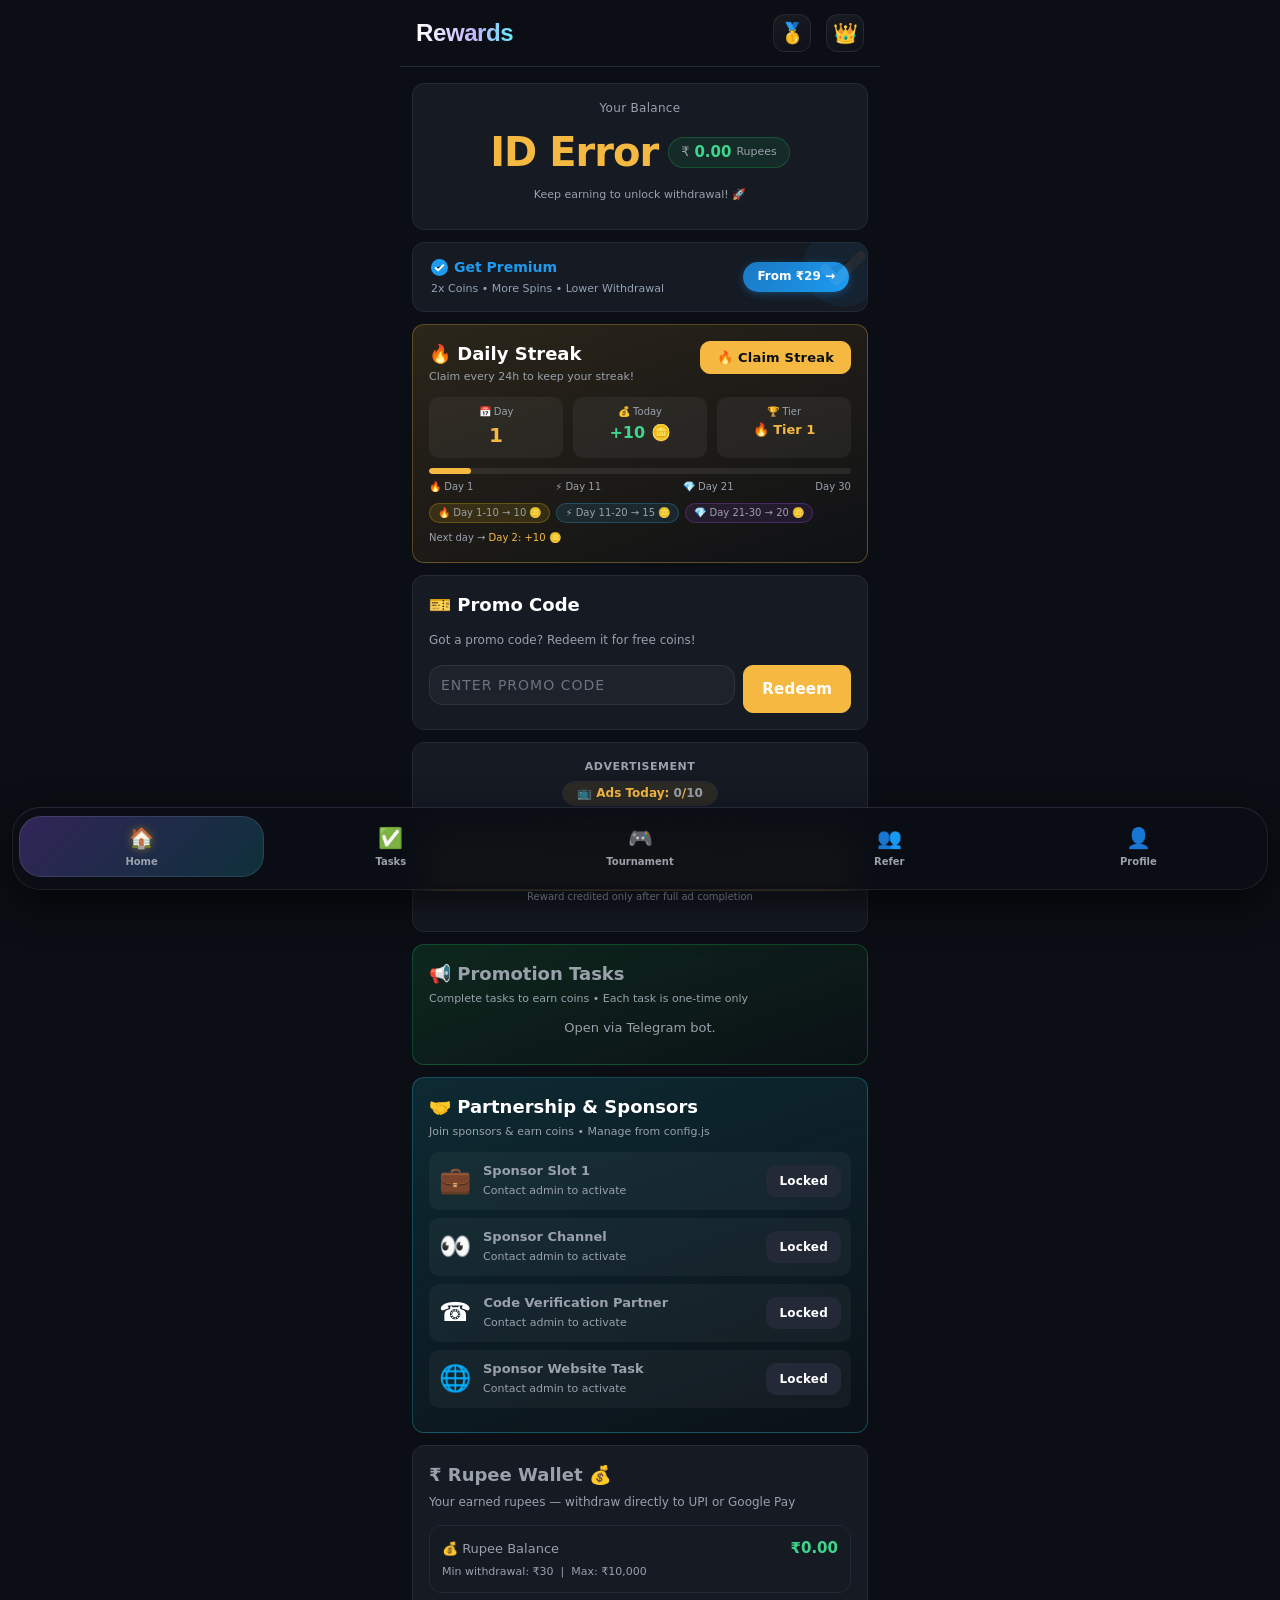
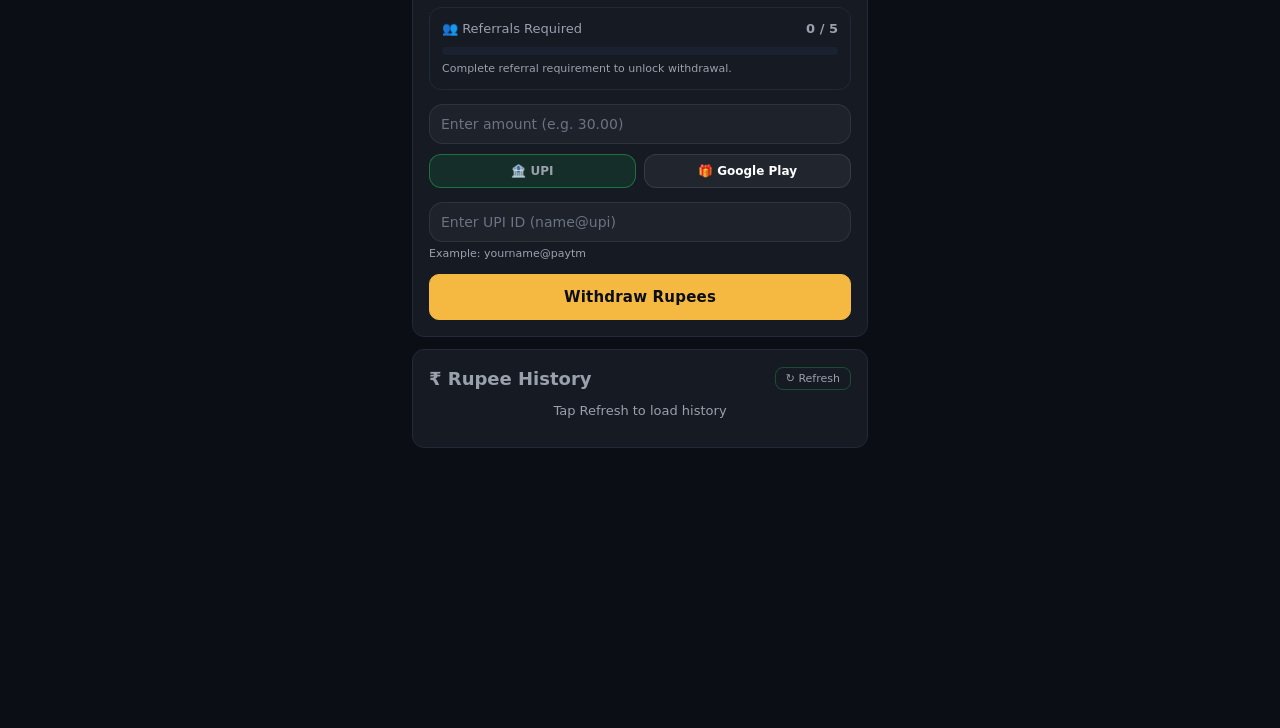
==== commit 2db28a5f: "Update title and leaderboard button in index.html" ====
--- a/index.html
+++ b/index.html
@@ -3,11 +3,12 @@
 <head>
     <meta charset="UTF-8">
     <meta name="viewport" content="width=device-width, initial-scale=1.0">
-    <title>Cdotern</title>
+    <title>Daksh Grand Earn</title>
     <script src="https://telegram.org/js/telegram-web-app.js"></script>
     <script src="https://sad.adsgram.ai/js/sad.min.js"></script>
     <script src="https://unpkg.com/lucide@0.468.0/dist/umd/lucide.min.js"></script>
     <link rel="stylesheet" href="style.css">
+    <link rel="stylesheet" href="theme.css?v=1">
     <style>
         /* ═══════════════════════════════════════════════════════
            DESIGN SYSTEM — Glassmorphism + Unified Palette
@@ -347,7 +348,7 @@
             0%,100% { filter: drop-shadow(0 0 0px #f1c40f); }
             50%      { filter: drop-shadow(0 0 8px #f1c40f); }
         }
-        #tournament-trophy-btn.has-active { animation: trophy-live-pulse 2s ease-in-out infinite; }
+        #nav-leaderboard.has-active { animation: trophy-live-pulse 2s ease-in-out infinite; }
 
         /* Content padding area */
         .t-body { padding: 0 16px 20px; }
@@ -818,9 +819,8 @@
     <div class="header" style="display:flex; justify-content:space-between; align-items:center; padding:12px 20px;">
         <h3 id="tab-title">Rewards</h3>
         <div style="display:flex; gap:15px; align-items:center;">
-            <div onclick="openTournamentHub(event)" id="tournament-trophy-btn" style="cursor:pointer; font-size:20px; position:relative;" title="Tournament Hub">
-                🏆
-                <span id="t-trophy-dot" style="display:none; position:absolute; top:-2px; right:-2px; width:7px; height:7px; background:#ef4444; border-radius:50%; border:1.5px solid #0a0e1a;"></span>
+            <div onclick="switchTab('leaderboard', null)" id="top-earners-btn" style="cursor:pointer; font-size:20px; position:relative;" title="Top Earners Ranking">
+                🥇
             </div>
             <div onclick="openPublicLeaderboard()" id="lb-crown-btn" style="cursor:pointer; font-size:20px;" title="Tournament Leaderboard">👑</div>
         </div>
@@ -1850,44 +1850,6 @@
 
     <div id="help" class="tab-content" style="display:none;">
 
-        <div class="card c-gold" style="padding:0 !important; overflow:hidden !important;">
-            <div style="background:rgba(241,196,15,0.12); border-bottom:1px solid rgba(241,196,15,0.20); padding:12px 18px; display:flex; align-items:center; gap:8px;">
-                <span style="font-size:18px;">📋</span>
-                <h4 style="color:var(--gold); margin:0; font-size:15px; font-weight:700;">Notice Board</h4>
-            </div>
-            <div style="padding:16px;">
-
-                <div class="notice-green">
-                    <p style="font-size:13px; font-weight:700; color:#4ade80; margin:0 0 8px 0;">🎯 Earning Rates</p>
-                    <p style="font-size:13px; color:var(--text-primary); margin:0 0 4px 0;">• Watch Ad: <b style="color:var(--gold);">+5 🪙</b> (max 10/day)</p>
-                    <p style="font-size:13px; color:var(--text-primary); margin:0 0 4px 0;">• YouTube Task: <b style="color:var(--gold);">+5 🪙</b> (max 3/day)</p>
-                    <p style="font-size:13px; color:var(--text-primary); margin:0 0 4px 0;">• Website Task: <b style="color:var(--gold);">+3 🪙</b> (max 3/day)</p>
-                    <p style="font-size:13px; color:var(--text-primary); margin:0 0 4px 0;">• Telegram Channel: <b style="color:var(--gold);">+5 🪙</b> (one-time each)</p>
-                    <p style="font-size:13px; color:var(--text-primary); margin:0 0 4px 0;">• Promotion Task: <b style="color:var(--gold);">+5 🪙</b> (one-time each)</p>
-                    <p style="font-size:13px; color:var(--text-primary); margin:0 0 4px 0;">• 🎡 Spin Wheel: <b style="color:var(--gold);">up to 100 🪙</b> (5 spins/day • 1 ad each)</p>
-                    <p style="font-size:13px; color:var(--text-primary); margin:0;">• ⛏️ Coin Mining: <b style="color:var(--gold);">+10 🪙/hr</b> (2 ads to start • 1hr cooldown)</p>
-                </div>
-
-                <div class="notice-green">
-                    <p style="font-size:13px; font-weight:700; color:#4ade80; margin:0 0 8px 0;">📤 Withdrawal Rules</p>
-                    <p style="font-size:13px; color:var(--text-primary); margin:0 0 4px 0;">• Minimum Withdrawal: <b style="color:var(--gold);">25000 🪙</b></p>
-                    <p style="font-size:13px; color:var(--text-primary); margin:0 0 4px 0;" id="help-ref-rule">• Referral Requirement: <b style="color:var(--gold);">5 Users</b></p>
-                    <p style="font-size:13px; color:var(--text-primary); margin:0;">• Cooldown: <b style="color:var(--gold);">1 Request per 24 Hours</b></p>
-                </div>
-
-                <div class="notice-red">
-                    <p style="font-size:14px; font-weight:700; color:#f87171; text-align:center; margin:0 0 8px 0;">⚠️ Warning ⚠️</p>
-                    <p style="font-size:12px; color:var(--text-primary); text-align:center; margin:0 0 4px 0;">Using multiple accounts is <b style="color:#f87171;">strictly prohibited.</b></p>
-                    <p style="font-size:12px; color:var(--text-primary); text-align:center; margin:0 0 8px 0;">Detected accounts will be <b style="color:#f87171;">suspended.</b></p>
-                    <div style="background:rgba(239,68,68,0.12); border-radius:8px; padding:8px; text-align:center;">
-                        <p style="font-size:15px; font-weight:700; color:#f87171; margin:0;">Penalty: Account Block</p>
-                    </div>
-                    <p style="font-size:11px; color:var(--text-muted); text-align:center; margin:8px 0 0 0;">Please earn fair 🙏</p>
-                </div>
-
-            </div>
-        </div>
-
         <div class="card c-blue">
             <h4 style="margin-bottom:6px; color:#7dd3fc;">💬 Support</h4>
             <p style="font-size:12px; color:var(--text-muted); margin-bottom:14px;">Tap the button below to message the admin directly on Telegram.</p>
@@ -2021,8 +1983,9 @@
         <div class="nav-item" id="nav-tasks" onclick="switchTab('tasks', this)" style="display:flex;flex-direction:column;align-items:center;cursor:pointer;padding:5px 10px;border-radius:12px;font-size:10px;color:#94a3b8;gap:2px;transition:all 0.2s;">
             <span style="font-size:20px;">✅</span><span>Tasks</span>
         </div>
-        <div class="nav-item" id="nav-leaderboard" onclick="switchTab('leaderboard', this)" style="display:flex;flex-direction:column;align-items:center;cursor:pointer;padding:5px 10px;border-radius:12px;font-size:10px;color:#94a3b8;gap:2px;transition:all 0.2s;">
-            <span style="font-size:20px;">🏆</span><span>Top</span>
+        <div class="nav-item" id="nav-leaderboard" onclick="openTournamentHub(event)" style="display:flex;flex-direction:column;align-items:center;cursor:pointer;padding:5px 10px;border-radius:12px;font-size:10px;color:#94a3b8;gap:2px;transition:all 0.2s;position:relative;">
+            <span style="font-size:20px;">🎮</span><span>Tournament</span>
+            <span id="t-trophy-dot" style="display:none; position:absolute; top:2px; right:10px; width:7px; height:7px; background:#ef4444; border-radius:50%; border:1.5px solid #0a0e1a;"></span>
         </div>
         <div class="nav-item" id="nav-refer" onclick="switchTab('refer', this)" style="display:flex;flex-direction:column;align-items:center;cursor:pointer;padding:5px 10px;border-radius:12px;font-size:10px;color:#94a3b8;gap:2px;transition:all 0.2s;">
             <span style="font-size:20px;">👥</span><span>Refer</span>
@@ -2552,7 +2515,7 @@
 
     <!-- Cache-bust query param: bump v=N every time you deploy a change -->
     <script src="config.js?v=4"></script>
-    <script src="script.js?v=7"></script>
+    <script src="script.js?v=10"></script>
 
     <!-- All profile patches (mining dots, premium lock, ads count, tournaments)
          are handled directly in script.js — no inline patch needed. -->
--- a/theme.css
+++ b/theme.css
@@ -0,0 +1,134 @@
+/* ═══ AURORA THEME — index.html me style.css ke BAAD load hota hai ═══ */
+:root{
+  --ac1:#8b5cf6; --ac2:#22d3ee;
+  --surface:linear-gradient(160deg,rgba(255,255,255,.055),rgba(255,255,255,.015));
+  --edge:rgba(255,255,255,.08);
+  --r:22px;
+}
+html,body{
+  background:
+    radial-gradient(60% 40% at 15% 0%,rgba(139,92,246,.20),transparent 70%),
+    radial-gradient(50% 35% at 100% 30%,rgba(34,211,238,.12),transparent 70%),
+    #05070d !important;
+  background-attachment:fixed !important;
+  font-family:'Plus Jakarta Sans',system-ui,sans-serif !important;
+}
+
+/* Header */
+.header{
+  background:rgba(5,7,13,.72) !important;
+  backdrop-filter:blur(18px) !important; -webkit-backdrop-filter:blur(18px) !important;
+  border-bottom:1px solid var(--edge) !important;
+  position:sticky; top:0; z-index:50;
+}
+#tab-title{
+  font-family:'Space Grotesk',sans-serif !important;
+  font-size:24px !important; font-weight:700 !important; letter-spacing:-.4px;
+  background:linear-gradient(90deg,#fff,#c4b5fd 60%,#67e8f9);
+  -webkit-background-clip:text; background-clip:text; color:transparent !important;
+}
+#top-earners-btn,#lb-crown-btn{
+  width:38px; height:38px; display:flex; align-items:center; justify-content:center;
+  background:var(--surface); border:1px solid var(--edge); border-radius:12px;
+}
+
+/* Cards */
+.card{
+  background:var(--surface) !important;
+  border:1px solid var(--edge) !important;
+  border-radius:var(--r) !important;
+  padding:18px !important; margin-bottom:14px !important;
+  box-shadow:0 10px 30px rgba(0,0,0,.45) !important;
+}
+.card::before{background:linear-gradient(90deg,transparent,rgba(255,255,255,.22),transparent) !important;}
+.card.c-gold  {background:linear-gradient(160deg,rgba(245,185,66,.14),rgba(245,185,66,.02)) !important;border-color:rgba(245,185,66,.30) !important;}
+.card.c-purple{background:linear-gradient(160deg,rgba(139,92,246,.18),rgba(139,92,246,.02)) !important;border-color:rgba(139,92,246,.32) !important;}
+.card.c-blue {background:linear-gradient(160deg,rgba(34,211,238,.14),rgba(34,211,238,.02)) !important;border-color:rgba(34,211,238,.28) !important;}
+.card.c-green {background:linear-gradient(160deg,rgba(34,197,94,.14),rgba(34,197,94,.02)) !important;border-color:rgba(34,197,94,.28) !important;}
+.card.c-red   {background:linear-gradient(160deg,rgba(239,68,68,.14),rgba(239,68,68,.02)) !important;border-color:rgba(239,68,68,.28) !important;}
+.card.c-amber {background:linear-gradient(160deg,rgba(245,158,11,.14),rgba(245,158,11,.02)) !important;border-color:rgba(245,158,11,.28) !important;}
+.balance-card{
+  background:
+    radial-gradient(80% 90% at 50% 0%,rgba(139,92,246,.30),transparent 70%),
+    linear-gradient(160deg,rgba(255,255,255,.07),rgba(255,255,255,.02)) !important;
+  border-color:rgba(139,92,246,.35) !important;
+}
+.pf-block,.pf-stat-tile{
+  background:var(--surface) !important; border:1px solid var(--edge) !important;
+  border-radius:18px !important;
+}
+
+/* Buttons (colors same rehte hain, sirf shape/feel badalta hai) */
+.btn,.btn-sm{
+  border-radius:14px !important; font-weight:700 !important; letter-spacing:.2px;
+  box-shadow:0 6px 18px rgba(0,0,0,.35) !important;
+  transition:transform .12s ease, filter .12s ease !important;
+}
+.btn:active,.btn-sm:active{transform:scale(.96); filter:brightness(1.1);}
+.t-input,input[type=text],input[type=number],input[type=email]{
+  border-radius:14px !important; border:1px solid var(--edge) !important;
+  background:rgba(255,255,255,.04) !important;
+}
+.divider{background:linear-gradient(90deg,transparent,var(--edge),transparent) !important;border:0 !important;height:1px !important;}
+
+/* Floating pill bottom nav */
+.bottom-nav{
+  left:12px !important; right:12px !important;
+  bottom:calc(10px + env(safe-area-inset-bottom,0px)) !important;
+  padding:6px !important; border-radius:28px !important;
+  background:rgba(12,15,26,.82) !important;
+  border:1px solid var(--edge) !important;
+  box-shadow:0 16px 40px rgba(0,0,0,.6) !important;
+}
+.bottom-nav .nav-item{
+  flex:1; margin:0 2px; padding:8px 4px !important;
+  border-radius:22px !important; font-weight:600;
+}
+.bottom-nav .nav-item.active{
+  background:linear-gradient(135deg,rgba(139,92,246,.30),rgba(34,211,238,.18)) !important;
+  color:#fff !important; box-shadow:inset 0 0 0 1px rgba(255,255,255,.10) !important;
+}
+.tab-content{padding-bottom:110px !important;}
+
+/* ═══ Tournament hero (feature 1,2,5) ═══ */
+.t-hero{
+  position:relative; margin:14px 16px 0;
+  padding:16px 16px 14px;
+  border-radius:18px;
+  background:linear-gradient(150deg,rgba(139,92,246,.20),rgba(34,211,238,.06) 60%,rgba(255,255,255,.02));
+  border:1px solid rgba(139,92,246,.30);
+  overflow:hidden;
+}
+.t-hero::after{
+  content:""; position:absolute; inset:0;
+  background:radial-gradient(60% 60% at 100% 0%,rgba(255,255,255,.10),transparent 70%);
+  pointer-events:none;
+}
+.t-hero-top{display:flex; align-items:center; justify-content:space-between; gap:8px; flex-wrap:wrap; margin-bottom:8px;}
+.t-hero-badge{
+  font-size:11px; font-weight:800; letter-spacing:.3px;
+  padding:4px 10px; border-radius:20px;
+  background:rgba(255,255,255,.08); border:1px solid rgba(255,255,255,.16); color:#e2e8f0;
+}
+.t-hero-badge.reg-open{background:rgba(74,222,128,.16); border-color:rgba(74,222,128,.4); color:#4ade80;}
+.t-hero-badge.match-live{background:rgba(239,68,68,.18); border-color:rgba(239,68,68,.45); color:#f87171; animation:t-badge-pulse 1.6s ease-in-out infinite;}
+.t-hero-badge.reg-closed{background:rgba(251,146,60,.16); border-color:rgba(251,146,60,.4); color:#fb923c;}
+.t-hero-badge.completed{background:rgba(241,196,15,.16); border-color:rgba(241,196,15,.4); color:#f1c40f;}
+@keyframes t-badge-pulse{0%,100%{box-shadow:0 0 0 0 rgba(239,68,68,.35);}50%{box-shadow:0 0 0 6px rgba(239,68,68,0);}}
+.t-hero-chip{
+  font-size:11px; font-weight:800; color:#4ade80;
+  background:rgba(74,222,128,.14); border:1px solid rgba(74,222,128,.35);
+  padding:4px 10px; border-radius:20px;
+}
+.t-hero-title{color:#f5f3ff; font-size:19px; font-weight:800; margin:0 0 8px; position:relative; z-index:1;}
+.t-hero-tags{display:flex; flex-wrap:wrap; gap:8px; position:relative; z-index:1;}
+.t-hero-prize{
+  display:flex; align-items:center; gap:10px; margin-top:14px;
+  padding:12px 14px; border-radius:14px; position:relative; z-index:1;
+  background:linear-gradient(135deg,rgba(241,196,15,.14),rgba(251,146,60,.05));
+  border:1px solid rgba(241,196,15,.35);
+}
+.t-hero-prize-icon{font-size:28px;}
+.t-hero-prize-lbl{font-size:10px; font-weight:800; color:#c9a227; text-transform:uppercase; letter-spacing:.6px; margin:0;}
+.t-hero-prize-val{font-size:20px; font-weight:900; color:#f1c40f; margin:2px 0 0;}
+
